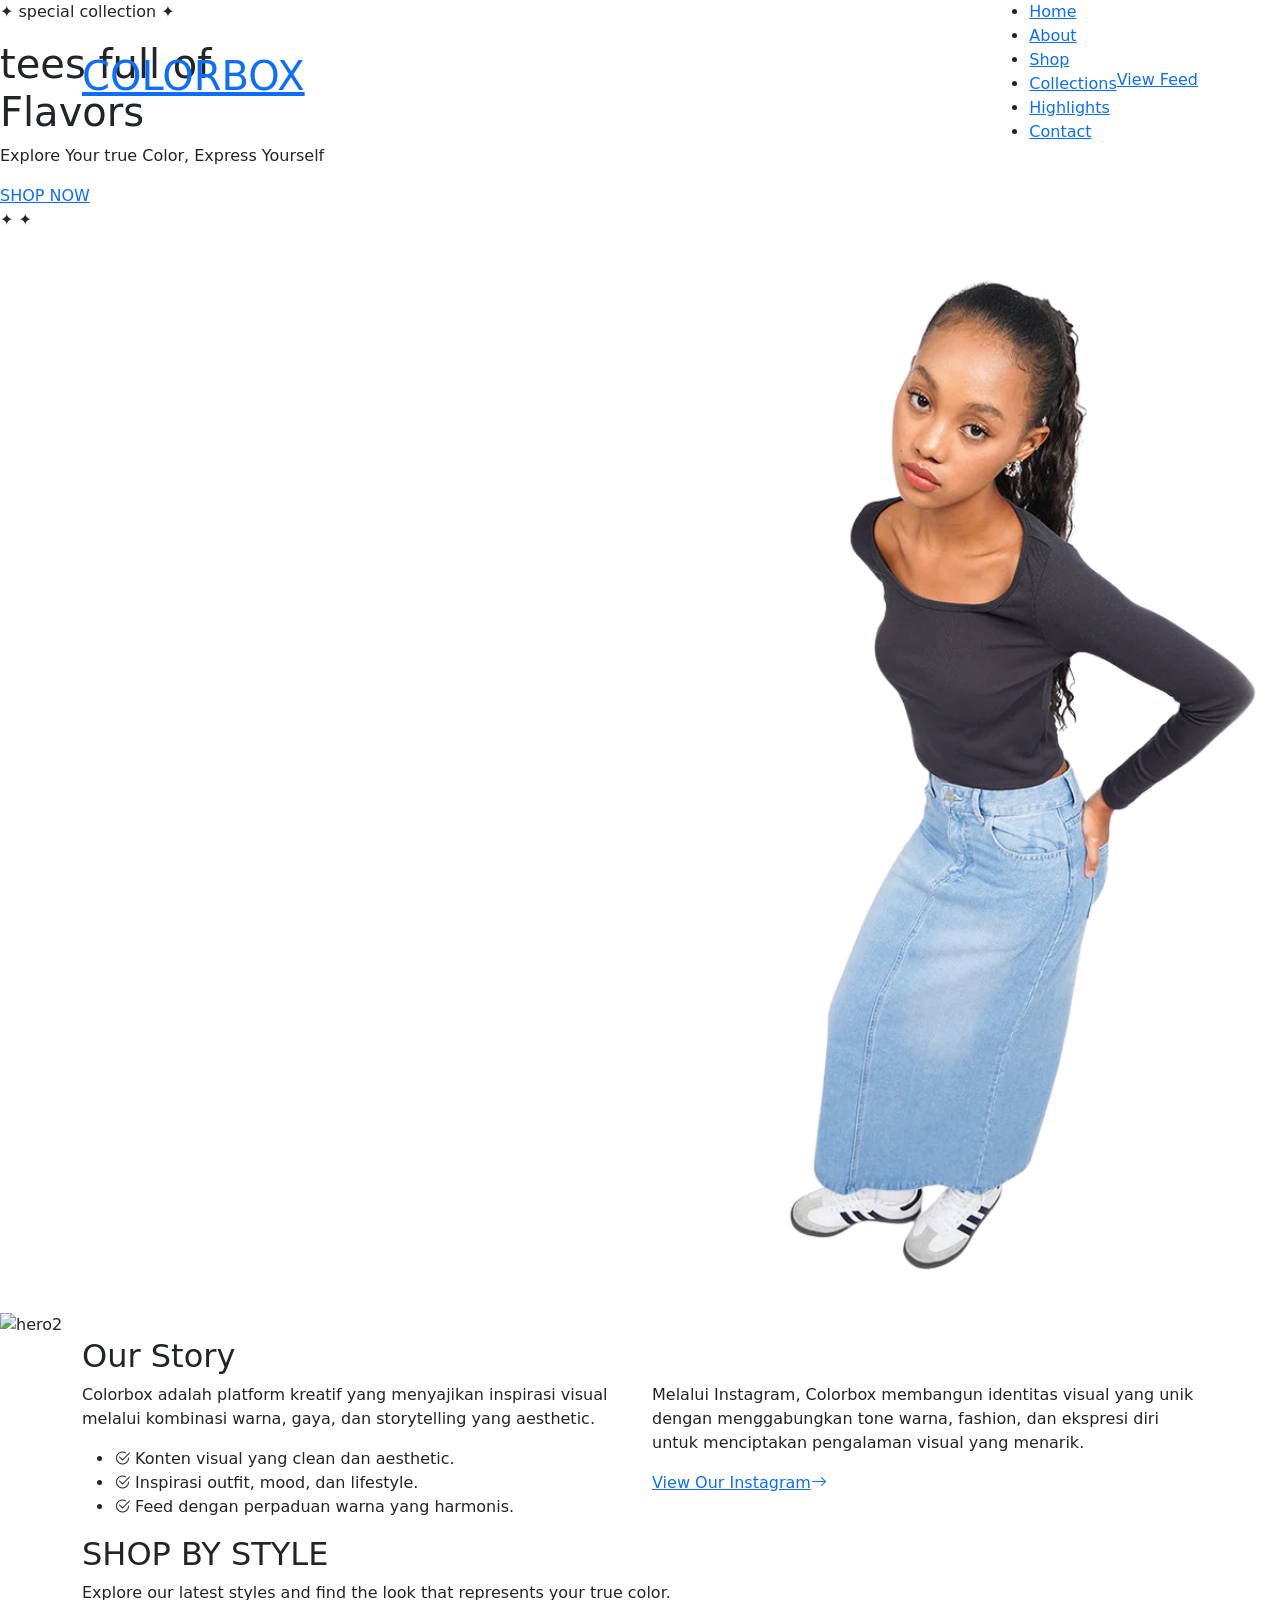
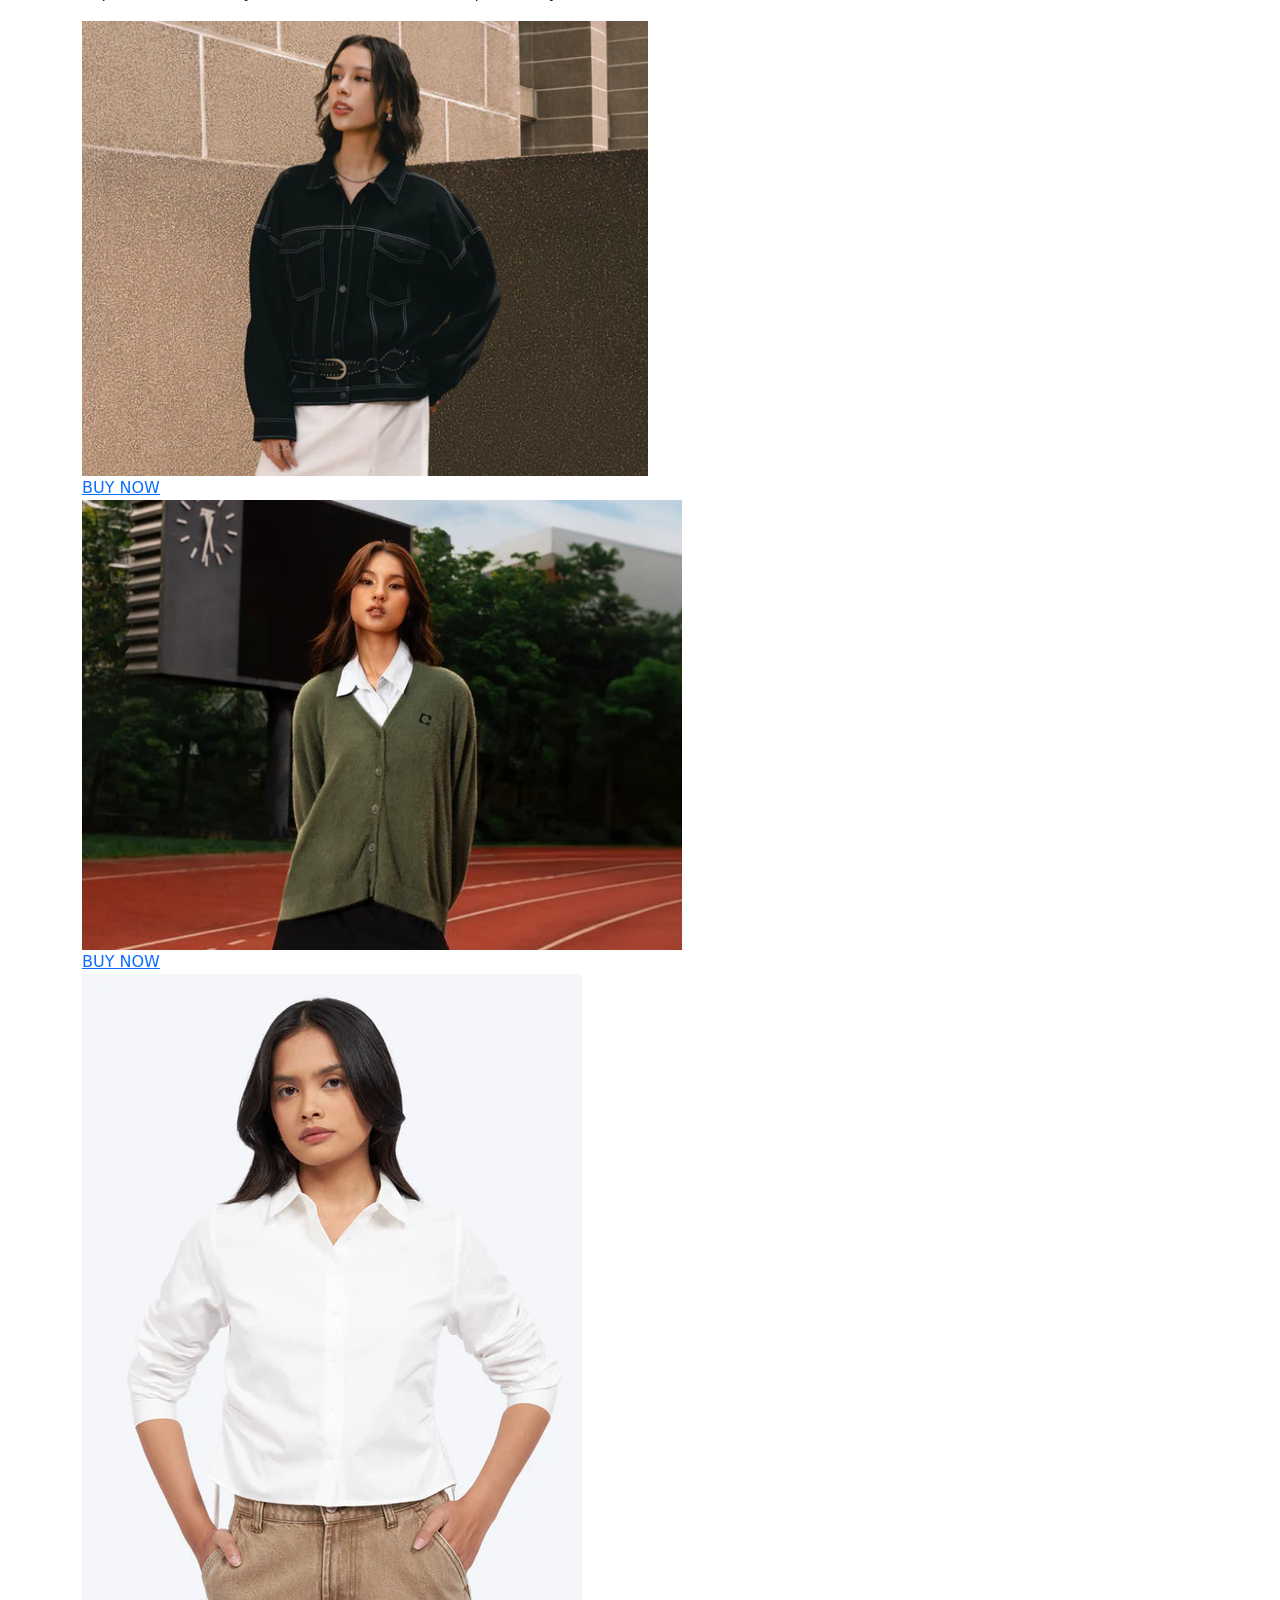
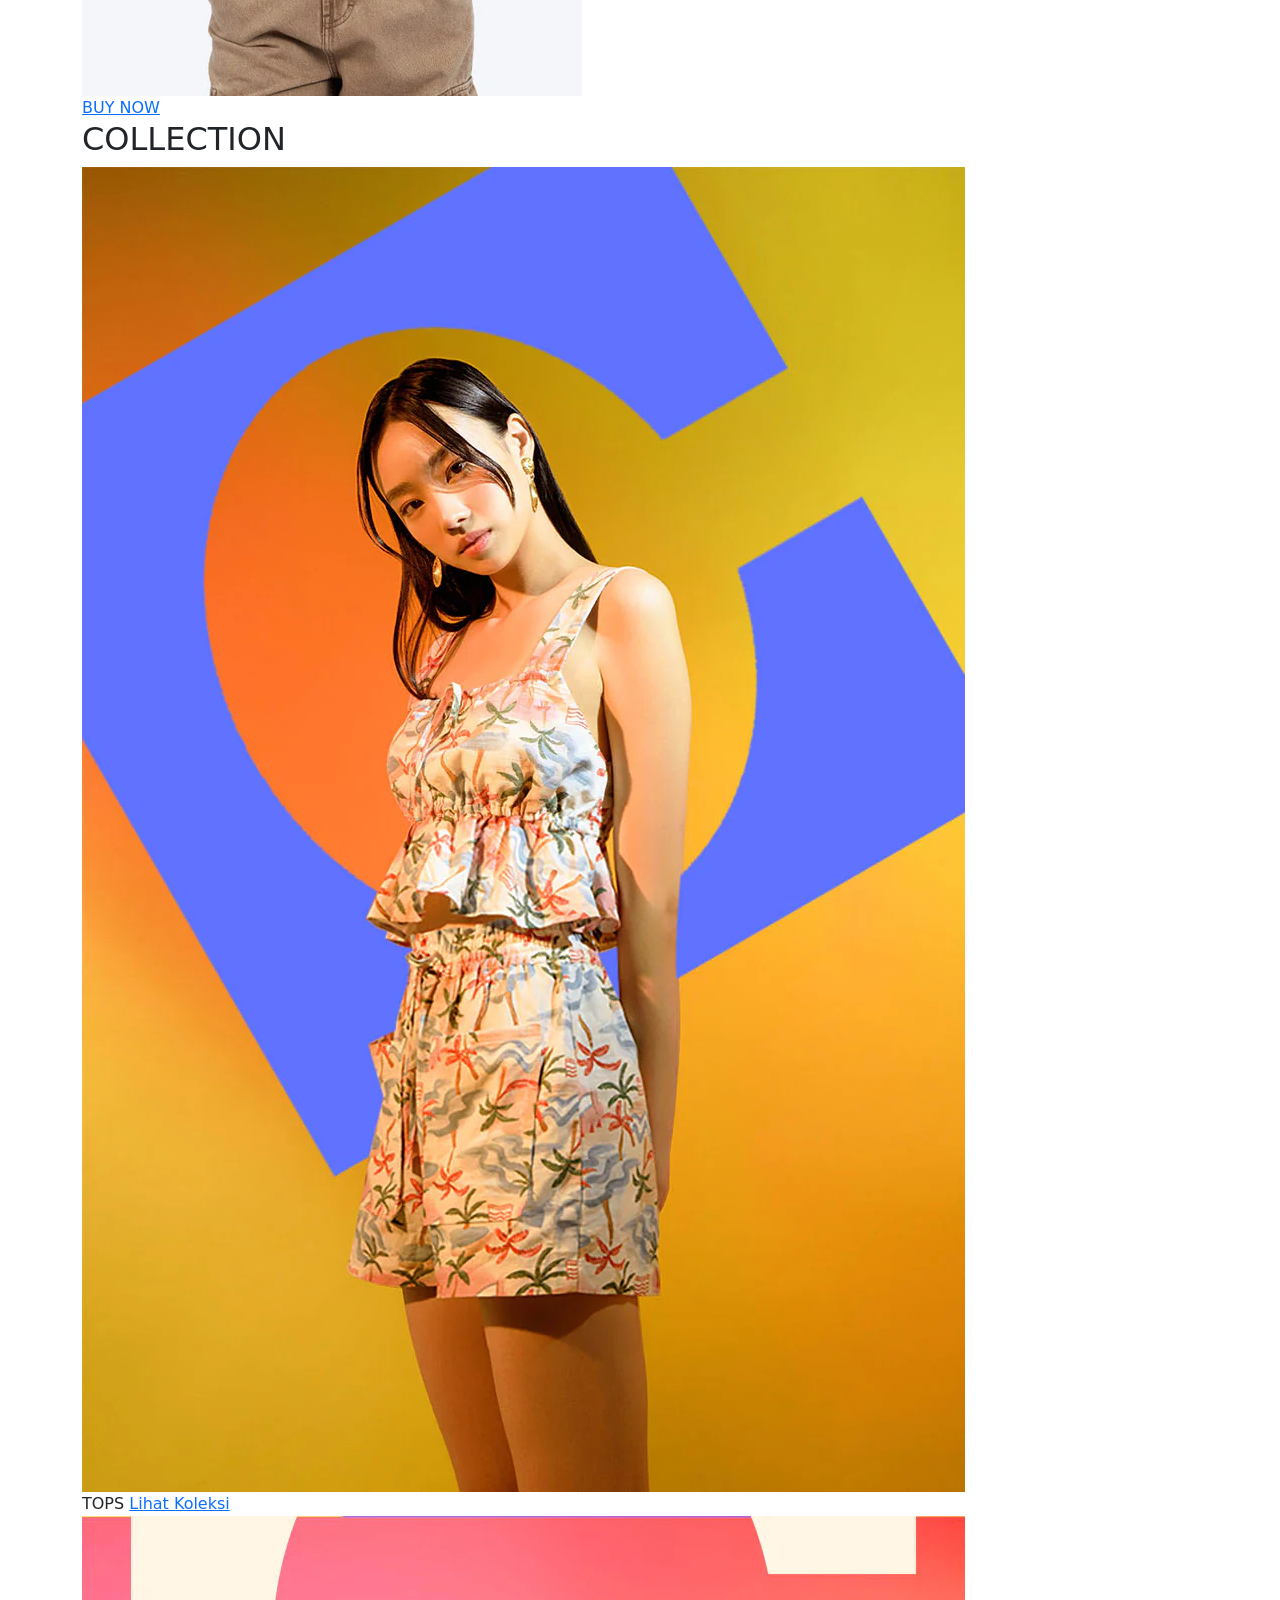
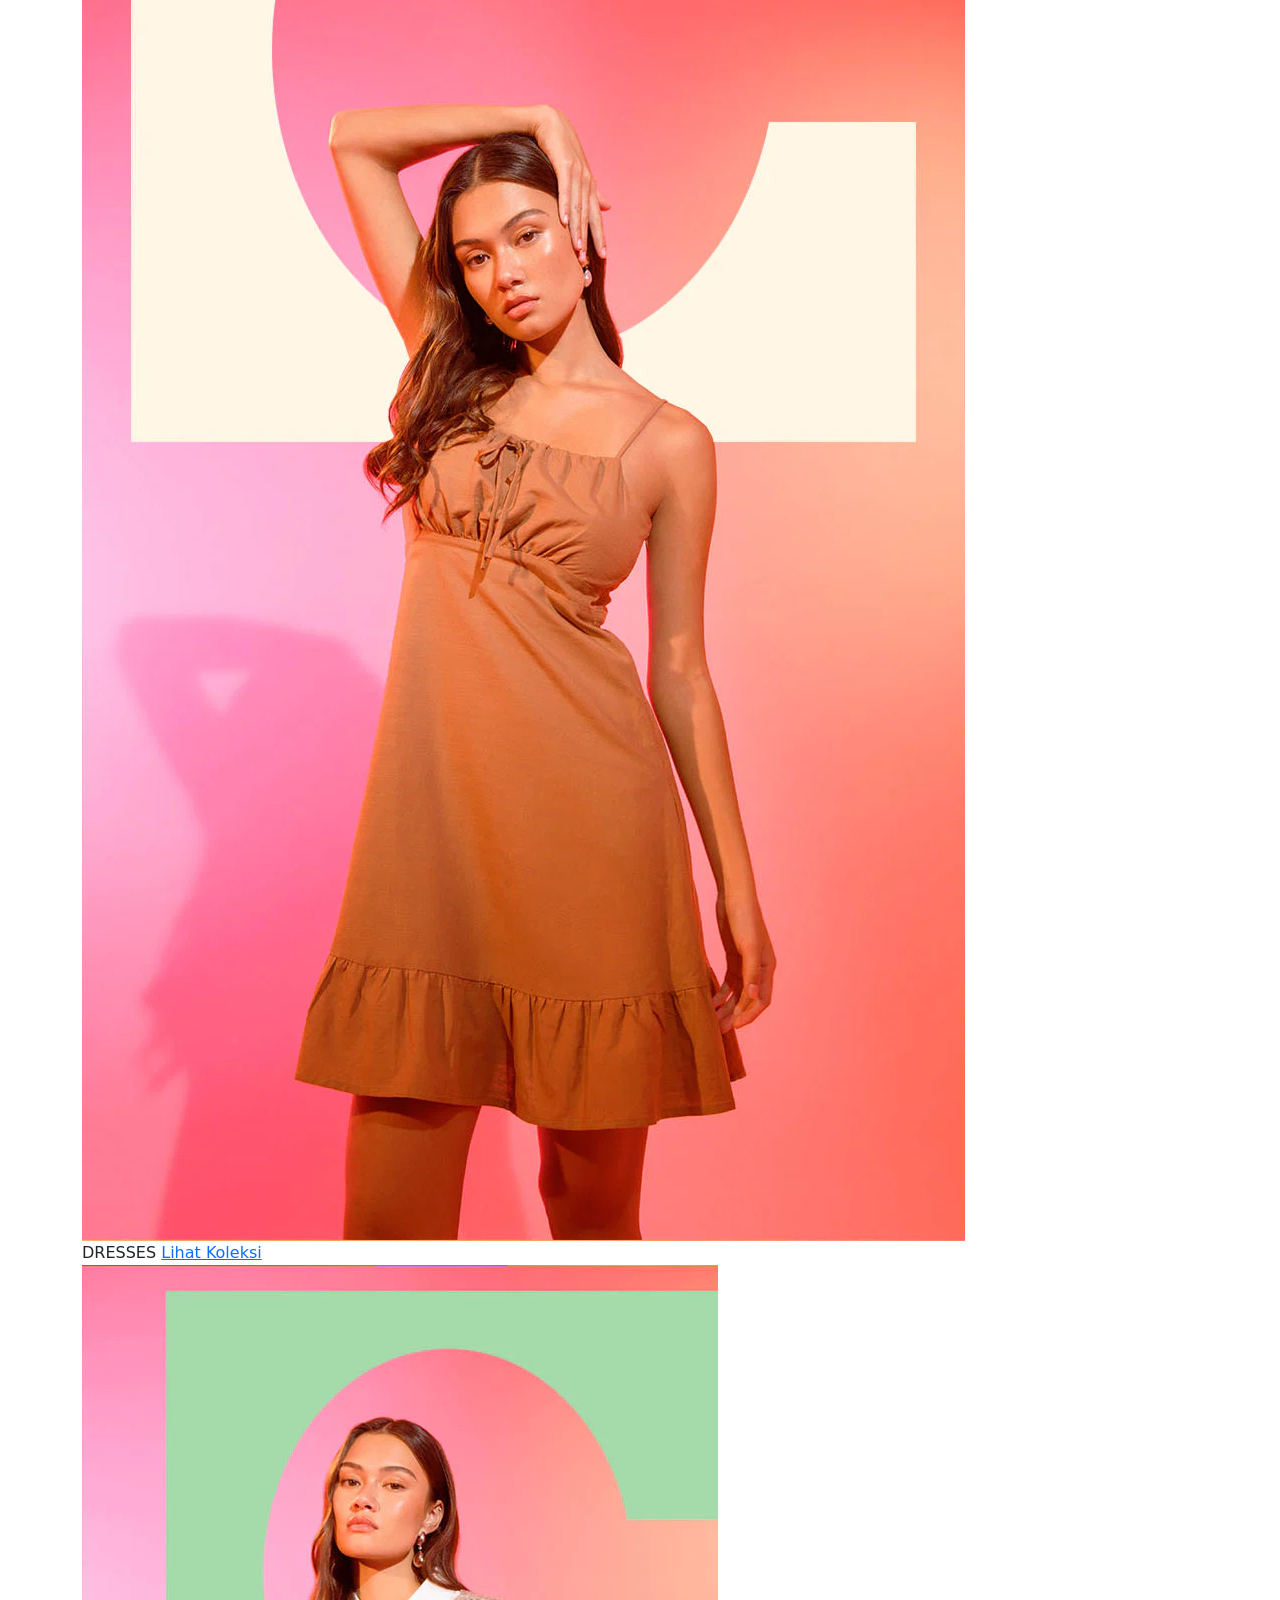
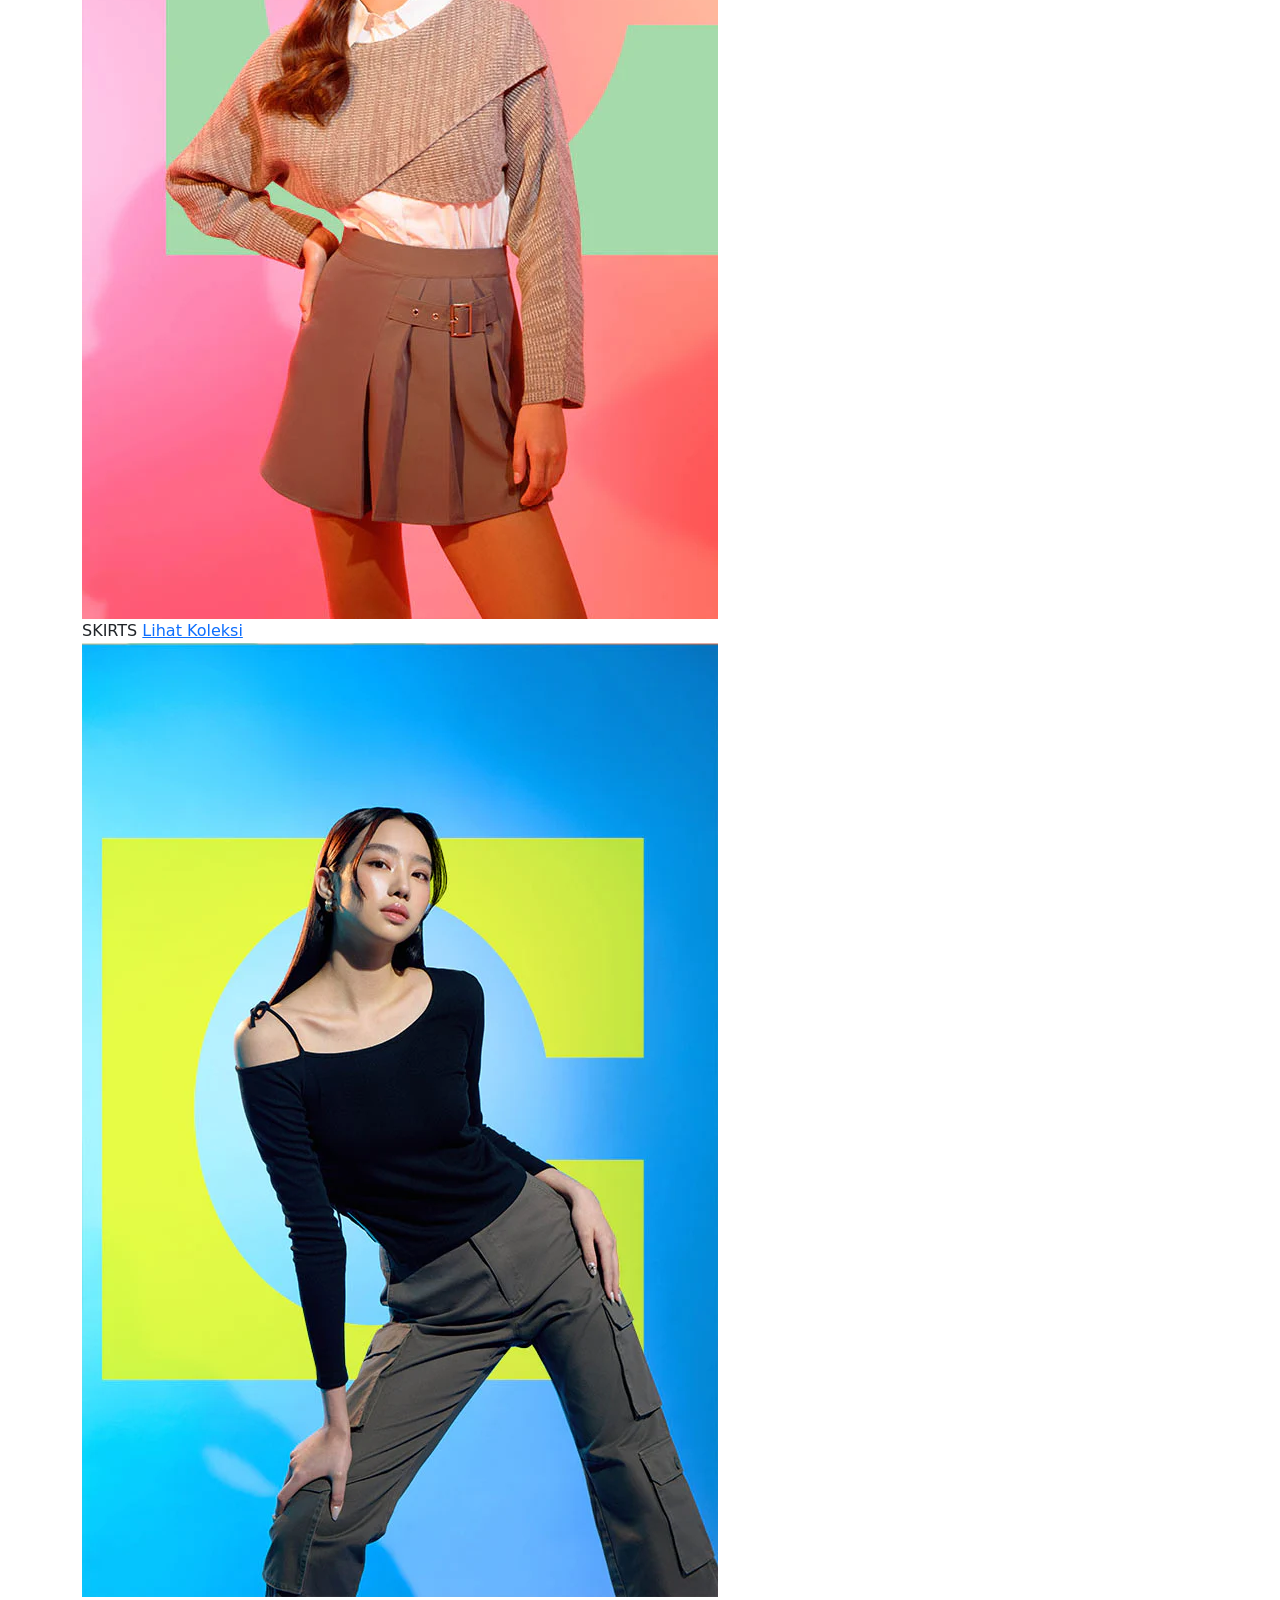
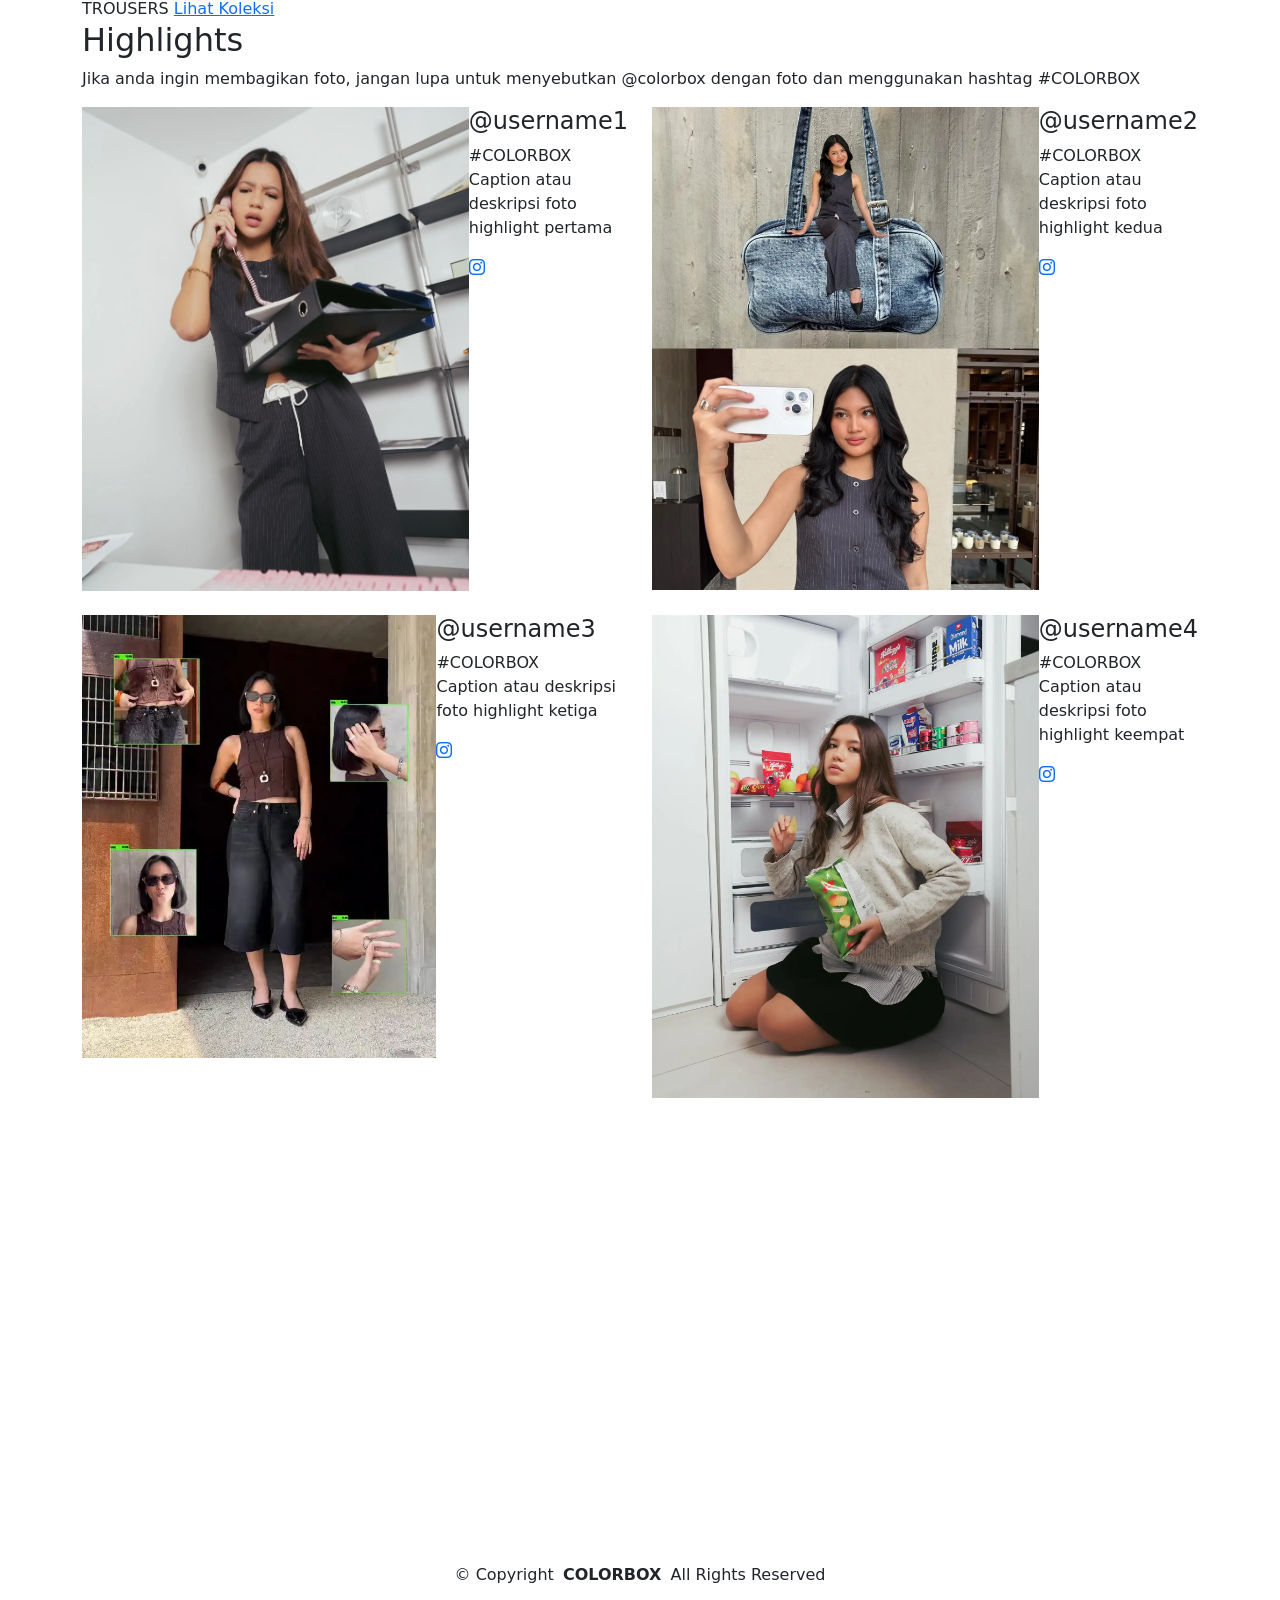
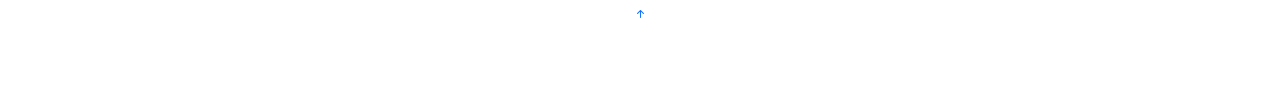
==== makeOverIG.html @ df5bf940 "Tugas pertemuan 5 (Make Over IG)" ====
<!DOCTYPE html>
<html lang="en">

<head>
    <meta charset="utf-8">
    <meta content="width=device-width, initial-scale=1.0" name="viewport">
    <title>COLORBOX</title>
    <meta name="description" content="">
    <meta name="keywords" content="">

    <!-- Favicons -->
    <link href="assets/img/favicon.png" rel="icon">
    <link href="assets/img/apple-touch-icon.png" rel="apple-touch-icon">

    <!-- Fonts -->
    <link href="https://fonts.googleapis.com" rel="preconnect">
    <link href="https://fonts.gstatic.com" rel="preconnect" crossorigin>
    <link
        href="https://fonts.googleapis.com/css2?family=Open+Sans:ital,wght@0,300;0,400;0,500;0,600;0,700;0,800;1,300;1,400;1,500;1,600;1,700;1,800&family=Poppins:ital,wght@0,100;0,200;0,300;0,400;0,500;0,600;0,700;0,800;0,900;1,100;1,200;1,300;1,400;1,500;1,600;1,700;1,800;1,900&family=Jost:ital,wght@0,100;0,200;0,300;0,400;0,500;0,600;0,700;0,800;0,900;1,100;1,200;1,300;1,400;1,500;1,600;1,700;1,800;1,900&display=swap"
        rel="stylesheet">

    <!-- Vendor CSS Files -->
    <link href="assets/vendor/bootstrap/css/bootstrap.min.css" rel="stylesheet">
    <link href="assets/vendor/bootstrap-icons/bootstrap-icons.css" rel="stylesheet">
    <link href="assets/vendor/aos/aos.css" rel="stylesheet">
    <link href="assets/vendor/glightbox/css/glightbox.min.css" rel="stylesheet">
    <link href="assets/vendor/swiper/swiper-bundle.min.css" rel="stylesheet">

    <!-- Main CSS File -->
    <link href="assets/css/Makeover.css" rel="stylesheet">

    <!-- =======================================================
  * Template Name: Arsha
  * Template URL: https://bootstrapmade.com/arsha-free-bootstrap-html-template-corporate/
  * Updated: Feb 22 2025 with Bootstrap v5.3.3
  * Author: BootstrapMade.com
  * License: https://bootstrapmade.com/license/
  ======================================================== -->
</head>

<body class="index-page">

    <header id="header" class="header d-flex align-items-center fixed-top">
        <div class="container-fluid container-xl position-relative d-flex align-items-center">

            <a href="index.html" class="logo d-flex align-items-center me-auto">
                <!-- Uncomment the line below if you also wish to use an image logo -->
                <!-- <img src="assets/img/logo.webp" alt=""> -->
                <h1 class="sitename">COLORBOX</h1>
            </a>

            <nav id="navmenu" class="navmenu">
                <ul>
                    <li><a href="#hero" class="active">Home</a></li>
                    <li><a href="#about">About</a></li>
                    <li><a href="#services">Shop</a></li>
                    <li><a href="#collections">Collections</a></li>
                    <li><a href="#team">Highlights</a></li>
                    <li><a href="#contact">Contact</a></li>
                </ul>
                <i class="mobile-nav-toggle d-xl-none bi bi-list"></i>
            </nav>

            <a class="btn-getstarted" href="#collections">View Feed</a>

        </div>
    </header>

    <main class="main">

        <!-- Hero Section -->
        <section id="hero" class="hero">

            <div class="hero-container">

                <!-- LEFT -->
                <div class="hero-left" data-aos="zoom-out">
                    <p class="special-collection">✦ special collection ✦</p>
                    <h1>tees full of<br><span class="flavors-text">Flavors</span></h1>

                    <p class="hero-subtitle">Explore Your true Color, Express Yourself</p>

                    <div class="d-flex">
                        <a href="#services" class="btn-get-started">SHOP NOW</a>
                    </div>
                </div>

                <!-- RIGHT -->
                <div class="hero-right" data-aos="zoom-out" data-aos-delay="200">
                    <span class="star star-right-top">✦</span>
                    <span class="star star-right-bottom">✦</span>

                    <div class="hero-images">
                        <div class="hero-img-wrap">
                            <img src="assets/img/bg/hero.png" class="hero-sway hero-img-main" alt="hero">
                        </div>
                        <div class="hero-img-wrap">
                            <img src="assets/img/bg/hero2.png" class="hero-sway hero-img-side" alt="hero2">
                        </div>
                    </div>

                </div>

            </div>
        </section>


        <!-- About Section -->
        <section id="about" class="about section">

            <!-- Section Title -->
            <div class="container section-title" data-aos="fade-up">
                <h2>Our Story</h2>
            </div><!-- End Section Title -->

            <div class="container">

                <div class="row gy-4">

                    <div class="col-lg-6 content" data-aos="fade-up" data-aos-delay="100">
                        <p>
                            Colorbox adalah platform kreatif yang menyajikan inspirasi visual melalui kombinasi warna,
                            gaya, dan storytelling yang aesthetic.
                        </p>
                        <ul>
                            <li><i class="bi bi-check2-circle"></i> <span>Konten visual yang clean dan aesthetic.</span>
                            </li>
                            <li><i class="bi bi-check2-circle"></i> <span>Inspirasi outfit, mood, dan lifestyle.</span>
                            </li>
                            <li><i class="bi bi-check2-circle"></i> <span>Feed dengan perpaduan warna yang
                                    harmonis.</span></li>
                        </ul>
                    </div>

                    <div class="col-lg-6" data-aos="fade-up" data-aos-delay="200">
                        <p>Melalui Instagram, Colorbox membangun identitas visual yang unik dengan
                            menggabungkan tone warna, fashion, dan ekspresi diri untuk menciptakan
                            pengalaman visual yang menarik.</p>
                        <a href="https://www.instagram.com/colorbox/?hl=id" class="read-more"><span>View Our
                                Instagram</span><i class="bi bi-arrow-right"></i></a>
                    </div>
                </div>
            </div>

        </section><!-- /About Section -->


        <!-- Shop Section -->
        <section id="services" class="services section light-background">

            <!-- Section Title -->
            <div class="container section-title" data-aos="fade-up">
                <h2>SHOP BY STYLE</h2>
                <p>Explore our latest styles and find the look that represents your true color.</p>
            </div><!-- End Section Title -->

            <div class="container">
                <div class="shop-by-style-grid">

                    <div class="style-card" data-aos="fade-up" data-aos-delay="100">
                        <div class="style-card-img">
                            <img src="assets/img/shop/shop1.png" alt="Style 1">
                            <div class="style-card-overlay">
                                <a href="#" class="style-btn">BUY NOW</a>
                            </div>
                        </div>
                    </div>

                    <div class="style-card" data-aos="fade-up" data-aos-delay="200">
                        <div class="style-card-img">
                            <img src="assets/img/shop/shop2.jpg" alt="Style 2">
                            <div class="style-card-overlay">
                                <a href="#" class="style-btn">BUY NOW</a>
                            </div>
                        </div>
                    </div>

                    <div class="style-card" data-aos="fade-up" data-aos-delay="300">
                        <div class="style-card-img">
                            <img src="assets/img/shop/shop3.jpg" alt="Style 3">
                            <div class="style-card-overlay">
                                <a href="#" class="style-btn">BUY NOW</a>
                            </div>
                        </div>
                    </div>

                </div>
            </div>

        </section><!-- /Shop Section -->

        <!-- Collections Section -->
        <section id="collections" class="work-process section">

            <!-- Section Title -->
            <div class="container section-title" data-aos="fade-up">
                <h2>COLLECTION</h2>
            </div><!-- End Section Title -->

            <div class="container" data-aos="fade-up" data-aos-delay="100">
                <div class="collection-grid">

                    <div class="collection-card" data-aos="fade-up" data-aos-delay="200">
                        <div class="collection-img">
                            <img src="assets/img/collection/collection1.jpg" alt="Tops">
                        </div>
                        <div class="collection-footer">
                            <span class="collection-label">TOPS</span>
                            <a href="#" class="collection-btn">Lihat Koleksi</a>
                        </div>
                    </div>

                    <div class="collection-card" data-aos="fade-up" data-aos-delay="300">
                        <div class="collection-img">
                            <img src="assets/img/collection/collection2.jpg" alt="Dresses">
                        </div>
                        <div class="collection-footer">
                            <span class="collection-label">DRESSES</span>
                            <a href="#" class="collection-btn">Lihat Koleksi</a>
                        </div>
                    </div>

                    <div class="collection-card" data-aos="fade-up" data-aos-delay="400">
                        <div class="collection-img">
                            <img src="assets/img/collection/collection3.jpg" alt="Skirts">
                        </div>
                        <div class="collection-footer">
                            <span class="collection-label">SKIRTS</span>
                            <a href="#" class="collection-btn">Lihat Koleksi</a>
                        </div>
                    </div>

                    <div class="collection-card" data-aos="fade-up" data-aos-delay="500">
                        <div class="collection-img">
                            <img src="assets/img/collection/collection4.jpg" alt="Trousers">
                        </div>
                        <div class="collection-footer">
                            <span class="collection-label">TROUSERS</span>
                            <a href="#" class="collection-btn">Lihat Koleksi</a>
                        </div>
                    </div>

                </div>
            </div>

        </section><!-- /Collections Section -->


        <!-- Highlights Section -->
        <section id="team" class="team section">

            <!-- Section Title -->
            <div class="container section-title" data-aos="fade-up">
                <h2>Highlights</h2>
                <p>Jika anda ingin membagikan foto, jangan lupa untuk menyebutkan @colorbox dengan foto dan menggunakan
                    hashtag #COLORBOX</p>
            </div><!-- End Section Title -->

            <div class="container">

                <div class="row gy-4">

                    <div class="col-lg-6" data-aos="fade-up" data-aos-delay="100">
                        <div class="team-member d-flex align-items-start">
                            <div class="pic"><img src="assets/img/highlight/highlight1.jpg" class="img-fluid" alt="">
                            </div>
                            <div class="member-info">
                                <h4>@username1</h4>
                                <span>#COLORBOX</span>
                                <p>Caption atau deskripsi foto highlight pertama</p>
                                <div class="social">
                                    <a href=""><i class="bi bi-instagram"></i></a>
                                </div>
                            </div>
                        </div>
                    </div><!-- End Highlight Item -->

                    <div class="col-lg-6" data-aos="fade-up" data-aos-delay="200">
                        <div class="team-member d-flex align-items-start">
                            <div class="pic"><img src="assets/img/highlight/highlight2.jpg" class="img-fluid" alt="">
                            </div>
                            <div class="member-info">
                                <h4>@username2</h4>
                                <span>#COLORBOX</span>
                                <p>Caption atau deskripsi foto highlight kedua</p>
                                <div class="social">
                                    <a href=""><i class="bi bi-instagram"></i></a>
                                </div>
                            </div>
                        </div>
                    </div><!-- End Highlight Item -->

                    <div class="col-lg-6" data-aos="fade-up" data-aos-delay="300">
                        <div class="team-member d-flex align-items-start">
                            <div class="pic"><img src="assets/img/highlight/highlight3.jpg" class="img-fluid" alt="">
                            </div>
                            <div class="member-info">
                                <h4>@username3</h4>
                                <span>#COLORBOX</span>
                                <p>Caption atau deskripsi foto highlight ketiga</p>
                                <div class="social">
                                    <a href=""><i class="bi bi-instagram"></i></a>
                                </div>
                            </div>
                        </div>
                    </div><!-- End Highlight Item -->

                    <div class="col-lg-6" data-aos="fade-up" data-aos-delay="400">
                        <div class="team-member d-flex align-items-start">
                            <div class="pic"><img src="assets/img/highlight/highlight4.jpg" class="img-fluid" alt="">
                            </div>
                            <div class="member-info">
                                <h4>@username4</h4>
                                <span>#COLORBOX</span>
                                <p>Caption atau deskripsi foto highlight keempat</p>
                                <div class="social">
                                    <a href=""><i class="bi bi-instagram"></i></a>
                                </div>
                            </div>
                        </div>
                    </div><!-- End Highlight Item -->
                </div>
            </div>
        </section><!-- /Highlights Section -->


        <!-- Contact Section -->
        <section id="contact" class="contact section">

            <!-- Section Title -->
            <div class="container section-title" data-aos="fade-up">
                <h2>Contact</h2>
                <p>Let's connect and explore more visual inspiration from Colorbox!</p>
            </div><!-- End Section Title -->

            <div class="container" data-aos="fade-up" data-aos-delay="100">

                <div class="row gy-4">

                    <div class="col-lg-5">

                        <div class="info-wrap">

                            <a href="https://www.tiktok.com/@colorbox" target="_blank" class="info-item d-flex">
                                <i class="bi bi-tiktok"></i>
                                <div>
                                    <h3>Tiktok</h3>
                                    <p>Follow us on TikTok for creative and aesthetic content.</p>
                                </div>
                            </a>

                            <a href="https://colorbox.co.id/" target="_blank" class="info-item d-flex">
                                <i class="bi bi-globe"></i>
                                <div>
                                    <h3>Website</h3>
                                    <p>Visit our official website for more inspiration.</p>
                                </div>
                            </a>

                            <a href="https://linktr.ee/colorboxindonesia" target="_blank" class="info-item d-flex"
                                data-aos="fade-up" data-aos-delay="300">
                                <i class="bi bi-link-45deg"></i>
                                <div>
                                    <h3>Explore More</h3>
                                    <p>Access all our links, collections, and platforms in one place.</p>
                                </div>

                            </a>

                            <div class="download-app text-center mt-4">
                                <a href="https://play.google.com/store/apps/details?id=com.delamibrands.colorbox"
                                    target="_blank" class="btn btn-outline-dark me-2">
                                    <i class="bi bi-play-circle"></i> Google Play
                                </a>

                                <a href="https://apps.apple.com/us/app/colorbox/id6444125376" target="_blank"
                                    class="btn btn-outline-dark">
                                    <i class="bi bi-apple"></i> App Store
                                </a>

                            </div>
                        </div>
                    </div>

                    <div class="col-lg-7">
                        <form class="php-email-form" data-aos="fade-up" data-aos-delay="200">

                            <div class="row gy-4">

                                <div class="col-md-6">
                                    <label>Your Name</label>
                                    <input type="text" name="name" class="form-control" required>
                                </div>

                                <div class="col-md-6">
                                    <label>Your Email</label>
                                    <input type="email" name="email" class="form-control" required>
                                </div>

                                <div class="col-md-12">
                                    <label>Your Message</label>
                                    <textarea class="form-control" name="message" rows="6" required></textarea>
                                </div>

                                <div class="col-md-12 text-center">
                                    <button type="submit">Send Message</button>
                                </div>

                            </div>
                        </form>
                    </div>
                </div>
            </div>
        </section><!-- /Contact Section -->
    </main>

    <footer id="footer" class="footer">

        <div class="container copyright text-center mt-4">
            <p>© <span>Copyright</span> <strong class="px-1 sitename">COLORBOX</strong> <span>All Rights Reserved</span>
            </p>
        </div>

    </footer>

    <!-- Scroll Top -->
    <a href="#" id="scroll-top" class="scroll-top d-flex align-items-center justify-content-center"><i
            class="bi bi-arrow-up-short"></i></a>

    <!-- Preloader -->
    <div id="preloader"></div>

    <!-- Vendor JS Files -->
    <script src="assets/vendor/bootstrap/js/bootstrap.bundle.min.js"></script>
    <script src="assets/vendor/php-email-form/validate.js"></script>
    <script src="assets/vendor/aos/aos.js"></script>
    <script src="assets/vendor/glightbox/js/glightbox.min.js"></script>
    <script src="assets/vendor/swiper/swiper-bundle.min.js"></script>
    <script src="assets/vendor/waypoints/noframework.waypoints.js"></script>
    <script src="assets/vendor/imagesloaded/imagesloaded.pkgd.min.js"></script>
    <script src="assets/vendor/isotope-layout/isotope.pkgd.min.js"></script>

    <!-- Main JS File -->
    <script src="assets/js/main.js"></script>

</body>

</html>
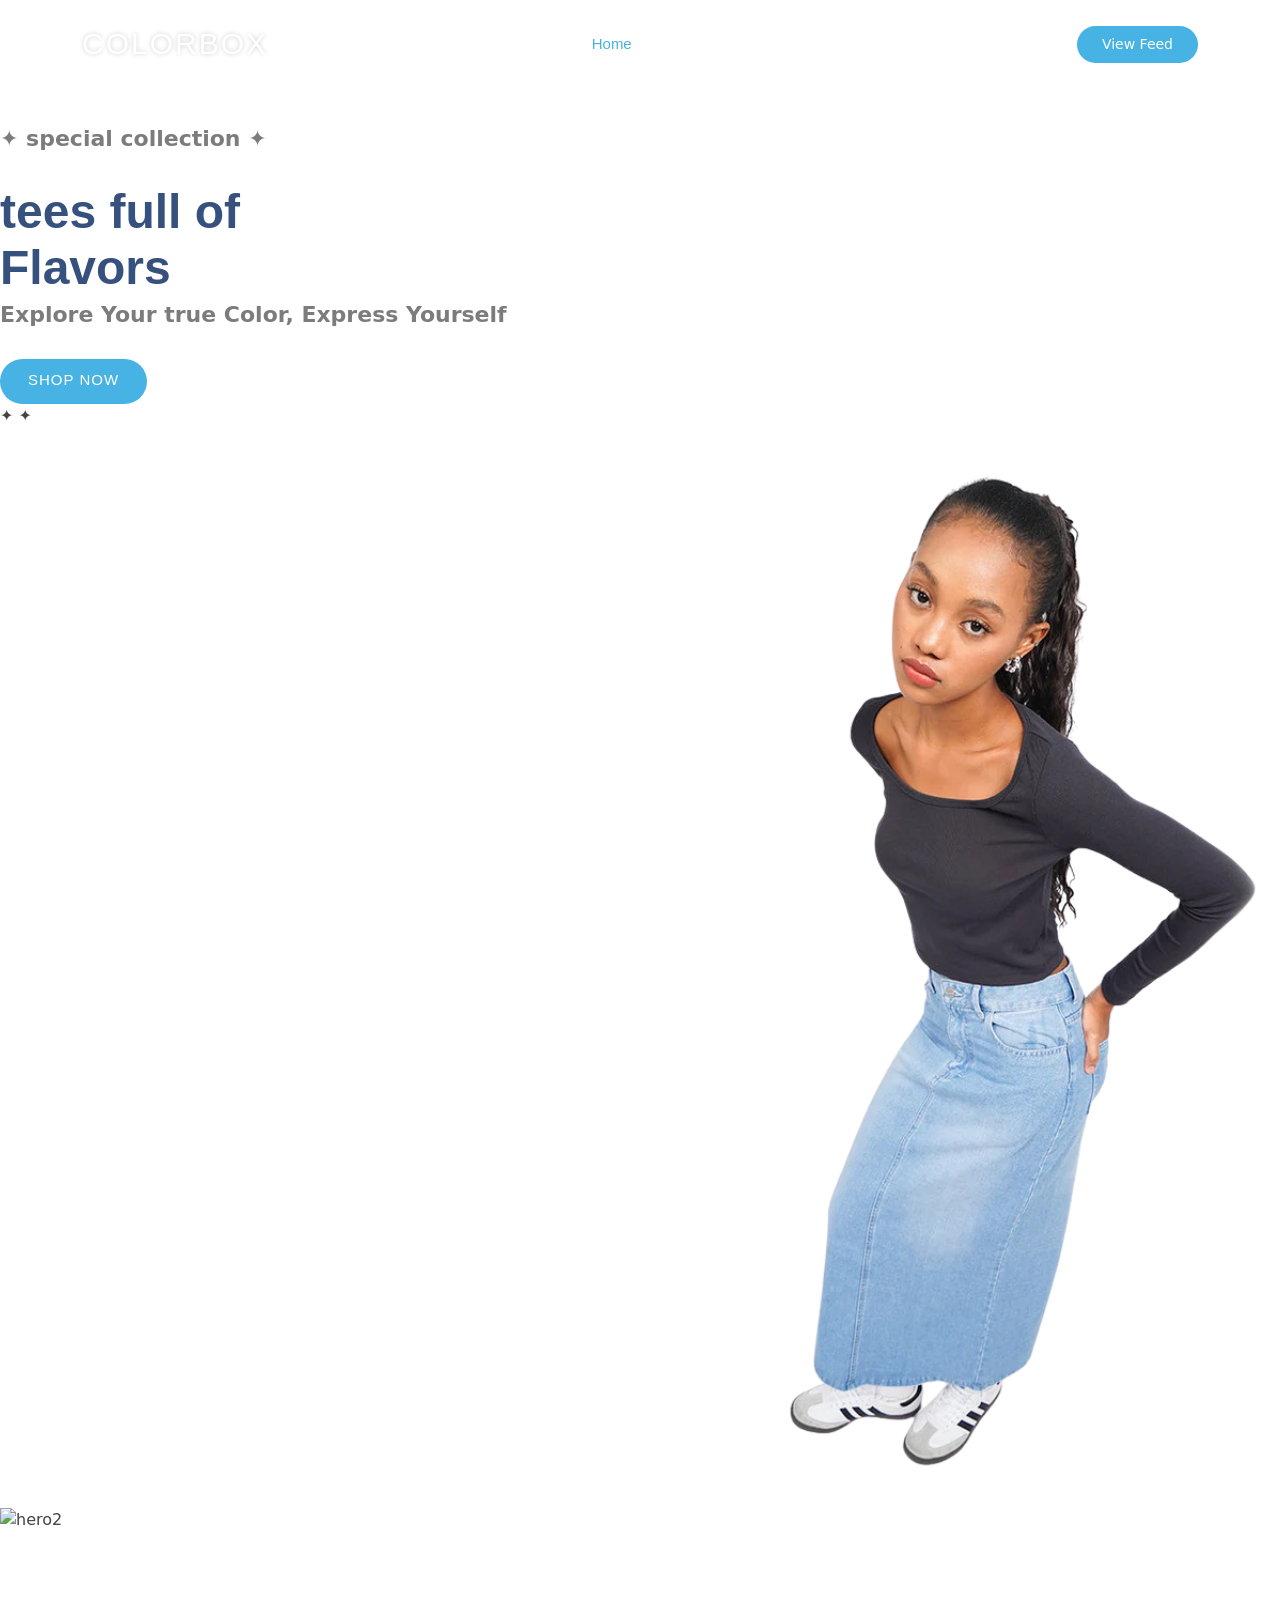
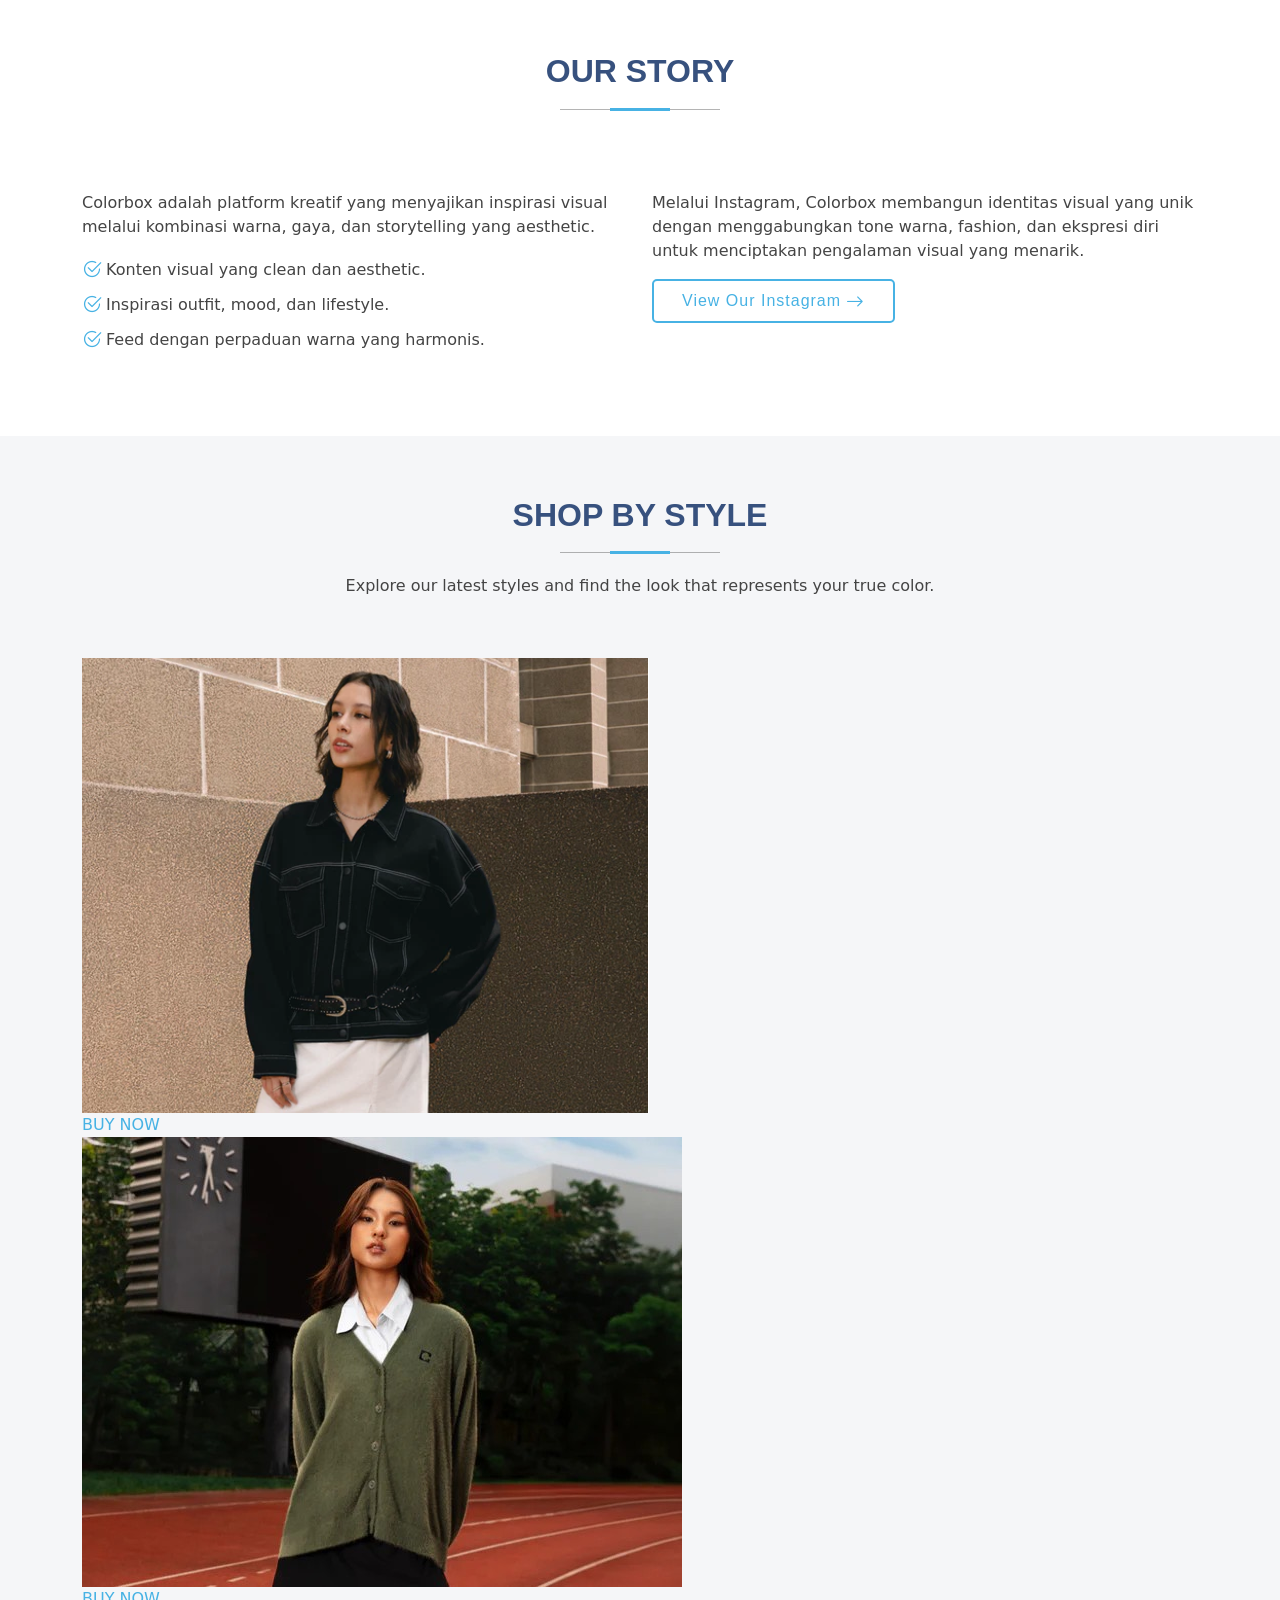
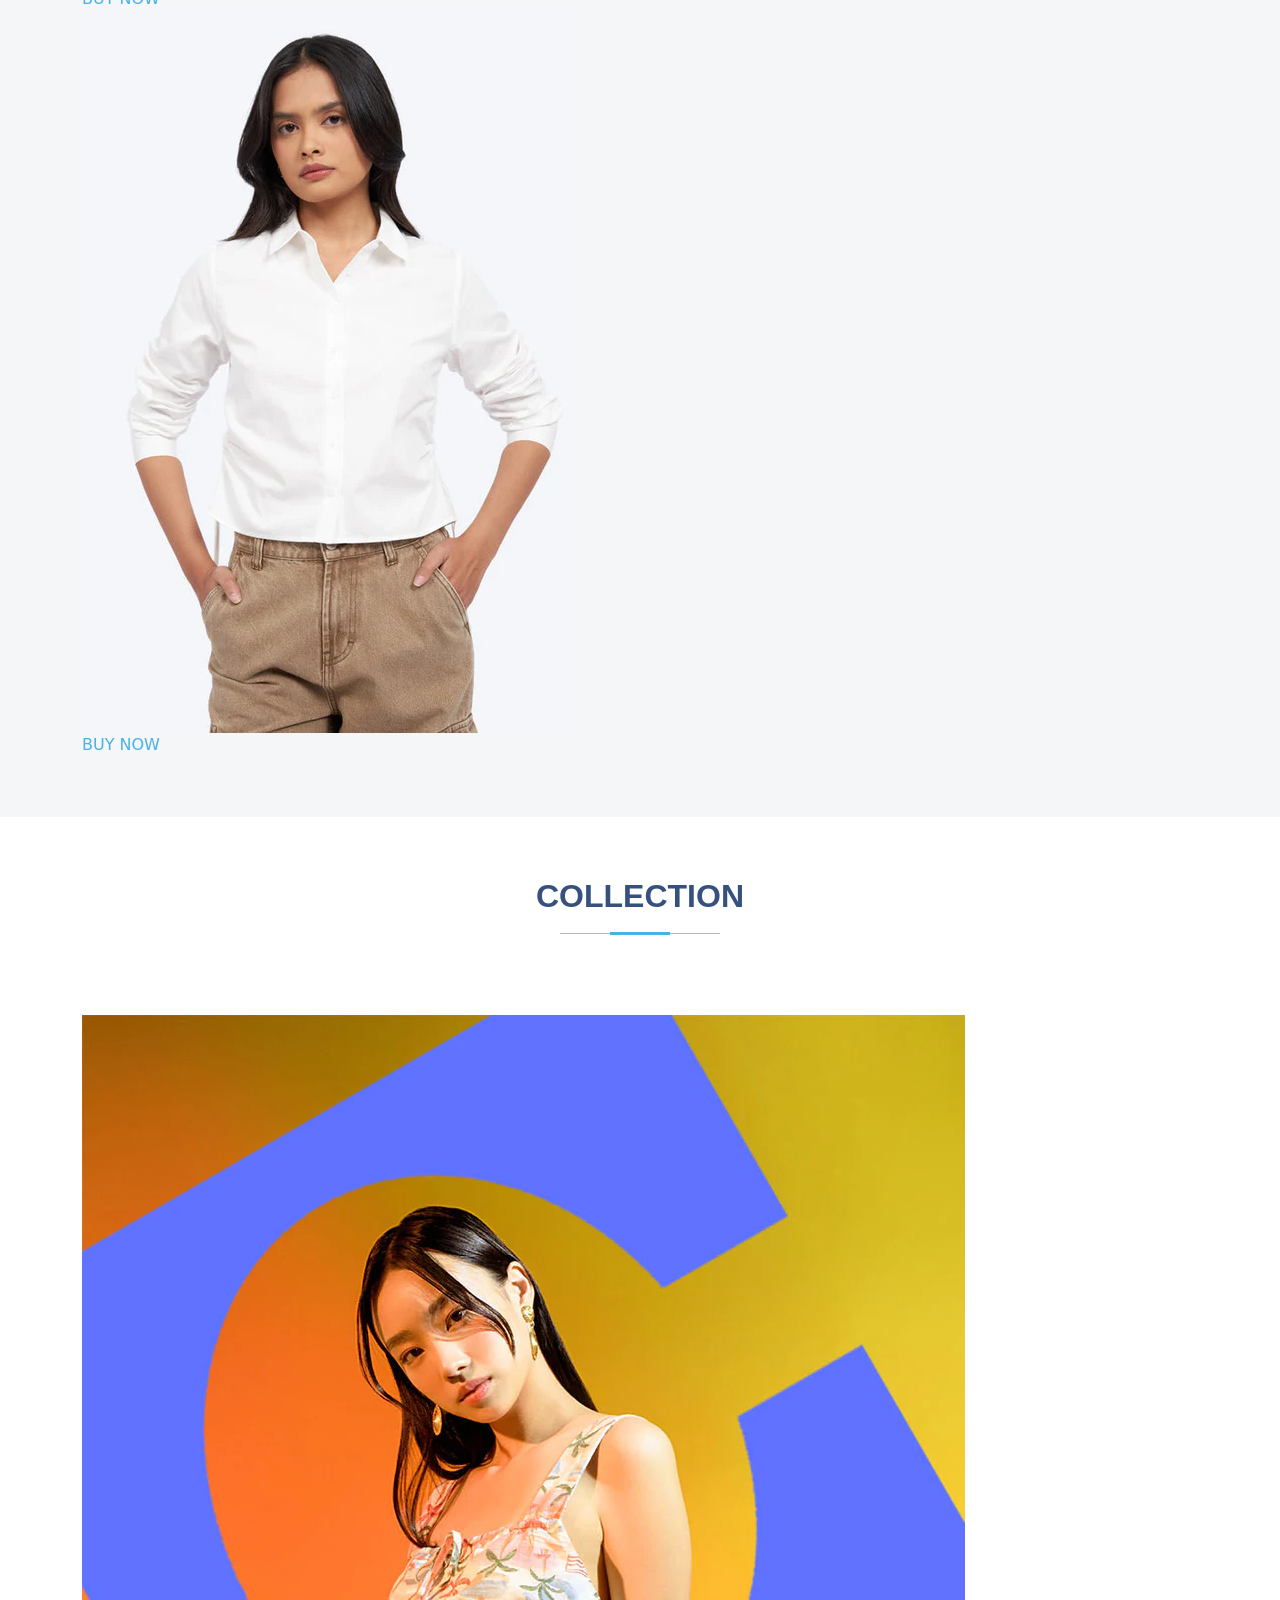
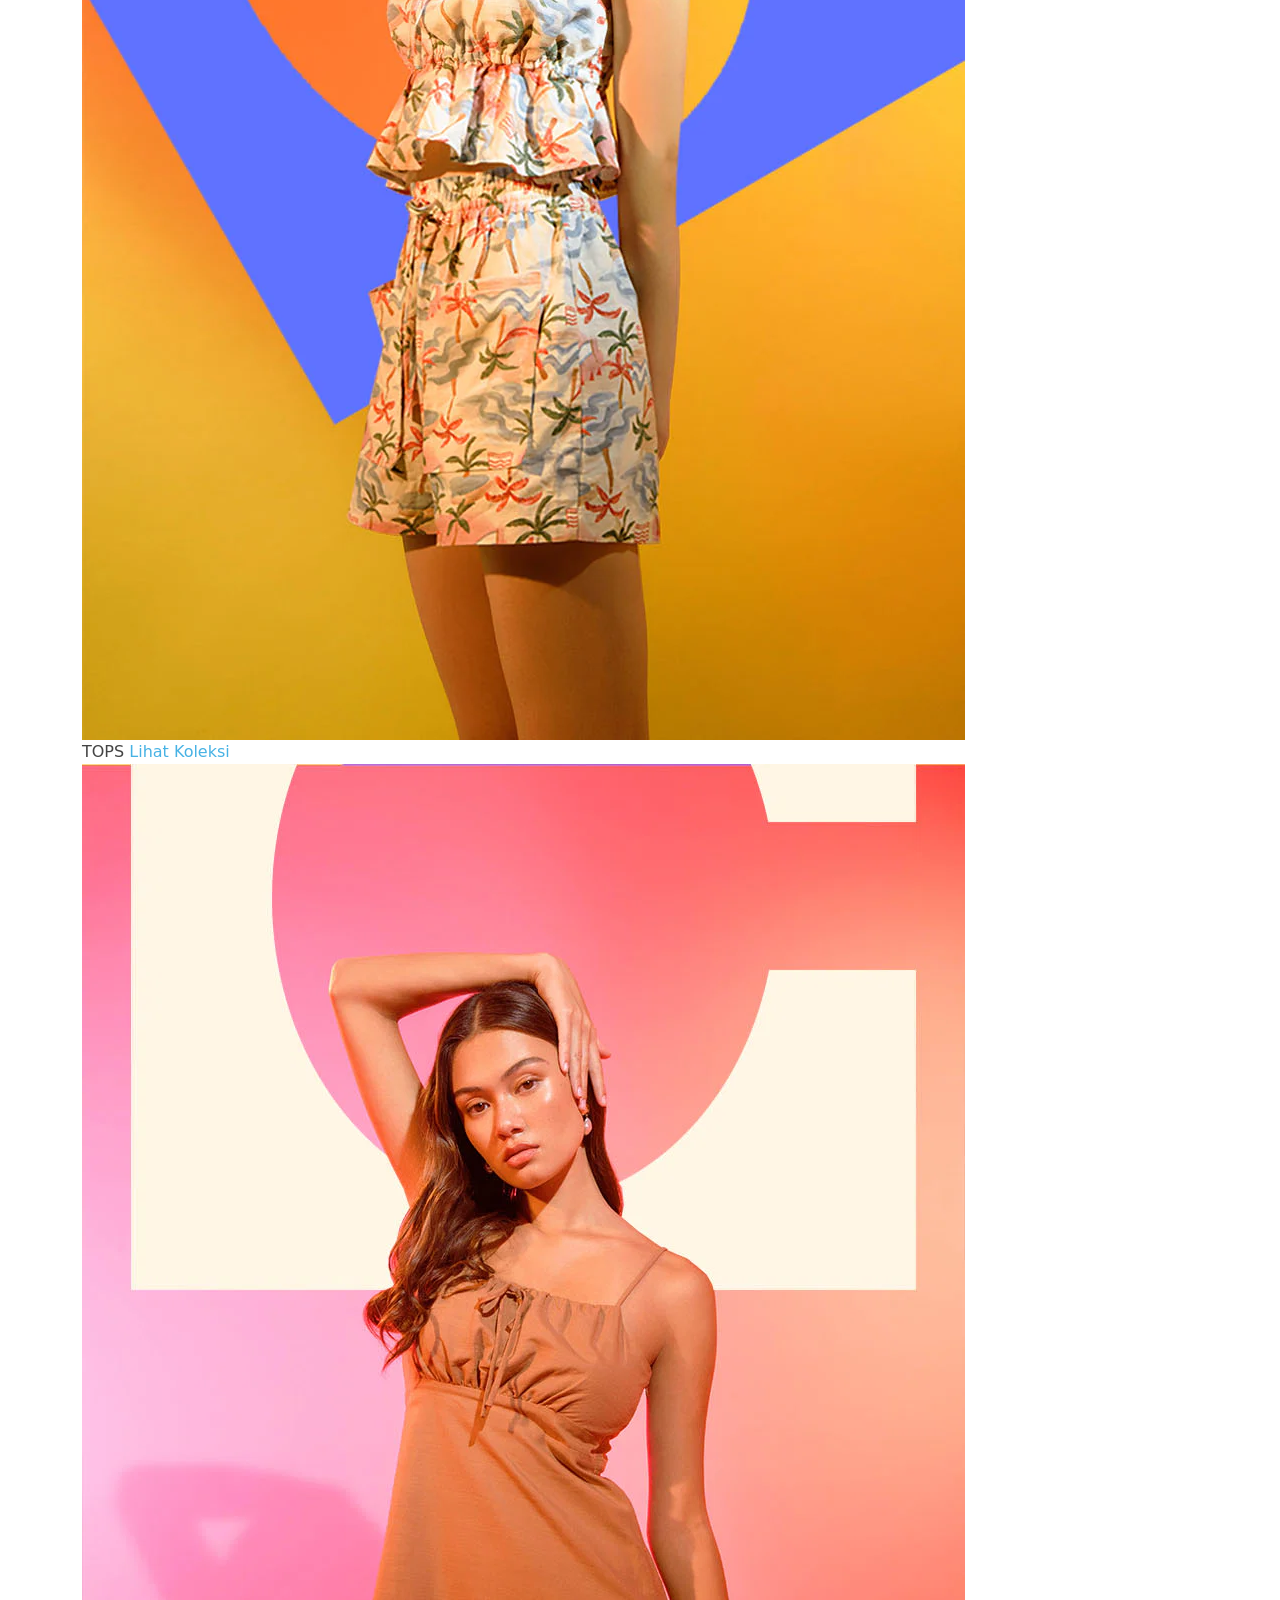
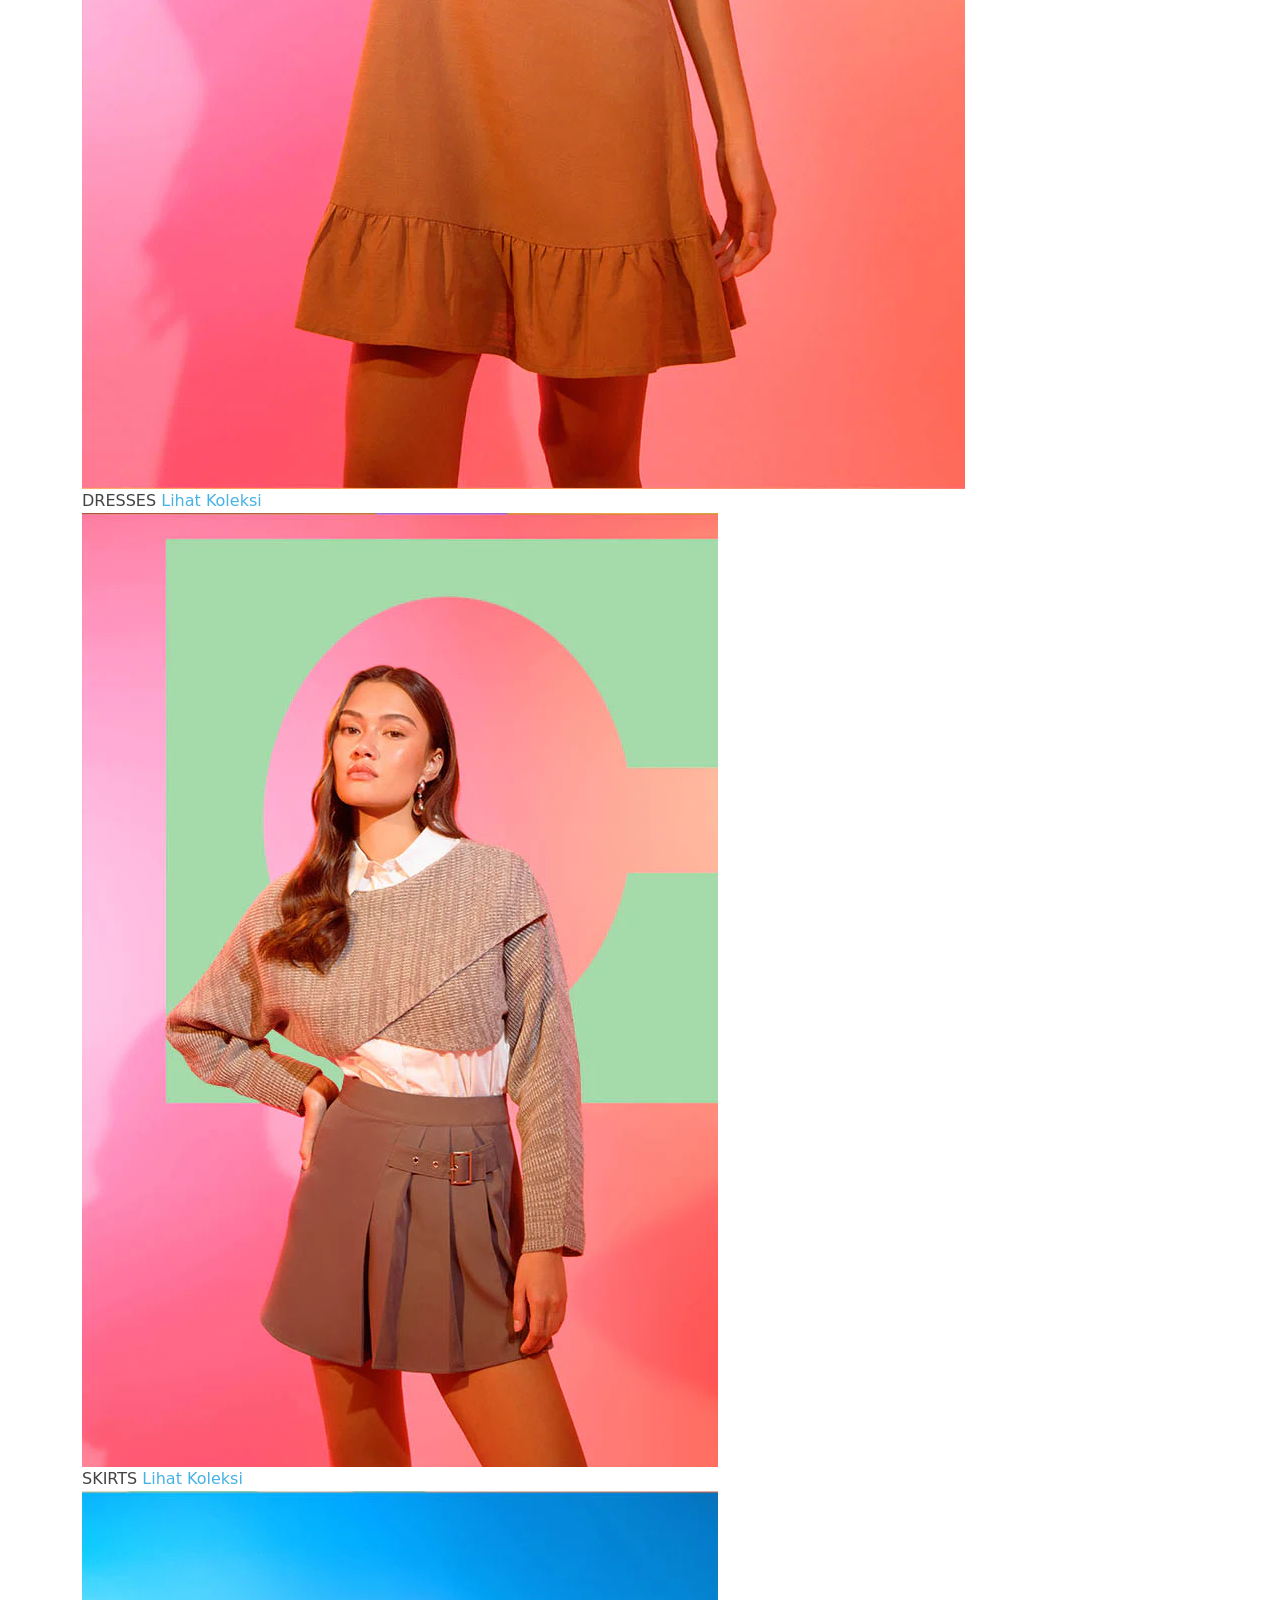
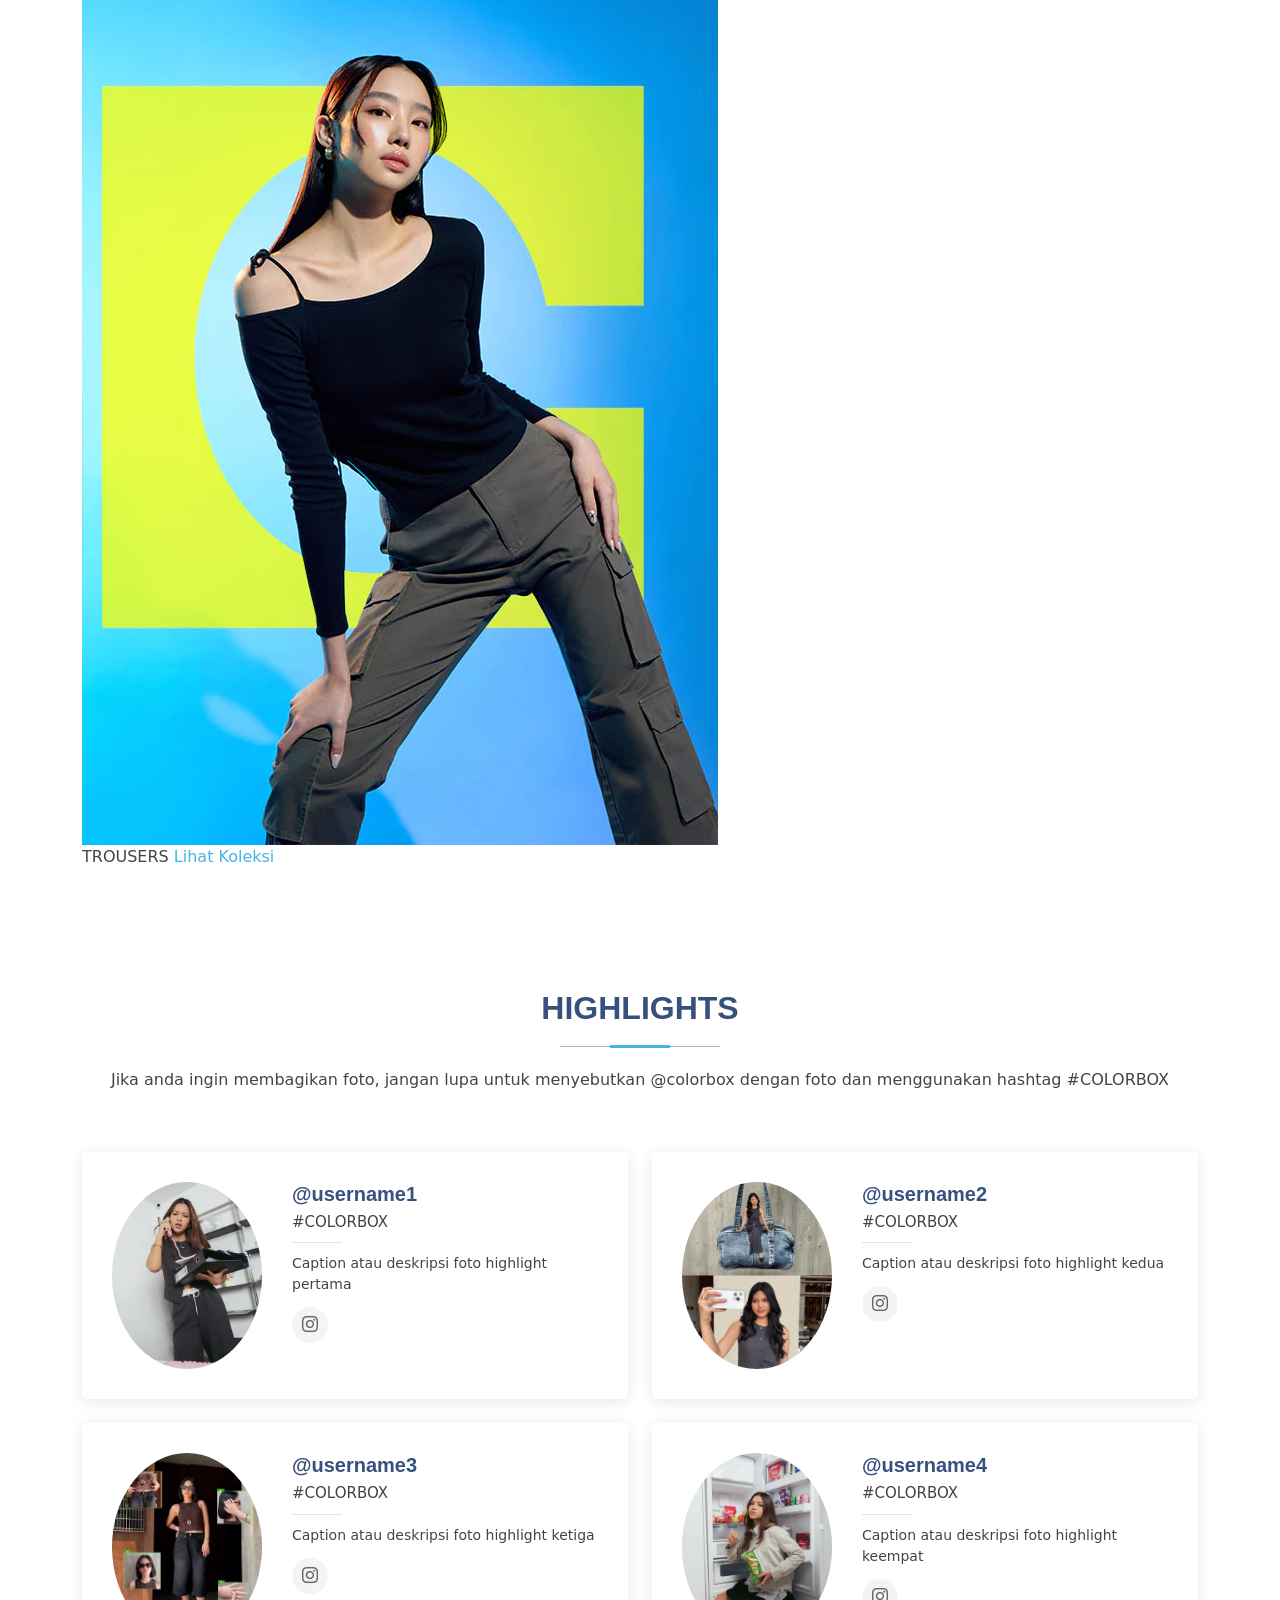
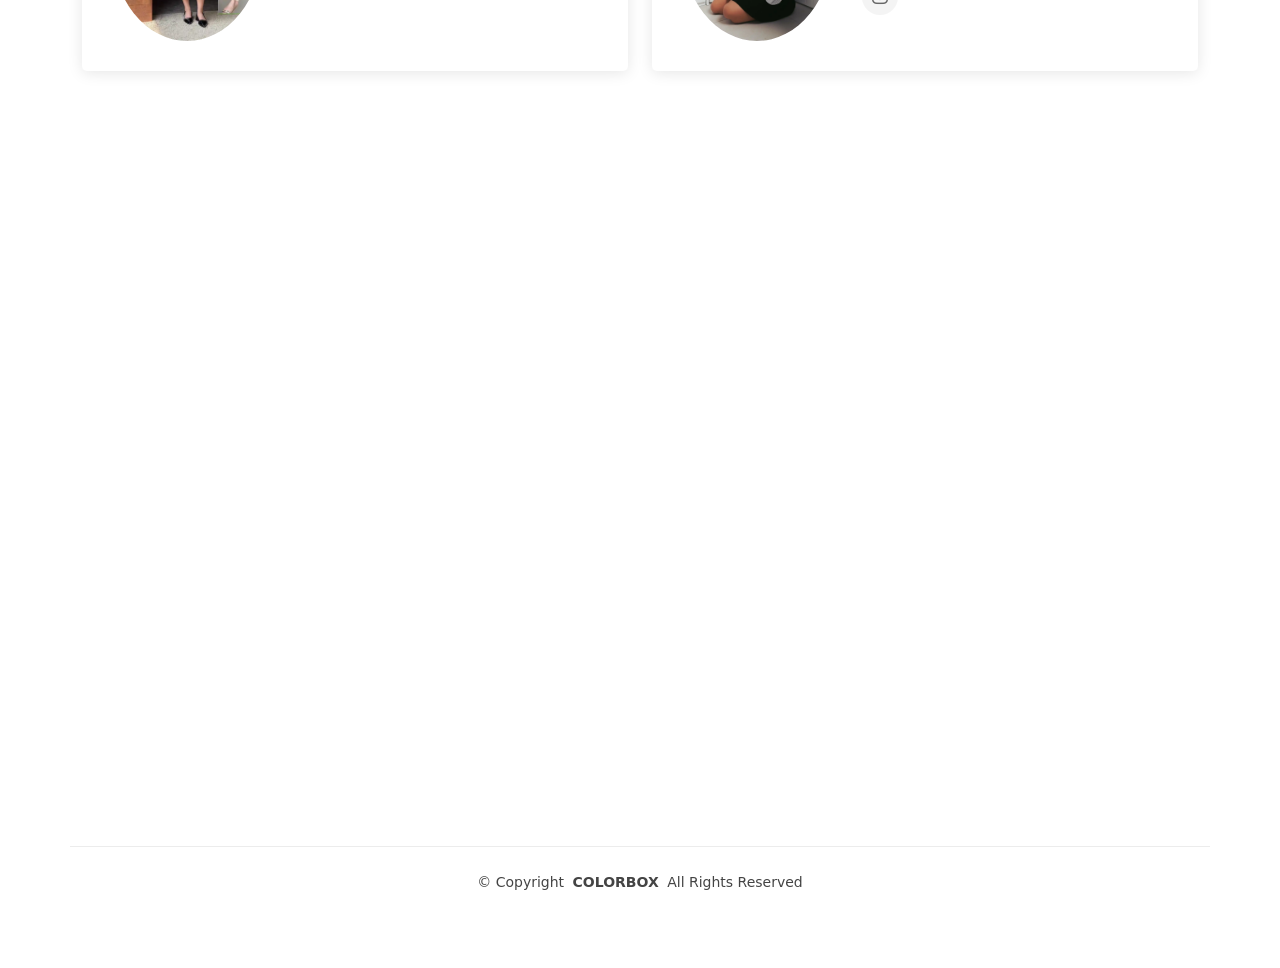
==== commit 0e1c54f1: "Tugas Pertemuan 5 (Make Over IG)" ====
--- a/makeOverIG.html
+++ b/makeOverIG.html
@@ -9,8 +9,8 @@
     <meta name="keywords" content="">
 
     <!-- Favicons -->
-    <link href="assets/img/favicon.png" rel="icon">
-    <link href="assets/img/apple-touch-icon.png" rel="apple-touch-icon">
+    <link href="/assets/img/favicon.png" rel="icon">
+    <link href="/assets/img/apple-touch-icon.png" rel="apple-touch-icon">
 
     <!-- Fonts -->
     <link href="https://fonts.googleapis.com" rel="preconnect">
@@ -20,14 +20,15 @@
         rel="stylesheet">
 
     <!-- Vendor CSS Files -->
-    <link href="assets/vendor/bootstrap/css/bootstrap.min.css" rel="stylesheet">
-    <link href="assets/vendor/bootstrap-icons/bootstrap-icons.css" rel="stylesheet">
-    <link href="assets/vendor/aos/aos.css" rel="stylesheet">
-    <link href="assets/vendor/glightbox/css/glightbox.min.css" rel="stylesheet">
-    <link href="assets/vendor/swiper/swiper-bundle.min.css" rel="stylesheet">
+    <link href="/assets/vendor/bootstrap/css/bootstrap.min.css" rel="stylesheet">
+    <link href="/assets/vendor/bootstrap-icons/bootstrap-icons.css" rel="stylesheet">
+    <link href="/assets/vendor/aos/aos.css" rel="stylesheet">
+    <link href="/assets/vendor/glightbox/css/glightbox.min.css" rel="stylesheet">
+    <link href="/assets/vendor/swiper/swiper-bundle.min.css" rel="stylesheet">
 
     <!-- Main CSS File -->
-    <link href="assets/css/Makeover.css" rel="stylesheet">
+    <link href="/assets/css/main.css" rel="stylesheet">
+    <link href="/assets/css/makeover.css" rel="stylesheet">
 
     <!-- =======================================================
   * Template Name: Arsha
@@ -92,10 +93,10 @@
 
                     <div class="hero-images">
                         <div class="hero-img-wrap">
-                            <img src="assets/img/bg/hero.png" class="hero-sway hero-img-main" alt="hero">
+                            <img src="/assets/img/hero1.png" class="hero-sway hero-img-main" alt="hero">
                         </div>
                         <div class="hero-img-wrap">
-                            <img src="assets/img/bg/hero2.png" class="hero-sway hero-img-side" alt="hero2">
+                            <img src="/assets/img/hero2.png" class="hero-sway hero-img-side" alt="hero2">
                         </div>
                     </div>
 
@@ -159,7 +160,7 @@
 
                     <div class="style-card" data-aos="fade-up" data-aos-delay="100">
                         <div class="style-card-img">
-                            <img src="assets/img/shop/shop1.png" alt="Style 1">
+                            <img src="/assets/img/shop/shop1.png" alt="Style 1">
                             <div class="style-card-overlay">
                                 <a href="#" class="style-btn">BUY NOW</a>
                             </div>
@@ -168,7 +169,7 @@
 
                     <div class="style-card" data-aos="fade-up" data-aos-delay="200">
                         <div class="style-card-img">
-                            <img src="assets/img/shop/shop2.jpg" alt="Style 2">
+                            <img src="/assets/img/shop/shop2.jpg" alt="Style 2">
                             <div class="style-card-overlay">
                                 <a href="#" class="style-btn">BUY NOW</a>
                             </div>
@@ -177,7 +178,7 @@
 
                     <div class="style-card" data-aos="fade-up" data-aos-delay="300">
                         <div class="style-card-img">
-                            <img src="assets/img/shop/shop3.jpg" alt="Style 3">
+                            <img src="/assets/img/shop/shop3.jpg" alt="Style 3">
                             <div class="style-card-overlay">
                                 <a href="#" class="style-btn">BUY NOW</a>
                             </div>
@@ -202,7 +203,7 @@
 
                     <div class="collection-card" data-aos="fade-up" data-aos-delay="200">
                         <div class="collection-img">
-                            <img src="assets/img/collection/collection1.jpg" alt="Tops">
+                            <img src="/assets/img/collection/collection1.jpg" alt="Tops">
                         </div>
                         <div class="collection-footer">
                             <span class="collection-label">TOPS</span>
@@ -212,7 +213,7 @@
 
                     <div class="collection-card" data-aos="fade-up" data-aos-delay="300">
                         <div class="collection-img">
-                            <img src="assets/img/collection/collection2.jpg" alt="Dresses">
+                            <img src="/assets/img/collection/collection2.jpg" alt="Dresses">
                         </div>
                         <div class="collection-footer">
                             <span class="collection-label">DRESSES</span>
@@ -222,7 +223,7 @@
 
                     <div class="collection-card" data-aos="fade-up" data-aos-delay="400">
                         <div class="collection-img">
-                            <img src="assets/img/collection/collection3.jpg" alt="Skirts">
+                            <img src="/assets/img/collection/collection3.jpg" alt="Skirts">
                         </div>
                         <div class="collection-footer">
                             <span class="collection-label">SKIRTS</span>
@@ -232,7 +233,7 @@
 
                     <div class="collection-card" data-aos="fade-up" data-aos-delay="500">
                         <div class="collection-img">
-                            <img src="assets/img/collection/collection4.jpg" alt="Trousers">
+                            <img src="/assets/img/collection/collection4.jpg" alt="Trousers">
                         </div>
                         <div class="collection-footer">
                             <span class="collection-label">TROUSERS</span>
@@ -262,7 +263,7 @@
 
                     <div class="col-lg-6" data-aos="fade-up" data-aos-delay="100">
                         <div class="team-member d-flex align-items-start">
-                            <div class="pic"><img src="assets/img/highlight/highlight1.jpg" class="img-fluid" alt="">
+                            <div class="pic"><img src="/assets/img/highlight/highlight1.jpg" class="img-fluid" alt="">
                             </div>
                             <div class="member-info">
                                 <h4>@username1</h4>
@@ -277,7 +278,7 @@
 
                     <div class="col-lg-6" data-aos="fade-up" data-aos-delay="200">
                         <div class="team-member d-flex align-items-start">
-                            <div class="pic"><img src="assets/img/highlight/highlight2.jpg" class="img-fluid" alt="">
+                            <div class="pic"><img src="/assets/img/highlight/highlight2.jpg" class="img-fluid" alt="">
                             </div>
                             <div class="member-info">
                                 <h4>@username2</h4>
@@ -431,17 +432,17 @@
     <div id="preloader"></div>
 
     <!-- Vendor JS Files -->
-    <script src="assets/vendor/bootstrap/js/bootstrap.bundle.min.js"></script>
-    <script src="assets/vendor/php-email-form/validate.js"></script>
-    <script src="assets/vendor/aos/aos.js"></script>
-    <script src="assets/vendor/glightbox/js/glightbox.min.js"></script>
-    <script src="assets/vendor/swiper/swiper-bundle.min.js"></script>
-    <script src="assets/vendor/waypoints/noframework.waypoints.js"></script>
-    <script src="assets/vendor/imagesloaded/imagesloaded.pkgd.min.js"></script>
-    <script src="assets/vendor/isotope-layout/isotope.pkgd.min.js"></script>
+    <script src="/assets/vendor/bootstrap/js/bootstrap.bundle.min.js"></script>
+    <script src="/assets/vendor/php-email-form/validate.js"></script>
+    <script src="/assets/vendor/aos/aos.js"></script>
+    <script src="/assets/vendor/glightbox/js/glightbox.min.js"></script>
+    <script src="/assets/vendor/swiper/swiper-bundle.min.js"></script>
+    <script src="/assets/vendor/waypoints/noframework.waypoints.js"></script>
+    <script src="/assets/vendor/imagesloaded/imagesloaded.pkgd.min.js"></script>
+    <script src="/assets/vendor/isotope-layout/isotope.pkgd.min.js"></script>
 
     <!-- Main JS File -->
-    <script src="assets/js/main.js"></script>
+    <script src="/assets/js/main.js"></script>
 
 </body>
 
--- a/assets/css/main.css
+++ b/assets/css/main.css
@@ -0,0 +1,3585 @@
+/**
+* Template Name: Arsha
+* Template URL: https://bootstrapmade.com/arsha-free-bootstrap-html-template-corporate/
+* Updated: Feb 22 2025 with Bootstrap v5.3.3
+* Author: BootstrapMade.com
+* License: https://bootstrapmade.com/license/
+*/
+
+/*--------------------------------------------------------------
+# Font & Color Variables
+# Help: https://bootstrapmade.com/color-system/
+--------------------------------------------------------------*/
+/* Fonts */
+:root {
+  --default-font: "Open Sans",  system-ui, -apple-system, "Segoe UI", Roboto, "Helvetica Neue", Arial, "Noto Sans", "Liberation Sans", sans-serif, "Apple Color Emoji", "Segoe UI Emoji", "Segoe UI Symbol", "Noto Color Emoji";
+  --heading-font: "Jost",  sans-serif;
+  --nav-font: "Poppins",  sans-serif;
+}
+
+/* Global Colors - The following color variables are used throughout the website. Updating them here will change the color scheme of the entire website */
+:root { 
+  --background-color: #ffffff; /* Background color for the entire website, including individual sections */
+  --default-color: #444444; /* Default color used for the majority of the text content across the entire website */
+  --heading-color: #37517e; /* Color for headings, subheadings and title throughout the website */
+  --accent-color: #47b2e4; /* Accent color that represents your brand on the website. It's used for buttons, links, and other elements that need to stand out */
+  --surface-color: #ffffff; /* The surface color is used as a background of boxed elements within sections, such as cards, icon boxes, or other elements that require a visual separation from the global background. */
+  --contrast-color: #ffffff; /* Contrast color for text, ensuring readability against backgrounds of accent, heading, or default colors. */
+}
+
+/* Nav Menu Colors - The following color variables are used specifically for the navigation menu. They are separate from the global colors to allow for more customization options */
+:root {
+  --nav-color: #ffffff;  /* The default color of the main navmenu links */
+  --nav-hover-color: #47b2e4; /* Applied to main navmenu links when they are hovered over or active */
+  --nav-mobile-background-color: #ffffff; /* Used as the background color for mobile navigation menu */
+  --nav-dropdown-background-color: #ffffff; /* Used as the background color for dropdown items that appear when hovering over primary navigation items */
+  --nav-dropdown-color: #444444; /* Used for navigation links of the dropdown items in the navigation menu. */
+  --nav-dropdown-hover-color: #47b2e4; /* Similar to --nav-hover-color, this color is applied to dropdown navigation links when they are hovered over. */
+}
+
+/* Color Presets - These classes override global colors when applied to any section or element, providing reuse of the sam color scheme. */
+
+.light-background {
+  --background-color: #f5f6f8;
+  --surface-color: #ffffff;
+}
+
+.dark-background {
+  --background-color: #37517e;
+  --default-color: #ffffff;
+  --heading-color: #ffffff;
+  --surface-color: #4668a2;
+  --contrast-color: #ffffff;
+}
+
+/* Smooth scroll */
+:root {
+  scroll-behavior: smooth;
+}
+
+/*--------------------------------------------------------------
+# General Styling & Shared Classes
+--------------------------------------------------------------*/
+body {
+  color: var(--default-color);
+  background-color: var(--background-color);
+  font-family: var(--default-font);
+}
+
+a {
+  color: var(--accent-color);
+  text-decoration: none;
+  transition: 0.3s;
+}
+
+a:hover {
+  color: color-mix(in srgb, var(--accent-color), transparent 25%);
+  text-decoration: none;
+}
+
+h1,
+h2,
+h3,
+h4,
+h5,
+h6 {
+  color: var(--heading-color);
+  font-family: var(--heading-font);
+}
+
+/* PHP Email Form Messages
+------------------------------*/
+.php-email-form .error-message {
+  display: none;
+  background: #df1529;
+  color: #ffffff;
+  text-align: left;
+  padding: 15px;
+  margin-bottom: 24px;
+  font-weight: 600;
+}
+
+.php-email-form .sent-message {
+  display: none;
+  color: #ffffff;
+  background: #059652;
+  text-align: center;
+  padding: 15px;
+  margin-bottom: 24px;
+  font-weight: 600;
+}
+
+.php-email-form .loading {
+  display: none;
+  background: var(--surface-color);
+  text-align: center;
+  padding: 15px;
+  margin-bottom: 24px;
+}
+
+.php-email-form .loading:before {
+  content: "";
+  display: inline-block;
+  border-radius: 50%;
+  width: 24px;
+  height: 24px;
+  margin: 0 10px -6px 0;
+  border: 3px solid var(--accent-color);
+  border-top-color: var(--surface-color);
+  animation: php-email-form-loading 1s linear infinite;
+}
+
+@keyframes php-email-form-loading {
+  0% {
+    transform: rotate(0deg);
+  }
+
+  100% {
+    transform: rotate(360deg);
+  }
+}
+
+/*--------------------------------------------------------------
+# Global Header
+--------------------------------------------------------------*/
+.header {
+  --background-color: #3d4d6a;
+  --heading-color: #ffffff;
+  color: var(--default-color);
+  background-color: var(--background-color);
+  padding: 15px 0;
+  transition: all 0.5s;
+  z-index: 997;
+}
+
+.header .logo {
+  line-height: 1;
+}
+
+.header .logo img {
+  max-height: 36px;
+  margin-right: 8px;
+}
+
+.header .logo h1 {
+  font-size: 30px;
+  margin: 0;
+  font-weight: 500;
+  color: var(--heading-color);
+  letter-spacing: 2px;
+  text-transform: uppercase;
+}
+
+.header .btn-getstarted,
+.header .btn-getstarted:focus {
+  color: var(--contrast-color);
+  background: var(--accent-color);
+  font-size: 14px;
+  padding: 8px 25px;
+  margin: 0 0 0 30px;
+  border-radius: 50px;
+  transition: 0.3s;
+}
+
+.header .btn-getstarted:hover,
+.header .btn-getstarted:focus:hover {
+  color: var(--contrast-color);
+  background: color-mix(in srgb, var(--accent-color), transparent 15%);
+}
+
+@media (max-width: 1200px) {
+  .header .logo {
+    order: 1;
+  }
+
+  .header .btn-getstarted {
+    order: 2;
+    margin: 0 15px 0 0;
+    padding: 6px 15px;
+  }
+
+  .header .navmenu {
+    order: 3;
+  }
+}
+
+/* Index Page Header
+------------------------------*/
+.index-page .header {
+  --background-color: rgba(255, 255, 255, 0);
+  --heading-color: #ffffff;
+  --nav-color: #ffffff;
+}
+
+/* Index Page Header on Scroll
+------------------------------*/
+.index-page.scrolled .header {
+  --background-color: rgba(40, 58, 90, 0.9);
+}
+
+/*--------------------------------------------------------------
+# Navigation Menu
+--------------------------------------------------------------*/
+/* Desktop Navigation */
+@media (min-width: 1200px) {
+  .navmenu {
+    padding: 0;
+  }
+
+  .navmenu ul {
+    margin: 0;
+    padding: 0;
+    display: flex;
+    list-style: none;
+    align-items: center;
+  }
+
+  .navmenu li {
+    position: relative;
+  }
+
+  .navmenu a,
+  .navmenu a:focus {
+    color: var(--nav-color);
+    padding: 18px 15px;
+    font-size: 15px;
+    font-family: var(--nav-font);
+    font-weight: 400;
+    display: flex;
+    align-items: center;
+    justify-content: space-between;
+    white-space: nowrap;
+    transition: 0.3s;
+  }
+
+  .navmenu a i,
+  .navmenu a:focus i {
+    font-size: 12px;
+    line-height: 0;
+    margin-left: 5px;
+    transition: 0.3s;
+  }
+
+  .navmenu li:last-child a {
+    padding-right: 0;
+  }
+
+  .navmenu li:hover>a,
+  .navmenu .active,
+  .navmenu .active:focus {
+    color: var(--nav-hover-color);
+  }
+
+  .navmenu .dropdown ul {
+    margin: 0;
+    padding: 10px 0;
+    background: var(--nav-dropdown-background-color);
+    display: block;
+    position: absolute;
+    visibility: hidden;
+    left: 14px;
+    top: 130%;
+    opacity: 0;
+    transition: 0.3s;
+    border-radius: 4px;
+    z-index: 99;
+    box-shadow: 0px 0px 30px rgba(0, 0, 0, 0.1);
+  }
+
+  .navmenu .dropdown ul li {
+    min-width: 200px;
+  }
+
+  .navmenu .dropdown ul a {
+    padding: 10px 20px;
+    font-size: 15px;
+    text-transform: none;
+    color: var(--nav-dropdown-color);
+  }
+
+  .navmenu .dropdown ul a i {
+    font-size: 12px;
+  }
+
+  .navmenu .dropdown ul a:hover,
+  .navmenu .dropdown ul .active:hover,
+  .navmenu .dropdown ul li:hover>a {
+    color: var(--nav-dropdown-hover-color);
+  }
+
+  .navmenu .dropdown:hover>ul {
+    opacity: 1;
+    top: 100%;
+    visibility: visible;
+  }
+
+  .navmenu .dropdown .dropdown ul {
+    top: 0;
+    left: -90%;
+    visibility: hidden;
+  }
+
+  .navmenu .dropdown .dropdown:hover>ul {
+    opacity: 1;
+    top: 0;
+    left: -100%;
+    visibility: visible;
+  }
+
+  .navmenu .megamenu {
+    position: static;
+  }
+
+  .navmenu .megamenu ul {
+    margin: 0;
+    padding: 10px;
+    background: var(--nav-dropdown-background-color);
+    box-shadow: 0px 0px 20px rgba(0, 0, 0, 0.1);
+    position: absolute;
+    top: 130%;
+    left: 0;
+    right: 0;
+    visibility: hidden;
+    opacity: 0;
+    display: flex;
+    transition: 0.3s;
+    border-radius: 4px;
+    z-index: 99;
+  }
+
+  .navmenu .megamenu ul li {
+    flex: 1;
+  }
+
+  .navmenu .megamenu ul li a,
+  .navmenu .megamenu ul li:hover>a {
+    padding: 10px 20px;
+    font-size: 15px;
+    color: var(--nav-dropdown-color);
+  }
+
+  .navmenu .megamenu ul li a:hover,
+  .navmenu .megamenu ul li .active,
+  .navmenu .megamenu ul li .active:hover {
+    color: var(--nav-dropdown-hover-color);
+  }
+
+  .navmenu .megamenu:hover>ul {
+    opacity: 1;
+    top: 100%;
+    visibility: visible;
+  }
+
+  .navmenu .dd-box-shadow {
+    box-shadow: 0px 0px 30px rgba(0, 0, 0, 0.1);
+  }
+}
+
+/* Mobile Navigation */
+@media (max-width: 1199px) {
+  .mobile-nav-toggle {
+    color: var(--nav-color);
+    font-size: 28px;
+    line-height: 0;
+    margin-right: 10px;
+    cursor: pointer;
+    transition: color 0.3s;
+  }
+
+  .navmenu {
+    padding: 0;
+    z-index: 9997;
+  }
+
+  .navmenu ul {
+    display: none;
+    list-style: none;
+    position: absolute;
+    inset: 60px 20px 20px 20px;
+    padding: 10px 0;
+    margin: 0;
+    border-radius: 6px;
+    background-color: var(--nav-mobile-background-color);
+    overflow-y: auto;
+    transition: 0.3s;
+    z-index: 9998;
+    box-shadow: 0px 0px 30px rgba(0, 0, 0, 0.1);
+  }
+
+  .navmenu a,
+  .navmenu a:focus {
+    color: var(--nav-dropdown-color);
+    padding: 10px 20px;
+    font-family: var(--nav-font);
+    font-size: 17px;
+    font-weight: 500;
+    display: flex;
+    align-items: center;
+    justify-content: space-between;
+    white-space: nowrap;
+    transition: 0.3s;
+  }
+
+  .navmenu a i,
+  .navmenu a:focus i {
+    font-size: 12px;
+    line-height: 0;
+    margin-left: 5px;
+    width: 30px;
+    height: 30px;
+    display: flex;
+    align-items: center;
+    justify-content: center;
+    border-radius: 50%;
+    transition: 0.3s;
+    background-color: color-mix(in srgb, var(--accent-color), transparent 90%);
+  }
+
+  .navmenu a i:hover,
+  .navmenu a:focus i:hover {
+    background-color: var(--accent-color);
+    color: var(--contrast-color);
+  }
+
+  .navmenu a:hover,
+  .navmenu .active,
+  .navmenu .active:focus {
+    color: var(--nav-dropdown-hover-color);
+  }
+
+  .navmenu .active i,
+  .navmenu .active:focus i {
+    background-color: var(--accent-color);
+    color: var(--contrast-color);
+    transform: rotate(180deg);
+  }
+
+  .navmenu .dropdown ul {
+    position: static;
+    display: none;
+    z-index: 99;
+    padding: 10px 0;
+    margin: 10px 20px;
+    background-color: var(--nav-dropdown-background-color);
+    border: 1px solid color-mix(in srgb, var(--default-color), transparent 90%);
+    box-shadow: none;
+    transition: all 0.5s ease-in-out;
+  }
+
+  .navmenu .dropdown ul ul {
+    background-color: rgba(33, 37, 41, 0.1);
+  }
+
+  .navmenu .dropdown>.dropdown-active {
+    display: block;
+    background-color: rgba(33, 37, 41, 0.03);
+  }
+
+  .mobile-nav-active {
+    overflow: hidden;
+  }
+
+  .mobile-nav-active .mobile-nav-toggle {
+    color: #fff;
+    position: absolute;
+    font-size: 32px;
+    top: 15px;
+    right: 15px;
+    margin-right: 0;
+    z-index: 9999;
+  }
+
+  .mobile-nav-active .navmenu {
+    position: fixed;
+    overflow: hidden;
+    inset: 0;
+    background: rgba(33, 37, 41, 0.8);
+    transition: 0.3s;
+  }
+
+  .mobile-nav-active .navmenu>ul {
+    display: block;
+  }
+}
+
+/*--------------------------------------------------------------
+# Global Footer
+--------------------------------------------------------------*/
+.footer {
+  color: var(--default-color);
+  background-color: var(--background-color);
+  font-size: 14px;
+  padding-bottom: 50px;
+  position: relative;
+}
+
+.footer .footer-newsletter {
+  background-color: color-mix(in srgb, var(--heading-color), transparent 95%);
+  padding: 50px 0;
+}
+
+.footer .footer-newsletter h4 {
+  font-size: 24px;
+}
+
+.footer .footer-newsletter .newsletter-form {
+  margin-top: 30px;
+  margin-bottom: 15px;
+  padding: 6px 8px;
+  position: relative;
+  background-color: color-mix(in srgb, var(--background-color), transparent 50%);
+  border: 1px solid color-mix(in srgb, var(--default-color), transparent 90%);
+  box-shadow: 0px 2px 25px rgba(0, 0, 0, 0.1);
+  display: flex;
+  transition: 0.3s;
+  border-radius: 50px;
+}
+
+.footer .footer-newsletter .newsletter-form:focus-within {
+  border-color: var(--accent-color);
+}
+
+.footer .footer-newsletter .newsletter-form input[type=email] {
+  border: 0;
+  padding: 4px;
+  width: 100%;
+  background-color: color-mix(in srgb, var(--background-color), transparent 50%);
+  color: var(--default-color);
+}
+
+.footer .footer-newsletter .newsletter-form input[type=email]:focus-visible {
+  outline: none;
+}
+
+.footer .footer-newsletter .newsletter-form input[type=submit] {
+  border: 0;
+  font-size: 16px;
+  padding: 0 20px;
+  margin: -7px -8px -7px 0;
+  background: var(--accent-color);
+  color: var(--contrast-color);
+  transition: 0.3s;
+  border-radius: 50px;
+}
+
+.footer .footer-newsletter .newsletter-form input[type=submit]:hover {
+  background: color-mix(in srgb, var(--accent-color), transparent 20%);
+}
+
+.footer .footer-top {
+  padding-top: 50px;
+}
+
+.footer .social-links a {
+  display: flex;
+  align-items: center;
+  justify-content: center;
+  width: 40px;
+  height: 40px;
+  border-radius: 50%;
+  border: 1px solid color-mix(in srgb, var(--default-color), transparent 50%);
+  font-size: 16px;
+  color: color-mix(in srgb, var(--default-color), transparent 20%);
+  margin-right: 10px;
+  transition: 0.3s;
+}
+
+.footer .social-links a:hover {
+  color: var(--accent-color);
+  border-color: var(--accent-color);
+}
+
+.footer h4 {
+  font-size: 16px;
+  font-weight: bold;
+  position: relative;
+  padding-bottom: 12px;
+}
+
+.footer .footer-links {
+  margin-bottom: 30px;
+}
+
+.footer .footer-links ul {
+  list-style: none;
+  padding: 0;
+  margin: 0;
+}
+
+.footer .footer-links ul i {
+  margin-right: 3px;
+  font-size: 12px;
+  line-height: 0;
+  color: var(--accent-color);
+}
+
+.footer .footer-links ul li {
+  padding: 10px 0;
+  display: flex;
+  align-items: center;
+}
+
+.footer .footer-links ul li:first-child {
+  padding-top: 0;
+}
+
+.footer .footer-links ul a {
+  display: inline-block;
+  color: color-mix(in srgb, var(--default-color), transparent 20%);
+  line-height: 1;
+}
+
+.footer .footer-links ul a:hover {
+  color: var(--accent-color);
+}
+
+.footer .footer-about a {
+  color: var(--heading-color);
+  font-size: 28px;
+  font-weight: 600;
+  text-transform: uppercase;
+  font-family: var(--heading-font);
+}
+
+.footer .footer-contact p {
+  margin-bottom: 5px;
+}
+
+.footer .copyright {
+  padding-top: 25px;
+  padding-bottom: 25px;
+  border-top: 1px solid color-mix(in srgb, var(--default-color), transparent 90%);
+}
+
+.footer .copyright p {
+  margin-bottom: 0;
+}
+
+.footer .credits {
+  margin-top: 6px;
+  font-size: 13px;
+}
+
+/*--------------------------------------------------------------
+# Preloader
+--------------------------------------------------------------*/
+#preloader {
+  position: fixed;
+  inset: 0;
+  z-index: 999999;
+  overflow: hidden;
+  background: var(--background-color);
+  transition: all 0.6s ease-out;
+}
+
+#preloader:before {
+  content: "";
+  position: fixed;
+  top: calc(50% - 30px);
+  left: calc(50% - 30px);
+  border: 6px solid #ffffff;
+  border-color: var(--accent-color) transparent var(--accent-color) transparent;
+  border-radius: 50%;
+  width: 60px;
+  height: 60px;
+  animation: animate-preloader 1.5s linear infinite;
+}
+
+@keyframes animate-preloader {
+  0% {
+    transform: rotate(0deg);
+  }
+
+  100% {
+    transform: rotate(360deg);
+  }
+}
+
+/*--------------------------------------------------------------
+# Scroll Top Button
+--------------------------------------------------------------*/
+.scroll-top {
+  position: fixed;
+  visibility: hidden;
+  opacity: 0;
+  right: 15px;
+  bottom: -15px;
+  z-index: 99999;
+  background-color: var(--accent-color);
+  width: 44px;
+  height: 44px;
+  border-radius: 50px;
+  transition: all 0.4s;
+}
+
+.scroll-top i {
+  font-size: 24px;
+  color: var(--contrast-color);
+  line-height: 0;
+}
+
+.scroll-top:hover {
+  background-color: color-mix(in srgb, var(--accent-color), transparent 20%);
+  color: var(--contrast-color);
+}
+
+.scroll-top.active {
+  visibility: visible;
+  opacity: 1;
+  bottom: 15px;
+}
+
+/*--------------------------------------------------------------
+# Disable aos animation delay on mobile devices
+--------------------------------------------------------------*/
+@media screen and (max-width: 768px) {
+  [data-aos-delay] {
+    transition-delay: 0 !important;
+  }
+}
+
+/*--------------------------------------------------------------
+# Global Page Titles & Breadcrumbs
+--------------------------------------------------------------*/
+.page-title {
+  --background-color: color-mix(in srgb, var(--default-color), transparent 96%);
+  color: var(--default-color);
+  background-color: var(--background-color);
+  padding: 20px 0;
+  position: relative;
+}
+
+.page-title h1 {
+  font-size: 28px;
+  font-weight: 700;
+  margin: 0;
+}
+
+.page-title .breadcrumbs ol {
+  display: flex;
+  flex-wrap: wrap;
+  list-style: none;
+  padding: 0 0 10px 0;
+  margin: 0;
+  font-size: 14px;
+}
+
+.page-title .breadcrumbs ol li+li {
+  padding-left: 10px;
+}
+
+.page-title .breadcrumbs ol li+li::before {
+  content: "/";
+  display: inline-block;
+  padding-right: 10px;
+  color: color-mix(in srgb, var(--default-color), transparent 70%);
+}
+
+/*--------------------------------------------------------------
+# Global Sections
+--------------------------------------------------------------*/
+section,
+.section {
+  color: var(--default-color);
+  background-color: var(--background-color);
+  padding: 60px 0;
+  scroll-margin-top: 88px;
+  overflow: clip;
+}
+
+@media (max-width: 1199px) {
+
+  section,
+  .section {
+    scroll-margin-top: 66px;
+  }
+}
+
+/*--------------------------------------------------------------
+# Global Section Titles
+--------------------------------------------------------------*/
+.section-title {
+  text-align: center;
+  padding-bottom: 60px;
+  position: relative;
+}
+
+.section-title h2 {
+  font-size: 32px;
+  font-weight: 700;
+  margin-bottom: 20px;
+  padding-bottom: 20px;
+  text-transform: uppercase;
+  position: relative;
+}
+
+.section-title h2:before {
+  content: "";
+  position: absolute;
+  display: block;
+  width: 160px;
+  height: 1px;
+  background: color-mix(in srgb, var(--default-color), transparent 60%);
+  left: 0;
+  right: 0;
+  bottom: 1px;
+  margin: auto;
+}
+
+.section-title h2::after {
+  content: "";
+  position: absolute;
+  display: block;
+  width: 60px;
+  height: 3px;
+  background: var(--accent-color);
+  left: 0;
+  right: 0;
+  bottom: 0;
+  margin: auto;
+}
+
+.section-title p {
+  margin-bottom: 0;
+}
+
+/*--------------------------------------------------------------
+# Hero Section
+--------------------------------------------------------------*/
+.hero {
+  width: 100%;
+  min-height: 80vh;
+  position: relative;
+  padding: 120px 0 60px 0;
+  display: flex;
+  align-items: center;
+}
+
+.hero h1 {
+  margin: 0;
+  font-size: 48px;
+  font-weight: 700;
+  line-height: 56px;
+}
+
+.hero p {
+  color: color-mix(in srgb, var(--default-color), transparent 30%);
+  margin: 5px 0 30px 0;
+  font-size: 22px;
+  line-height: 1.3;
+  font-weight: 600;
+}
+
+.hero .btn-get-started {
+  color: var(--contrast-color);
+  background: var(--accent-color);
+  font-family: var(--heading-font);
+  font-weight: 500;
+  font-size: 15px;
+  letter-spacing: 1px;
+  display: inline-block;
+  padding: 10px 28px 12px 28px;
+  border-radius: 50px;
+  transition: 0.5s;
+}
+
+.hero .btn-get-started:hover {
+  color: var(--contrast-color);
+  background: color-mix(in srgb, var(--accent-color), transparent 15%);
+}
+
+.hero .btn-watch-video {
+  font-size: 16px;
+  transition: 0.5s;
+  margin-left: 25px;
+  color: var(--default-color);
+  font-weight: 600;
+}
+
+.hero .btn-watch-video i {
+  color: var(--contrast-color);
+  font-size: 32px;
+  transition: 0.3s;
+  line-height: 0;
+  margin-right: 8px;
+}
+
+.hero .btn-watch-video:hover {
+  color: var(--accent-color);
+}
+
+.hero .btn-watch-video:hover i {
+  color: color-mix(in srgb, var(--accent-color), transparent 15%);
+}
+
+.hero .animated {
+  animation: up-down 2s ease-in-out infinite alternate-reverse both;
+}
+
+@media (max-width: 640px) {
+  .hero h1 {
+    font-size: 28px;
+    line-height: 36px;
+  }
+
+  .hero p {
+    font-size: 18px;
+    line-height: 24px;
+    margin-bottom: 30px;
+  }
+
+  .hero .btn-get-started,
+  .hero .btn-watch-video {
+    font-size: 13px;
+  }
+}
+
+@keyframes up-down {
+  0% {
+    transform: translateY(10px);
+  }
+
+  100% {
+    transform: translateY(-10px);
+  }
+}
+
+/*--------------------------------------------------------------
+# Clients Section
+--------------------------------------------------------------*/
+.clients {
+  padding: 12px 0;
+}
+
+.clients .swiper {
+  padding: 10px 0;
+}
+
+.clients .swiper-wrapper {
+  height: auto;
+}
+
+.clients .swiper-slide img {
+  transition: 0.3s;
+  padding: 0 10px;
+}
+
+.clients .swiper-slide img:hover {
+  transform: scale(1.1);
+}
+
+/*--------------------------------------------------------------
+# About Section
+--------------------------------------------------------------*/
+.about ul {
+  list-style: none;
+  padding: 0;
+}
+
+.about ul li {
+  padding-bottom: 5px;
+  display: flex;
+  align-items: center;
+}
+
+.about ul i {
+  font-size: 20px;
+  padding-right: 4px;
+  color: var(--accent-color);
+}
+
+.about .read-more {
+  color: var(--accent-color);
+  font-family: var(--heading-font);
+  font-weight: 500;
+  font-size: 16px;
+  letter-spacing: 1px;
+  padding: 8px 28px;
+  border-radius: 5px;
+  transition: 0.3s;
+  display: inline-flex;
+  align-items: center;
+  justify-content: center;
+  border: 2px solid var(--accent-color);
+}
+
+.about .read-more i {
+  font-size: 18px;
+  margin-left: 5px;
+  line-height: 0;
+  transition: 0.3s;
+}
+
+.about .read-more:hover {
+  background: var(--accent-color);
+  color: var(--contrast-color);
+}
+
+.about .read-more:hover i {
+  transform: translate(5px, 0);
+}
+
+/*--------------------------------------------------------------
+# Why Us Section
+--------------------------------------------------------------*/
+.why-us {
+  padding: 30px 0;
+}
+
+.why-us .content h3 {
+  font-weight: 400;
+  font-size: 34px;
+}
+
+.why-us .content p {
+  color: color-mix(in srgb, var(--default-color), transparent 30%);
+}
+
+.why-us .faq-container .faq-item {
+  background-color: var(--surface-color);
+  position: relative;
+  padding: 20px;
+  margin-bottom: 20px;
+  box-shadow: 0px 5px 25px 0px rgba(0, 0, 0, 0.1);
+  overflow: hidden;
+}
+
+.why-us .faq-container .faq-item:last-child {
+  margin-bottom: 0;
+}
+
+.why-us .faq-container .faq-item h3 {
+  font-weight: 500;
+  font-size: 17px;
+  line-height: 24px;
+  margin: 0 30px 0 0;
+  transition: 0.3s;
+  cursor: pointer;
+}
+
+.why-us .faq-container .faq-item h3 span {
+  color: var(--accent-color);
+  padding-right: 5px;
+  font-weight: 600;
+}
+
+.why-us .faq-container .faq-item h3:hover {
+  color: var(--accent-color);
+}
+
+.why-us .faq-container .faq-item .faq-content {
+  display: grid;
+  grid-template-rows: 0fr;
+  transition: 0.3s ease-in-out;
+  visibility: hidden;
+  opacity: 0;
+}
+
+.why-us .faq-container .faq-item .faq-content p {
+  margin-bottom: 0;
+  overflow: hidden;
+}
+
+.why-us .faq-container .faq-item .faq-icon {
+  position: absolute;
+  top: 22px;
+  left: 20px;
+  font-size: 22px;
+  line-height: 0;
+  transition: 0.3s;
+  color: var(--accent-color);
+}
+
+.why-us .faq-container .faq-item .faq-toggle {
+  position: absolute;
+  top: 20px;
+  right: 20px;
+  font-size: 16px;
+  line-height: 0;
+  transition: 0.3s;
+  cursor: pointer;
+}
+
+.why-us .faq-container .faq-item .faq-toggle:hover {
+  color: var(--accent-color);
+}
+
+.why-us .faq-container .faq-active h3 {
+  color: var(--accent-color);
+}
+
+.why-us .faq-container .faq-active .faq-content {
+  grid-template-rows: 1fr;
+  visibility: visible;
+  opacity: 1;
+  padding-top: 10px;
+}
+
+.why-us .faq-container .faq-active .faq-toggle {
+  transform: rotate(90deg);
+  color: var(--accent-color);
+}
+
+.why-us .why-us-img {
+  display: flex;
+  align-items: center;
+  justify-content: center;
+}
+
+.why-us .why-us-img img {
+  max-height: 70%;
+}
+
+/*--------------------------------------------------------------
+# Skills Section
+--------------------------------------------------------------*/
+.skills .content h3 {
+  font-size: 2rem;
+  font-weight: 700;
+}
+
+.skills .content p {
+  color: color-mix(in srgb, var(--default-color), transparent 30%);
+}
+
+.skills .content p:last-child {
+  margin-bottom: 0;
+}
+
+.skills .content ul {
+  list-style: none;
+  padding: 0;
+}
+
+.skills .content ul li {
+  padding-bottom: 10px;
+}
+
+.skills .progress {
+  height: 60px;
+  display: block;
+  background: none;
+  border-radius: 0;
+}
+
+.skills .progress .skill {
+  color: var(--default-color);
+  padding: 0;
+  margin: 0 0 6px 0;
+  text-transform: uppercase;
+  display: block;
+  font-weight: 600;
+  font-family: var(--heading-font);
+}
+
+.skills .progress .skill .val {
+  float: right;
+  font-style: normal;
+}
+
+.skills .progress-bar-wrap {
+  background: color-mix(in srgb, var(--heading-color), transparent 90%);
+  height: 10px;
+}
+
+.skills .progress-bar {
+  width: 1px;
+  height: 10px;
+  transition: 0.9s;
+  background-color: var(--heading-color);
+}
+
+/*--------------------------------------------------------------
+# Services Section
+--------------------------------------------------------------*/
+.services .service-item {
+  background-color: var(--surface-color);
+  box-shadow: 0px 5px 90px 0px rgba(0, 0, 0, 0.1);
+  padding: 50px 30px;
+  transition: all ease-in-out 0.4s;
+  height: 100%;
+}
+
+.services .service-item .icon {
+  margin-bottom: 10px;
+}
+
+.services .service-item .icon i {
+  color: var(--accent-color);
+  font-size: 36px;
+  transition: 0.3s;
+}
+
+.services .service-item h4 {
+  font-weight: 700;
+  margin-bottom: 15px;
+  font-size: 20px;
+}
+
+.services .service-item h4 a {
+  color: var(--heading-color);
+  transition: ease-in-out 0.3s;
+}
+
+.services .service-item p {
+  line-height: 24px;
+  font-size: 14px;
+  margin-bottom: 0;
+}
+
+.services .service-item:hover {
+  transform: translateY(-10px);
+}
+
+.services .service-item:hover h4 a {
+  color: var(--accent-color);
+}
+
+/*--------------------------------------------------------------
+# Work Process Section
+--------------------------------------------------------------*/
+.work-process .steps-item {
+  background: var(--surface-color);
+  border-radius: 20px;
+  height: 100%;
+  transition: all 0.3s ease-in-out;
+  box-shadow: 0 5px 20px color-mix(in srgb, var(--default-color), transparent 92%);
+}
+
+.work-process .steps-item .steps-image {
+  border-radius: 20px 20px 0 0;
+  overflow: hidden;
+}
+
+.work-process .steps-item:hover {
+  transform: translateY(-10px);
+  box-shadow: 0 15px 30px color-mix(in srgb, var(--accent-color), transparent 85%);
+}
+
+.work-process .steps-item:hover .steps-number {
+  background: var(--accent-color);
+  color: var(--contrast-color);
+}
+
+.work-process .steps-item:hover .steps-image img {
+  transform: scale(1.1);
+}
+
+.work-process .steps-image {
+  position: relative;
+  height: 280px;
+}
+
+.work-process .steps-image img {
+  width: 100%;
+  height: 100%;
+  object-fit: cover;
+  transition: transform 0.6s ease;
+}
+
+.work-process .steps-content {
+  position: relative;
+  padding: 40px 30px 30px;
+}
+
+.work-process .steps-content .steps-number {
+  position: absolute;
+  left: 30px;
+  top: -30px;
+  width: 60px;
+  height: 60px;
+  background: var(--accent-color);
+  color: var(--contrast-color);
+  border-radius: 50%;
+  font-family: var(--heading-font);
+  font-size: 24px;
+  font-weight: 700;
+  display: flex;
+  align-items: center;
+  justify-content: center;
+  transition: all 0.3s ease-in-out;
+}
+
+.work-process .steps-content h3 {
+  font-size: 24px;
+  font-weight: 700;
+  margin-bottom: 15px;
+}
+
+.work-process .steps-content p {
+  font-size: 15px;
+  color: color-mix(in srgb, var(--default-color), transparent 20%);
+  margin-bottom: 25px;
+}
+
+.work-process .steps-features .feature-item {
+  display: flex;
+  align-items: center;
+  margin-bottom: 12px;
+}
+
+.work-process .steps-features .feature-item:last-child {
+  margin-bottom: 0;
+}
+
+.work-process .steps-features .feature-item i {
+  color: var(--accent-color);
+  font-size: 18px;
+  margin-right: 10px;
+}
+
+.work-process .steps-features .feature-item span {
+  font-size: 14px;
+  color: color-mix(in srgb, var(--default-color), transparent 15%);
+}
+
+@media (max-width: 1199px) {
+  .work-process .steps-image {
+    height: 240px;
+  }
+
+  .work-process .steps-content {
+    padding: 35px 25px 25px;
+  }
+
+  .work-process .steps-content h3 {
+    font-size: 22px;
+  }
+}
+
+@media (max-width: 991px) {
+  .work-process .steps-item {
+    margin-bottom: 30px;
+  }
+
+  .work-process .steps-image {
+    height: 220px;
+  }
+
+  .work-process .steps-content {
+    padding: 30px 20px 20px;
+  }
+
+  .work-process .steps-content .steps-number {
+    width: 50px;
+    height: 50px;
+    font-size: 20px;
+    left: 25px;
+    top: -25px;
+  }
+
+  .work-process .steps-content h3 {
+    font-size: 20px;
+    margin-bottom: 12px;
+  }
+
+  .work-process .steps-content p {
+    font-size: 14px;
+    margin-bottom: 20px;
+  }
+}
+
+/*--------------------------------------------------------------
+# Call To Action Section
+--------------------------------------------------------------*/
+.call-to-action {
+  padding: 120px 0;
+  position: relative;
+  clip-path: inset(0);
+}
+
+.call-to-action img {
+  position: fixed;
+  top: 0;
+  left: 0;
+  display: block;
+  width: 100%;
+  height: 100%;
+  object-fit: cover;
+  z-index: 1;
+}
+
+.call-to-action:before {
+  content: "";
+  background: color-mix(in srgb, var(--background-color), transparent 35%);
+  position: absolute;
+  inset: 0;
+  z-index: 2;
+}
+
+.call-to-action .container {
+  position: relative;
+  z-index: 3;
+}
+
+.call-to-action h3 {
+  color: var(--default-color);
+  font-size: 28px;
+  font-weight: 700;
+}
+
+.call-to-action p {
+  color: var(--default-color);
+}
+
+.call-to-action .cta-btn {
+  font-family: var(--heading-font);
+  font-weight: 500;
+  font-size: 16px;
+  letter-spacing: 1px;
+  display: inline-block;
+  padding: 12px 40px;
+  border-radius: 50px;
+  transition: 0.5s;
+  margin: 10px;
+  border: 2px solid var(--contrast-color);
+  color: var(--contrast-color);
+}
+
+.call-to-action .cta-btn:hover {
+  background: var(--accent-color);
+  border: 2px solid var(--accent-color);
+}
+
+/*--------------------------------------------------------------
+# Portfolio Section
+--------------------------------------------------------------*/
+.portfolio .portfolio-filters {
+  padding: 0;
+  margin: 0 auto 20px auto;
+  list-style: none;
+  text-align: center;
+}
+
+.portfolio .portfolio-filters li {
+  cursor: pointer;
+  display: inline-block;
+  padding: 8px 20px 10px 20px;
+  margin: 0;
+  font-size: 15px;
+  font-weight: 500;
+  line-height: 1;
+  margin-bottom: 5px;
+  border-radius: 50px;
+  transition: all 0.3s ease-in-out;
+  font-family: var(--heading-font);
+}
+
+.portfolio .portfolio-filters li:hover,
+.portfolio .portfolio-filters li.filter-active {
+  color: var(--contrast-color);
+  background-color: var(--accent-color);
+}
+
+.portfolio .portfolio-filters li:first-child {
+  margin-left: 0;
+}
+
+.portfolio .portfolio-filters li:last-child {
+  margin-right: 0;
+}
+
+@media (max-width: 575px) {
+  .portfolio .portfolio-filters li {
+    font-size: 14px;
+    margin: 0 0 10px 0;
+  }
+}
+
+.portfolio .portfolio-item {
+  position: relative;
+  overflow: hidden;
+}
+
+.portfolio .portfolio-item .portfolio-info {
+  opacity: 0;
+  position: absolute;
+  left: 12px;
+  right: 12px;
+  bottom: -100%;
+  z-index: 3;
+  transition: all ease-in-out 0.5s;
+  background: color-mix(in srgb, var(--background-color), transparent 10%);
+  padding: 15px;
+}
+
+.portfolio .portfolio-item .portfolio-info h4 {
+  font-size: 18px;
+  font-weight: 600;
+  padding-right: 50px;
+}
+
+.portfolio .portfolio-item .portfolio-info p {
+  color: color-mix(in srgb, var(--default-color), transparent 30%);
+  font-size: 14px;
+  margin-bottom: 0;
+  padding-right: 50px;
+}
+
+.portfolio .portfolio-item .portfolio-info .preview-link,
+.portfolio .portfolio-item .portfolio-info .details-link {
+  position: absolute;
+  right: 50px;
+  font-size: 24px;
+  top: calc(50% - 14px);
+  color: color-mix(in srgb, var(--default-color), transparent 30%);
+  transition: 0.3s;
+  line-height: 0;
+}
+
+.portfolio .portfolio-item .portfolio-info .preview-link:hover,
+.portfolio .portfolio-item .portfolio-info .details-link:hover {
+  color: var(--accent-color);
+}
+
+.portfolio .portfolio-item .portfolio-info .details-link {
+  right: 14px;
+  font-size: 28px;
+}
+
+.portfolio .portfolio-item:hover .portfolio-info {
+  opacity: 1;
+  bottom: 0;
+}
+
+/*--------------------------------------------------------------
+# Team Section
+--------------------------------------------------------------*/
+.team .team-member {
+  background-color: var(--surface-color);
+  box-shadow: 0px 2px 15px rgba(0, 0, 0, 0.1);
+  position: relative;
+  border-radius: 5px;
+  transition: 0.5s;
+  padding: 30px;
+  height: 100%;
+}
+
+@media (max-width: 468px) {
+  .team .team-member {
+    flex-direction: column;
+    justify-content: center !important;
+    align-items: center !important;
+  }
+}
+
+.team .team-member .pic {
+  overflow: hidden;
+  width: 150px;
+  border-radius: 50%;
+  flex-shrink: 0;
+}
+
+.team .team-member .pic img {
+  transition: ease-in-out 0.3s;
+}
+
+.team .team-member:hover {
+  transform: translateY(-10px);
+}
+
+.team .team-member .member-info {
+  padding-left: 30px;
+}
+
+@media (max-width: 468px) {
+  .team .team-member .member-info {
+    padding: 30px 0 0 0;
+    text-align: center;
+  }
+}
+
+.team .team-member h4 {
+  font-weight: 700;
+  margin-bottom: 5px;
+  font-size: 20px;
+}
+
+.team .team-member span {
+  display: block;
+  font-size: 15px;
+  padding-bottom: 10px;
+  position: relative;
+  font-weight: 500;
+}
+
+.team .team-member span::after {
+  content: "";
+  position: absolute;
+  display: block;
+  width: 50px;
+  height: 1px;
+  background: color-mix(in srgb, var(--default-color), transparent 85%);
+  bottom: 0;
+  left: 0;
+}
+
+@media (max-width: 468px) {
+  .team .team-member span::after {
+    left: calc(50% - 25px);
+  }
+}
+
+.team .team-member p {
+  margin: 10px 0 0 0;
+  font-size: 14px;
+}
+
+.team .team-member .social {
+  margin-top: 12px;
+  display: flex;
+  align-items: center;
+  justify-content: start;
+  width: 100%;
+}
+
+@media (max-width: 468px) {
+  .team .team-member .social {
+    justify-content: center;
+  }
+}
+
+.team .team-member .social a {
+  background: color-mix(in srgb, var(--default-color), transparent 94%);
+  transition: ease-in-out 0.3s;
+  display: flex;
+  align-items: center;
+  justify-content: center;
+  border-radius: 50px;
+  width: 36px;
+  height: 36px;
+}
+
+.team .team-member .social a i {
+  color: color-mix(in srgb, var(--default-color), transparent 20%);
+  font-size: 16px;
+  margin: 0 2px;
+}
+
+.team .team-member .social a:hover {
+  background: var(--accent-color);
+}
+
+.team .team-member .social a:hover i {
+  color: var(--contrast-color);
+}
+
+.team .team-member .social a+a {
+  margin-left: 8px;
+}
+
+/*--------------------------------------------------------------
+# Pricing Section
+--------------------------------------------------------------*/
+.pricing .pricing-item {
+  background-color: var(--surface-color);
+  box-shadow: 0 3px 20px -2px rgba(0, 0, 0, 0.1);
+  border-top: 4px solid var(--background-color);
+  padding: 60px 40px;
+  height: 100%;
+  border-radius: 5px;
+}
+
+.pricing h3 {
+  font-weight: 600;
+  margin-bottom: 15px;
+  font-size: 20px;
+}
+
+.pricing h4 {
+  color: var(--accent-color);
+  font-size: 48px;
+  font-weight: 400;
+  font-family: var(--heading-font);
+  margin-bottom: 0;
+}
+
+.pricing h4 sup {
+  font-size: 28px;
+}
+
+.pricing h4 span {
+  color: color-mix(in srgb, var(--default-color), transparent 50%);
+  font-size: 18px;
+}
+
+.pricing ul {
+  padding: 20px 0;
+  list-style: none;
+  color: color-mix(in srgb, var(--default-color), transparent 30%);
+  text-align: left;
+  line-height: 20px;
+}
+
+.pricing ul li {
+  padding: 10px 0;
+  display: flex;
+  align-items: center;
+}
+
+.pricing ul i {
+  color: #059652;
+  font-size: 24px;
+  padding-right: 3px;
+}
+
+.pricing ul .na {
+  color: color-mix(in srgb, var(--default-color), transparent 60%);
+}
+
+.pricing ul .na i {
+  color: color-mix(in srgb, var(--default-color), transparent 60%);
+}
+
+.pricing ul .na span {
+  text-decoration: line-through;
+}
+
+.pricing .buy-btn {
+  color: var(--accent-color);
+  display: inline-block;
+  padding: 8px 35px 10px 35px;
+  border-radius: 50px;
+  transition: none;
+  font-size: 16px;
+  font-weight: 500;
+  font-family: var(--heading-font);
+  transition: 0.3s;
+  border: 1px solid var(--accent-color);
+}
+
+.pricing .buy-btn:hover {
+  background: var(--accent-color);
+  color: var(--contrast-color);
+}
+
+.pricing .featured {
+  border-top-color: var(--accent-color);
+}
+
+.pricing .featured .buy-btn {
+  background: var(--accent-color);
+  color: var(--contrast-color);
+}
+
+@media (max-width: 992px) {
+  .pricing .box {
+    max-width: 60%;
+    margin: 0 auto 30px auto;
+  }
+}
+
+@media (max-width: 767px) {
+  .pricing .box {
+    max-width: 80%;
+    margin: 0 auto 30px auto;
+  }
+}
+
+@media (max-width: 420px) {
+  .pricing .box {
+    max-width: 100%;
+    margin: 0 auto 30px auto;
+  }
+}
+
+/*--------------------------------------------------------------
+# Testimonials Section
+--------------------------------------------------------------*/
+.testimonials .section-header {
+  margin-bottom: 40px;
+}
+
+.testimonials .testimonials-carousel,
+.testimonials .testimonials-slider {
+  overflow: hidden;
+}
+
+.testimonials .testimonial-item {
+  text-align: center;
+}
+
+.testimonials .testimonial-item .testimonial-img {
+  width: 120px;
+  border-radius: 50%;
+  border: 4px solid var(--background-color);
+  margin: 0 auto;
+}
+
+.testimonials .testimonial-item h3 {
+  font-size: 20px;
+  font-weight: bold;
+  margin: 10px 0 5px 0;
+}
+
+.testimonials .testimonial-item h4 {
+  font-size: 14px;
+  color: color-mix(in srgb, var(--default-color), transparent 40%);
+  margin: 0 0 15px 0;
+}
+
+.testimonials .testimonial-item .stars {
+  margin-bottom: 15px;
+}
+
+.testimonials .testimonial-item .stars i {
+  color: #ffc107;
+  margin: 0 1px;
+}
+
+.testimonials .testimonial-item .quote-icon-left,
+.testimonials .testimonial-item .quote-icon-right {
+  color: color-mix(in srgb, var(--accent-color), transparent 50%);
+  font-size: 26px;
+  line-height: 0;
+}
+
+.testimonials .testimonial-item .quote-icon-left {
+  display: inline-block;
+  left: -5px;
+  position: relative;
+}
+
+.testimonials .testimonial-item .quote-icon-right {
+  display: inline-block;
+  right: -5px;
+  position: relative;
+  top: 10px;
+  transform: scale(-1, -1);
+}
+
+.testimonials .testimonial-item p {
+  font-style: italic;
+  margin: 0 auto 15px auto;
+}
+
+.testimonials .swiper-wrapper {
+  height: auto;
+}
+
+.testimonials .swiper-pagination {
+  margin-top: 20px;
+  position: relative;
+}
+
+.testimonials .swiper-pagination .swiper-pagination-bullet {
+  width: 12px;
+  height: 12px;
+  opacity: 1;
+  background-color: color-mix(in srgb, var(--default-color), transparent 85%);
+}
+
+.testimonials .swiper-pagination .swiper-pagination-bullet-active {
+  background-color: var(--accent-color);
+}
+
+@media (min-width: 992px) {
+  .testimonials .testimonial-item p {
+    width: 80%;
+  }
+}
+
+/*--------------------------------------------------------------
+# Faq 2 Section
+--------------------------------------------------------------*/
+.faq-2 .faq-container {
+  margin-top: 15px;
+}
+
+.faq-2 .faq-container .faq-item {
+  background-color: var(--surface-color);
+  position: relative;
+  padding: 20px;
+  margin-bottom: 20px;
+  overflow: hidden;
+}
+
+.faq-2 .faq-container .faq-item:last-child {
+  margin-bottom: 0;
+}
+
+.faq-2 .faq-container .faq-item h3 {
+  font-weight: 600;
+  font-size: 18px;
+  line-height: 24px;
+  margin: 0 30px 0 32px;
+  transition: 0.3s;
+  cursor: pointer;
+}
+
+.faq-2 .faq-container .faq-item h3 span {
+  color: var(--accent-color);
+  padding-right: 5px;
+}
+
+.faq-2 .faq-container .faq-item h3:hover {
+  color: var(--accent-color);
+}
+
+.faq-2 .faq-container .faq-item .faq-content {
+  display: grid;
+  grid-template-rows: 0fr;
+  transition: 0.3s ease-in-out;
+  visibility: hidden;
+  opacity: 0;
+}
+
+.faq-2 .faq-container .faq-item .faq-content p {
+  margin-bottom: 0;
+  overflow: hidden;
+}
+
+.faq-2 .faq-container .faq-item .faq-icon {
+  position: absolute;
+  top: 22px;
+  left: 20px;
+  font-size: 20px;
+  line-height: 0;
+  transition: 0.3s;
+  color: var(--accent-color);
+}
+
+.faq-2 .faq-container .faq-item .faq-toggle {
+  position: absolute;
+  top: 20px;
+  right: 20px;
+  font-size: 16px;
+  line-height: 0;
+  transition: 0.3s;
+  cursor: pointer;
+}
+
+.faq-2 .faq-container .faq-item .faq-toggle:hover {
+  color: var(--accent-color);
+}
+
+.faq-2 .faq-container .faq-active h3 {
+  color: var(--accent-color);
+}
+
+.faq-2 .faq-container .faq-active .faq-content {
+  grid-template-rows: 1fr;
+  visibility: visible;
+  opacity: 1;
+  padding-top: 10px;
+}
+
+.faq-2 .faq-container .faq-active .faq-toggle {
+  transform: rotate(90deg);
+  color: var(--accent-color);
+}
+
+/*--------------------------------------------------------------
+# Subscribe Section
+--------------------------------------------------------------*/
+.subscribe .container {
+  padding: 80px 80px 0 80px;
+  background: color-mix(in srgb, var(--default-color), transparent 96%);
+  border-radius: 15px;
+}
+
+@media (max-width: 992px) {
+  .subscribe .container {
+    padding: 60px 60px 0 60px;
+  }
+}
+
+@media (max-width: 575px) {
+  .subscribe .container {
+    padding: 25px 15px 0 15px;
+    border-radius: 0;
+  }
+}
+
+.subscribe .cta-content h2 {
+  font-size: 2.5rem;
+  font-weight: 700;
+  margin-bottom: 1rem;
+}
+
+.subscribe .cta-content p {
+  font-size: 1.1rem;
+  margin-bottom: 2rem;
+}
+
+.subscribe .cta-form .form-control {
+  height: 50px;
+  border-radius: 25px 0 0 25px;
+  border: 1px solid var(--accent-color);
+  padding-left: 20px;
+}
+
+.subscribe .cta-form .form-control:focus {
+  box-shadow: none;
+  border-color: var(--accent-color);
+}
+
+.subscribe .cta-form .btn {
+  height: 50px;
+  border-radius: 0 25px 25px 0;
+  background-color: var(--accent-color);
+  border-color: var(--accent-color);
+  color: var(--contrast-color);
+  padding: 0 30px;
+  font-weight: 600;
+  transition: all 0.3s ease;
+}
+
+.subscribe .cta-form .btn:hover {
+  background-color: color-mix(in srgb, var(--accent-color), black 10%);
+  border-color: color-mix(in srgb, var(--accent-color), black 10%);
+}
+
+@media (max-width: 575px) {
+  .subscribe .cta-form .btn {
+    padding: 0 15px;
+  }
+}
+
+@media (max-width: 991px) {
+  .subscribe .cta-content {
+    text-align: center;
+    margin-bottom: 2rem;
+  }
+
+  .subscribe .cta-image {
+    text-align: center;
+  }
+}
+
+/*--------------------------------------------------------------
+# Recent Blog Postst Section
+--------------------------------------------------------------*/
+.recent-blog-postst .post-item {
+  background: var(--surface-color);
+  box-shadow: 0px 2px 20px rgba(0, 0, 0, 0.1);
+  transition: 0.3s;
+}
+
+.recent-blog-postst .post-item .post-img img {
+  transition: 0.5s;
+}
+
+.recent-blog-postst .post-item .post-date {
+  position: absolute;
+  right: 0;
+  bottom: 0;
+  background-color: var(--accent-color);
+  color: var(--contrast-color);
+  text-transform: uppercase;
+  font-size: 13px;
+  padding: 6px 12px;
+  font-weight: 500;
+}
+
+.recent-blog-postst .post-item .post-content {
+  padding: 30px;
+}
+
+.recent-blog-postst .post-item .post-title {
+  color: var(--heading-color);
+  font-size: 20px;
+  font-weight: 700;
+  transition: 0.3s;
+  margin-bottom: 15px;
+}
+
+.recent-blog-postst .post-item .meta i {
+  font-size: 16px;
+  color: var(--accent-color);
+}
+
+.recent-blog-postst .post-item .meta span {
+  font-size: 15px;
+  color: color-mix(in srgb, var(--default-color), transparent 50%);
+}
+
+.recent-blog-postst .post-item hr {
+  color: color-mix(in srgb, var(--default-color), transparent 80%);
+  margin: 20px 0;
+}
+
+.recent-blog-postst .post-item .readmore {
+  display: flex;
+  align-items: center;
+  font-weight: 600;
+  line-height: 1;
+  transition: 0.3s;
+  color: color-mix(in srgb, var(--default-color), transparent 40%);
+}
+
+.recent-blog-postst .post-item .readmore i {
+  line-height: 0;
+  margin-left: 6px;
+  font-size: 16px;
+}
+
+.recent-blog-postst .post-item:hover .post-title,
+.recent-blog-postst .post-item:hover .readmore {
+  color: var(--accent-color);
+}
+
+.recent-blog-postst .post-item:hover .post-img img {
+  transform: scale(1.1);
+}
+
+/*--------------------------------------------------------------
+# Contact Section
+--------------------------------------------------------------*/
+.contact .info-wrap {
+  background-color: var(--surface-color);
+  box-shadow: 0px 0px 20px rgba(0, 0, 0, 0.1);
+  border-top: 3px solid var(--accent-color);
+  border-bottom: 3px solid var(--accent-color);
+  padding: 30px;
+  height: 100%;
+}
+
+@media (max-width: 575px) {
+  .contact .info-wrap {
+    padding: 20px;
+  }
+}
+
+.contact .info-item {
+  margin-bottom: 40px;
+}
+
+.contact .info-item i {
+  font-size: 20px;
+  color: var(--accent-color);
+  background: color-mix(in srgb, var(--accent-color), transparent 92%);
+  width: 44px;
+  height: 44px;
+  display: flex;
+  justify-content: center;
+  align-items: center;
+  border-radius: 50px;
+  transition: all 0.3s ease-in-out;
+  margin-right: 15px;
+}
+
+.contact .info-item h3 {
+  padding: 0;
+  font-size: 18px;
+  font-weight: 700;
+  margin-bottom: 5px;
+}
+
+.contact .info-item p {
+  padding: 0;
+  margin-bottom: 0;
+  font-size: 14px;
+}
+
+.contact .info-item:hover i {
+  background: var(--accent-color);
+  color: var(--contrast-color);
+}
+
+.contact .php-email-form {
+  background-color: var(--surface-color);
+  height: 100%;
+  padding: 30px;
+  border-top: 3px solid var(--accent-color);
+  border-bottom: 3px solid var(--accent-color);
+  box-shadow: 0px 0px 20px rgba(0, 0, 0, 0.1);
+}
+
+@media (max-width: 575px) {
+  .contact .php-email-form {
+    padding: 20px;
+  }
+}
+
+.contact .php-email-form input[type=text],
+.contact .php-email-form input[type=email],
+.contact .php-email-form textarea {
+  font-size: 14px;
+  padding: 10px 15px;
+  box-shadow: none;
+  border-radius: 0;
+  color: var(--default-color);
+  background-color: color-mix(in srgb, var(--background-color), transparent 50%);
+  border-color: color-mix(in srgb, var(--default-color), transparent 80%);
+}
+
+.contact .php-email-form input[type=text]:focus,
+.contact .php-email-form input[type=email]:focus,
+.contact .php-email-form textarea:focus {
+  border-color: var(--accent-color);
+}
+
+.contact .php-email-form input[type=text]::placeholder,
+.contact .php-email-form input[type=email]::placeholder,
+.contact .php-email-form textarea::placeholder {
+  color: color-mix(in srgb, var(--default-color), transparent 70%);
+}
+
+.contact .php-email-form button[type=submit] {
+  color: var(--contrast-color);
+  background: var(--accent-color);
+  border: 0;
+  padding: 10px 30px;
+  transition: 0.4s;
+  border-radius: 50px;
+}
+
+.contact .php-email-form button[type=submit]:hover {
+  background: color-mix(in srgb, var(--accent-color), transparent 25%);
+}
+
+/*--------------------------------------------------------------
+# Portfolio Details Section
+--------------------------------------------------------------*/
+.portfolio-details .portfolio-details-slider img {
+  width: 100%;
+}
+
+.portfolio-details .portfolio-details-slider .swiper-pagination {
+  margin-top: 20px;
+  position: relative;
+}
+
+.portfolio-details .portfolio-details-slider .swiper-pagination .swiper-pagination-bullet {
+  width: 12px;
+  height: 12px;
+  background-color: color-mix(in srgb, var(--default-color), transparent 85%);
+  opacity: 1;
+}
+
+.portfolio-details .portfolio-details-slider .swiper-pagination .swiper-pagination-bullet-active {
+  background-color: var(--accent-color);
+}
+
+.portfolio-details .portfolio-info {
+  background-color: var(--surface-color);
+  padding: 30px;
+  box-shadow: 0px 0 30px rgba(0, 0, 0, 0.1);
+}
+
+.portfolio-details .portfolio-info h3 {
+  font-size: 22px;
+  font-weight: 700;
+  margin-bottom: 20px;
+  padding-bottom: 20px;
+  border-bottom: 1px solid color-mix(in srgb, var(--default-color), transparent 85%);
+}
+
+.portfolio-details .portfolio-info ul {
+  list-style: none;
+  padding: 0;
+  font-size: 15px;
+}
+
+.portfolio-details .portfolio-info ul li+li {
+  margin-top: 10px;
+}
+
+.portfolio-details .portfolio-description {
+  padding-top: 30px;
+}
+
+.portfolio-details .portfolio-description h2 {
+  font-size: 26px;
+  font-weight: 700;
+  margin-bottom: 20px;
+}
+
+.portfolio-details .portfolio-description p {
+  padding: 0;
+  color: color-mix(in srgb, var(--default-color), transparent 30%);
+}
+
+/*--------------------------------------------------------------
+# Service Details Section
+--------------------------------------------------------------*/
+.service-details .services-list {
+  background-color: var(--surface-color);
+  padding: 10px 30px;
+  border: 1px solid color-mix(in srgb, var(--default-color), transparent 90%);
+  margin-bottom: 20px;
+}
+
+.service-details .services-list a {
+  display: block;
+  line-height: 1;
+  padding: 8px 0 8px 15px;
+  border-left: 3px solid color-mix(in srgb, var(--default-color), transparent 70%);
+  margin: 20px 0;
+  color: color-mix(in srgb, var(--default-color), transparent 20%);
+  transition: 0.3s;
+}
+
+.service-details .services-list a.active {
+  color: var(--heading-color);
+  font-weight: 700;
+  border-color: var(--accent-color);
+}
+
+.service-details .services-list a:hover {
+  border-color: var(--accent-color);
+}
+
+.service-details .services-img {
+  margin-bottom: 20px;
+}
+
+.service-details h3 {
+  font-size: 26px;
+  font-weight: 700;
+}
+
+.service-details h4 {
+  font-size: 20px;
+  font-weight: 700;
+}
+
+.service-details p {
+  font-size: 15px;
+}
+
+.service-details ul {
+  list-style: none;
+  padding: 0;
+  font-size: 15px;
+}
+
+.service-details ul li {
+  padding: 5px 0;
+  display: flex;
+  align-items: center;
+}
+
+.service-details ul i {
+  font-size: 20px;
+  margin-right: 8px;
+  color: var(--accent-color);
+}
+
+/*--------------------------------------------------------------
+# Blog Posts Section
+--------------------------------------------------------------*/
+.blog-posts article {
+  background-color: var(--surface-color);
+  box-shadow: 0 4px 16px rgba(0, 0, 0, 0.1);
+  padding: 30px;
+  height: 100%;
+}
+
+.blog-posts .post-img {
+  max-height: 440px;
+  margin: -30px -30px 0 -30px;
+  overflow: hidden;
+}
+
+.blog-posts .title {
+  font-size: 24px;
+  font-weight: 700;
+  padding: 0;
+  margin: 30px 0;
+}
+
+.blog-posts .title a {
+  color: var(--heading-color);
+  transition: 0.3s;
+}
+
+.blog-posts .title a:hover {
+  color: var(--accent-color);
+}
+
+.blog-posts .meta-top {
+  margin-top: 20px;
+  color: color-mix(in srgb, var(--default-color), transparent 40%);
+}
+
+.blog-posts .meta-top ul {
+  display: flex;
+  flex-wrap: wrap;
+  list-style: none;
+  align-items: center;
+  padding: 0;
+  margin: 0;
+}
+
+.blog-posts .meta-top ul li+li {
+  padding-left: 20px;
+}
+
+.blog-posts .meta-top i {
+  font-size: 16px;
+  margin-right: 8px;
+  line-height: 0;
+  color: color-mix(in srgb, var(--default-color), transparent 20%);
+}
+
+.blog-posts .meta-top a {
+  color: color-mix(in srgb, var(--default-color), transparent 40%);
+  font-size: 14px;
+  display: inline-block;
+  line-height: 1;
+}
+
+.blog-posts .content {
+  margin-top: 20px;
+}
+
+.blog-posts .content .read-more {
+  text-align: right;
+}
+
+.blog-posts .content .read-more a {
+  background: var(--accent-color);
+  color: var(--contrast-color);
+  display: inline-block;
+  padding: 8px 30px;
+  transition: 0.3s;
+  font-size: 14px;
+  border-radius: 4px;
+}
+
+.blog-posts .content .read-more a:hover {
+  background: color-mix(in srgb, var(--accent-color), transparent 20%);
+}
+
+/*--------------------------------------------------------------
+# Pagination 2 Section
+--------------------------------------------------------------*/
+.pagination-2 {
+  padding-top: 0;
+  color: color-mix(in srgb, var(--default-color), transparent 40%);
+}
+
+.pagination-2 ul {
+  display: flex;
+  padding: 0;
+  margin: 0;
+  list-style: none;
+}
+
+.pagination-2 li {
+  margin: 0 5px;
+  transition: 0.3s;
+}
+
+.pagination-2 li a {
+  color: color-mix(in srgb, var(--default-color), transparent 40%);
+  padding: 7px 16px;
+  display: flex;
+  align-items: center;
+  justify-content: center;
+}
+
+.pagination-2 li a.active,
+.pagination-2 li a:hover {
+  background: var(--accent-color);
+  color: var(--contrast-color);
+}
+
+.pagination-2 li a.active a,
+.pagination-2 li a:hover a {
+  color: var(--contrast-color);
+}
+
+/*--------------------------------------------------------------
+# Blog Details Section
+--------------------------------------------------------------*/
+.blog-details {
+  max-width: 1000px;
+  margin: 0 auto;
+}
+
+.blog-details .hero-img {
+  position: relative;
+  width: 100%;
+  height: 500px;
+  margin: 0 auto 3rem;
+  border-radius: 16px;
+  overflow: hidden;
+}
+
+.blog-details .hero-img img {
+  width: 100%;
+  height: 100%;
+  object-fit: cover;
+}
+
+.blog-details .hero-img .meta-overlay {
+  position: absolute;
+  bottom: 0;
+  left: 0;
+  right: 0;
+  padding: 2rem;
+  background: linear-gradient(to top, rgba(0, 0, 0, 0.7), transparent);
+}
+
+.blog-details .hero-img .meta-overlay .meta-categories .category {
+  color: var(--contrast-color);
+  background-color: var(--accent-color);
+  padding: 0.4rem 1rem;
+  border-radius: 30px;
+  font-size: 0.9rem;
+  text-decoration: none;
+  transition: all 0.3s ease;
+}
+
+.blog-details .hero-img .meta-overlay .meta-categories .category:hover {
+  background-color: color-mix(in srgb, var(--accent-color), transparent 15%);
+}
+
+.blog-details .hero-img .meta-overlay .meta-categories .divider {
+  color: var(--contrast-color);
+  margin: 0 0.75rem;
+}
+
+.blog-details .hero-img .meta-overlay .meta-categories .reading-time {
+  color: var(--contrast-color);
+  font-size: 0.9rem;
+}
+
+.blog-details .hero-img .meta-overlay .meta-categories .reading-time i {
+  margin-right: 0.3rem;
+}
+
+@media (max-width: 768px) {
+  .blog-details .hero-img {
+    height: 350px;
+    margin-top: -30px;
+    margin-bottom: 2rem;
+  }
+}
+
+.blog-details .article-content {
+  padding: 0 1rem;
+}
+
+.blog-details .article-content .content-header {
+  margin-bottom: 3rem;
+}
+
+.blog-details .article-content .content-header .title {
+  font-size: 2.8rem;
+  line-height: 1.2;
+  margin-bottom: 2rem;
+  font-weight: 700;
+  color: var(--heading-color);
+}
+
+@media (max-width: 768px) {
+  .blog-details .article-content .content-header .title {
+    font-size: 2rem;
+  }
+}
+
+.blog-details .article-content .content-header .author-info {
+  display: flex;
+  justify-content: space-between;
+  align-items: center;
+  flex-wrap: wrap;
+  gap: 1rem;
+  padding-bottom: 2rem;
+  border-bottom: 1px solid color-mix(in srgb, var(--default-color), transparent 90%);
+}
+
+.blog-details .article-content .content-header .author-info .author-details {
+  display: flex;
+  align-items: center;
+  gap: 1rem;
+}
+
+.blog-details .article-content .content-header .author-info .author-details .author-img {
+  width: 50px;
+  height: 50px;
+  border-radius: 50%;
+  object-fit: cover;
+}
+
+.blog-details .article-content .content-header .author-info .author-details .info h4 {
+  margin: 0;
+  font-size: 1.1rem;
+  color: var(--heading-color);
+}
+
+.blog-details .article-content .content-header .author-info .author-details .info .role {
+  font-size: 0.9rem;
+  color: color-mix(in srgb, var(--default-color), transparent 30%);
+}
+
+.blog-details .article-content .content-header .author-info .post-meta {
+  color: color-mix(in srgb, var(--default-color), transparent 30%);
+  font-size: 0.95rem;
+}
+
+.blog-details .article-content .content-header .author-info .post-meta i {
+  margin-right: 0.3rem;
+}
+
+.blog-details .article-content .content-header .author-info .post-meta .divider {
+  margin: 0 0.75rem;
+}
+
+.blog-details .article-content .content {
+  font-size: 1.15rem;
+  line-height: 1.8;
+  color: color-mix(in srgb, var(--default-color), transparent 10%);
+}
+
+.blog-details .article-content .content .lead {
+  font-size: 1.3rem;
+  color: var(--heading-color);
+  margin-bottom: 2rem;
+  font-weight: 500;
+}
+
+.blog-details .article-content .content h2 {
+  font-size: 2rem;
+  color: var(--heading-color);
+  margin: 3rem 0 1.5rem;
+}
+
+.blog-details .article-content .content p {
+  margin-bottom: 1.5rem;
+}
+
+.blog-details .article-content .content ul {
+  margin-bottom: 2rem;
+  padding-left: 1.2rem;
+}
+
+.blog-details .article-content .content ul li {
+  margin-bottom: 0.75rem;
+  position: relative;
+}
+
+.blog-details .article-content .content .content-image {
+  margin: 2.5rem 0;
+  border-radius: 12px;
+  overflow: hidden;
+  box-shadow: 0 5px 15px rgba(0, 0, 0, 0.08);
+}
+
+.blog-details .article-content .content .content-image.right-aligned {
+  float: right;
+  max-width: 450px;
+  margin: 1rem 0 2rem 2rem;
+}
+
+@media (max-width: 768px) {
+  .blog-details .article-content .content .content-image.right-aligned {
+    float: none;
+    max-width: 100%;
+    margin: 2rem 0;
+  }
+}
+
+.blog-details .article-content .content .content-image img {
+  width: 100%;
+  height: auto;
+}
+
+.blog-details .article-content .content .content-image figcaption {
+  padding: 1rem;
+  text-align: center;
+  font-size: 0.9rem;
+  color: color-mix(in srgb, var(--default-color), transparent 30%);
+  background-color: color-mix(in srgb, var(--surface-color), transparent 50%);
+}
+
+.blog-details .article-content .content .highlight-box {
+  background: color-mix(in srgb, var(--accent-color), transparent 95%);
+  border-radius: 12px;
+  padding: 2rem;
+  margin: 2.5rem 0;
+}
+
+.blog-details .article-content .content .highlight-box h3 {
+  color: var(--heading-color);
+  margin-bottom: 1.5rem;
+  font-size: 1.5rem;
+}
+
+.blog-details .article-content .content .highlight-box .trend-list {
+  list-style: none;
+  padding: 0;
+  margin: 0;
+}
+
+.blog-details .article-content .content .highlight-box .trend-list li {
+  display: flex;
+  align-items: center;
+  margin-bottom: 1rem;
+  padding: 0.5rem 0;
+}
+
+.blog-details .article-content .content .highlight-box .trend-list li i {
+  color: var(--accent-color);
+  font-size: 1.5rem;
+  margin-right: 1rem;
+}
+
+.blog-details .article-content .content .highlight-box .trend-list li span {
+  color: var(--heading-color);
+  font-weight: 500;
+}
+
+.blog-details .article-content .content .content-grid {
+  margin: 3rem 0;
+}
+
+.blog-details .article-content .content .content-grid .info-card {
+  background: var(--surface-color);
+  border-radius: 12px;
+  padding: 2rem;
+  height: 100%;
+  box-shadow: 0 3px 10px rgba(0, 0, 0, 0.05);
+  transition: transform 0.3s ease;
+}
+
+.blog-details .article-content .content .content-grid .info-card:hover {
+  transform: translateY(-5px);
+}
+
+.blog-details .article-content .content .content-grid .info-card i {
+  font-size: 2rem;
+  color: var(--accent-color);
+  margin-bottom: 1rem;
+}
+
+.blog-details .article-content .content .content-grid .info-card h4 {
+  color: var(--heading-color);
+  margin-bottom: 1rem;
+  font-size: 1.3rem;
+}
+
+.blog-details .article-content .content .content-grid .info-card p {
+  margin: 0;
+  font-size: 1rem;
+  line-height: 1.6;
+}
+
+.blog-details .article-content .content blockquote {
+  position: relative;
+  margin: 3rem 0;
+  padding: 2rem 3rem;
+  background: var(--surface-color);
+  border-radius: 12px;
+  box-shadow: 0 3px 15px rgba(0, 0, 0, 0.05);
+}
+
+.blog-details .article-content .content blockquote::before {
+  content: '"';
+  position: absolute;
+  top: -20px;
+  left: 20px;
+  font-size: 8rem;
+  color: color-mix(in srgb, var(--accent-color), transparent 85%);
+  font-family: serif;
+  line-height: 1;
+}
+
+.blog-details .article-content .content blockquote p {
+  font-size: 1.3rem;
+  font-style: italic;
+  color: var(--heading-color);
+  margin: 0 0 1rem;
+  position: relative;
+}
+
+.blog-details .article-content .content blockquote cite {
+  font-style: normal;
+  color: color-mix(in srgb, var(--default-color), transparent 30%);
+  font-size: 0.95rem;
+  display: block;
+}
+
+.blog-details .article-content .meta-bottom {
+  margin-top: 4rem;
+  padding-top: 2rem;
+  border-top: 1px solid color-mix(in srgb, var(--default-color), transparent 90%);
+  display: grid;
+  gap: 2rem;
+}
+
+.blog-details .article-content .meta-bottom h4 {
+  color: var(--heading-color);
+  font-size: 1.1rem;
+  margin-bottom: 1rem;
+}
+
+.blog-details .article-content .meta-bottom .tags {
+  display: flex;
+  flex-wrap: wrap;
+  gap: 0.5rem;
+}
+
+.blog-details .article-content .meta-bottom .tags .tag {
+  background: color-mix(in srgb, var(--accent-color), transparent 90%);
+  color: var(--accent-color);
+  padding: 0.5rem 1rem;
+  border-radius: 30px;
+  font-size: 0.9rem;
+  text-decoration: none;
+  transition: all 0.3s ease;
+}
+
+.blog-details .article-content .meta-bottom .tags .tag:hover {
+  background: var(--accent-color);
+  color: var(--contrast-color);
+}
+
+.blog-details .article-content .meta-bottom .social-links {
+  display: flex;
+  gap: 1rem;
+}
+
+.blog-details .article-content .meta-bottom .social-links a {
+  display: flex;
+  align-items: center;
+  justify-content: center;
+  width: 40px;
+  height: 40px;
+  border-radius: 50%;
+  background: color-mix(in srgb, var(--accent-color), transparent 90%);
+  color: var(--accent-color);
+  transition: all 0.3s ease;
+}
+
+.blog-details .article-content .meta-bottom .social-links a:hover {
+  background: var(--accent-color);
+  color: var(--contrast-color);
+  transform: translateY(-2px);
+}
+
+.blog-details .article-content .meta-bottom .social-links a i {
+  font-size: 1.2rem;
+}
+
+/*--------------------------------------------------------------
+# Blog Comments Section
+--------------------------------------------------------------*/
+.blog-comments {
+  padding: 20px 0;
+}
+
+.blog-comments .comments-header {
+  display: flex;
+  align-items: center;
+  justify-content: space-between;
+  margin-bottom: 40px;
+  padding-bottom: 20px;
+  border-bottom: 1px solid color-mix(in srgb, var(--default-color), transparent 92%);
+}
+
+.blog-comments .comments-header .title {
+  color: var(--heading-color);
+  font-size: 32px;
+  font-weight: 700;
+  font-family: var(--heading-font);
+  margin: 0;
+}
+
+.blog-comments .comments-header .comments-stats {
+  background: color-mix(in srgb, var(--default-color), transparent 95%);
+  padding: 8px 20px;
+  border-radius: 30px;
+  display: flex;
+  align-items: center;
+  gap: 8px;
+}
+
+.blog-comments .comments-header .comments-stats .count {
+  font-size: 18px;
+  font-weight: 700;
+}
+
+.blog-comments .comments-header .comments-stats .label {
+  font-size: 14px;
+  text-transform: uppercase;
+  letter-spacing: 0.5px;
+}
+
+.blog-comments .comments-container {
+  display: flex;
+  flex-direction: column;
+  gap: 40px;
+}
+
+.blog-comments .comment-thread {
+  position: relative;
+}
+
+.blog-comments .comment-thread:not(:last-child)::after {
+  content: "";
+  position: absolute;
+  left: 25px;
+  top: 80px;
+  bottom: 0;
+  width: 2px;
+  background: linear-gradient(to bottom, color-mix(in srgb, var(--accent-color), transparent 40%), color-mix(in srgb, var(--accent-color), transparent 90%));
+  z-index: 0;
+}
+
+@media (min-width: 768px) {
+  .blog-comments .comment-thread:not(:last-child)::after {
+    left: 35px;
+  }
+}
+
+.blog-comments .comment-box {
+  position: relative;
+  transition: all 0.3s ease;
+}
+
+.blog-comments .comment-box.reply {
+  margin-left: 50px;
+  margin-top: 25px;
+}
+
+@media (min-width: 768px) {
+  .blog-comments .comment-box.reply {
+    margin-left: 70px;
+  }
+}
+
+.blog-comments .comment-wrapper {
+  display: flex;
+  gap: 20px;
+  position: relative;
+}
+
+.blog-comments .avatar-wrapper {
+  position: relative;
+  flex-shrink: 0;
+}
+
+.blog-comments .avatar-wrapper img {
+  width: 50px;
+  height: 50px;
+  border-radius: 15px;
+  object-fit: cover;
+  border: 3px solid var(--surface-color);
+  box-shadow: 0 3px 15px rgba(0, 0, 0, 0.05);
+  transition: transform 0.3s ease;
+}
+
+@media (min-width: 768px) {
+  .blog-comments .avatar-wrapper img {
+    width: 70px;
+    height: 70px;
+  }
+}
+
+.blog-comments .avatar-wrapper img:hover {
+  transform: scale(1.05);
+}
+
+.blog-comments .avatar-wrapper .status-indicator {
+  position: absolute;
+  bottom: -2px;
+  right: -2px;
+  width: 12px;
+  height: 12px;
+  border-radius: 50%;
+  background-color: #4CAF50;
+  border: 2px solid var(--surface-color);
+  z-index: 1;
+}
+
+.blog-comments .comment-content {
+  flex: 1;
+  background-color: var(--surface-color);
+  border-radius: 20px;
+  padding: 25px;
+  box-shadow: 0 3px 15px rgba(0, 0, 0, 0.03);
+  transition: all 0.3s ease;
+}
+
+.blog-comments .comment-content:hover {
+  transform: translateY(-2px);
+  box-shadow: 0 5px 25px rgba(0, 0, 0, 0.05);
+}
+
+.blog-comments .comment-header {
+  display: flex;
+  justify-content: space-between;
+  align-items: flex-start;
+  margin-bottom: 15px;
+}
+
+.blog-comments .comment-header .user-info h4 {
+  color: var(--heading-color);
+  font-size: 18px;
+  font-weight: 600;
+  margin: 0 0 5px;
+}
+
+.blog-comments .comment-header .user-info .time-badge {
+  display: flex;
+  align-items: center;
+  gap: 5px;
+  font-size: 14px;
+  color: color-mix(in srgb, var(--default-color), transparent 40%);
+}
+
+.blog-comments .comment-header .user-info .time-badge i {
+  font-size: 13px;
+}
+
+.blog-comments .comment-header .engagement .likes {
+  display: flex;
+  align-items: center;
+  gap: 5px;
+  padding: 6px 12px;
+  background-color: color-mix(in srgb, var(--accent-color), transparent 92%);
+  border-radius: 20px;
+  color: var(--accent-color);
+  font-size: 14px;
+  font-weight: 500;
+}
+
+.blog-comments .comment-header .engagement .likes i {
+  font-size: 13px;
+}
+
+.blog-comments .comment-body p {
+  color: var(--default-color);
+  font-size: 15px;
+  line-height: 1.6;
+  margin-bottom: 20px;
+}
+
+.blog-comments .comment-actions {
+  display: flex;
+  gap: 15px;
+}
+
+.blog-comments .comment-actions .action-btn {
+  background: none;
+  border: none;
+  padding: 8px 15px;
+  border-radius: 20px;
+  color: color-mix(in srgb, var(--default-color), transparent 40%);
+  font-size: 14px;
+  font-weight: 500;
+  display: flex;
+  align-items: center;
+  gap: 6px;
+  cursor: pointer;
+  transition: all 0.3s ease;
+}
+
+.blog-comments .comment-actions .action-btn i {
+  font-size: 15px;
+  transition: all 0.3s ease;
+}
+
+.blog-comments .comment-actions .action-btn:hover {
+  color: var(--accent-color);
+  background-color: color-mix(in srgb, var(--accent-color), transparent 92%);
+}
+
+.blog-comments .comment-actions .action-btn:hover.like-btn i {
+  transform: scale(1.2);
+  color: #ff4b6e;
+}
+
+.blog-comments .comment-actions .action-btn:hover.reply-btn i {
+  transform: translateX(-3px);
+}
+
+.blog-comments .comment-actions .action-btn:hover.share-btn i {
+  transform: translateY(-2px);
+}
+
+.blog-comments .comment-actions .action-btn.like-btn.active {
+  color: #ff4b6e;
+}
+
+.blog-comments .replies-container {
+  margin-top: 25px;
+  display: flex;
+  flex-direction: column;
+  gap: 25px;
+}
+
+@media (max-width: 768px) {
+  .blog-comments .comments-header {
+    margin-bottom: 30px;
+  }
+
+  .blog-comments .comments-header .title {
+    font-size: 24px;
+  }
+
+  .blog-comments .comments-header .comments-stats {
+    padding: 6px 15px;
+  }
+
+  .blog-comments .comments-header .comments-stats .count {
+    font-size: 20px;
+  }
+
+  .blog-comments .comments-header .comments-stats .label {
+    font-size: 12px;
+  }
+
+  .blog-comments .comment-content {
+    padding: 20px;
+  }
+
+  .blog-comments .comment-header .user-info h4 {
+    font-size: 16px;
+  }
+
+  .blog-comments .comment-header .user-info .time-badge {
+    font-size: 13px;
+  }
+
+  .blog-comments .comment-body p {
+    font-size: 14px;
+  }
+
+  .blog-comments .comment-actions .action-btn {
+    padding: 6px 12px;
+    font-size: 13px;
+  }
+}
+
+/*--------------------------------------------------------------
+# Blog Comment Form Section
+--------------------------------------------------------------*/
+.blog-comment-form {
+  max-width: 900px;
+  margin: 30px auto 0 auto;
+  padding-top: 10px;
+}
+
+.blog-comment-form form {
+  padding: 2rem;
+  background-color: var(--surface-color);
+  border-radius: 12px;
+  box-shadow: 0 4px 16px rgba(0, 0, 0, 0.1);
+}
+
+.blog-comment-form .form-header {
+  text-align: center;
+  margin-bottom: 2rem;
+}
+
+.blog-comment-form .form-header h3 {
+  color: var(--heading-color);
+  font-size: 1.75rem;
+  margin-bottom: 0.5rem;
+}
+
+.blog-comment-form .form-header p {
+  color: color-mix(in srgb, var(--default-color), transparent 30%);
+  font-size: 0.9375rem;
+}
+
+.blog-comment-form .input-group {
+  margin-bottom: 1rem;
+  position: relative;
+}
+
+.blog-comment-form .input-group label {
+  display: block;
+  margin-bottom: 0.5rem;
+  color: var(--heading-color);
+  font-weight: 500;
+  font-size: 0.875rem;
+}
+
+.blog-comment-form .input-group input,
+.blog-comment-form .input-group textarea {
+  width: 100%;
+  padding: 0.875rem 1rem;
+  border: 2px solid color-mix(in srgb, var(--default-color), transparent 85%);
+  border-radius: 8px;
+  background-color: var(--surface-color);
+  color: var(--default-color);
+  font-size: 0.9375rem;
+  transition: all 0.2s ease;
+}
+
+.blog-comment-form .input-group input::placeholder,
+.blog-comment-form .input-group textarea::placeholder {
+  color: color-mix(in srgb, var(--default-color), transparent 60%);
+}
+
+.blog-comment-form .input-group input:hover,
+.blog-comment-form .input-group textarea:hover {
+  border-color: color-mix(in srgb, var(--default-color), transparent 70%);
+}
+
+.blog-comment-form .input-group input:focus,
+.blog-comment-form .input-group textarea:focus {
+  outline: none;
+  border-color: var(--accent-color);
+  box-shadow: 0 0 0 4px color-mix(in srgb, var(--accent-color), transparent 90%);
+}
+
+.blog-comment-form .input-group input:invalid:not(:placeholder-shown),
+.blog-comment-form .input-group textarea:invalid:not(:placeholder-shown) {
+  border-color: #dc3545;
+}
+
+.blog-comment-form .input-group input:invalid:not(:placeholder-shown)+.error-text,
+.blog-comment-form .input-group textarea:invalid:not(:placeholder-shown)+.error-text {
+  opacity: 1;
+  transform: translateY(0);
+}
+
+.blog-comment-form .input-group textarea {
+  min-height: 120px;
+  resize: vertical;
+}
+
+.blog-comment-form .input-group .error-text {
+  position: absolute;
+  bottom: -20px;
+  left: 0;
+  color: #dc3545;
+  font-size: 0.75rem;
+  opacity: 0;
+  transform: translateY(-10px);
+  transition: all 0.2s ease;
+}
+
+.blog-comment-form button[type=submit] {
+  background: var(--accent-color);
+  color: var(--contrast-color);
+  padding: 0.875rem 2.5rem;
+  border: none;
+  border-radius: 8px;
+  font-size: 1rem;
+  font-weight: 500;
+  cursor: pointer;
+  transition: all 0.3s ease;
+}
+
+.blog-comment-form button[type=submit]:hover {
+  background: color-mix(in srgb, var(--accent-color), transparent 15%);
+  transform: translateY(-2px);
+}
+
+.blog-comment-form button[type=submit]:active {
+  transform: translateY(0);
+}
+
+@media (max-width: 768px) {
+  .blog-comment-form {
+    padding: 1.5rem;
+  }
+
+  .blog-comment-form .form-header h3 {
+    font-size: 1.5rem;
+  }
+
+  .blog-comment-form button[type=submit] {
+    width: 100%;
+    padding: 0.875rem 1rem;
+  }
+}
+
+/*--------------------------------------------------------------
+# Starter Section Section
+--------------------------------------------------------------*/
+.starter-section {
+  /* Add your styles here */
+}
+
+/*--------------------------------------------------------------
+# Error 404 Section
+--------------------------------------------------------------*/
+.error-404 {
+  padding: 80px 0;
+  margin: 0 auto;
+}
+
+.error-404 .error-icon {
+  font-size: 5rem;
+  color: color-mix(in srgb, var(--accent-color), transparent 15%);
+}
+
+.error-404 .error-code {
+  font-size: clamp(6rem, 15vw, 12rem);
+  font-weight: 800;
+  color: color-mix(in srgb, var(--heading-color), transparent 10%);
+  font-family: var(--heading-font);
+  line-height: 1;
+}
+
+.error-404 .error-title {
+  font-size: 2rem;
+  color: var(--heading-color);
+  font-weight: 600;
+}
+
+.error-404 .error-text {
+  font-size: 1.1rem;
+  color: color-mix(in srgb, var(--default-color), transparent 20%);
+  max-width: 600px;
+  margin: 0 auto;
+}
+
+.error-404 .search-box {
+  max-width: 500px;
+  margin: 0 auto;
+}
+
+.error-404 .search-box .input-group {
+  border-radius: 50px;
+  overflow: hidden;
+  box-shadow: 0 5px 15px rgba(0, 0, 0, 0.05);
+}
+
+.error-404 .search-box .form-control {
+  border: 1px solid color-mix(in srgb, var(--default-color), transparent 90%);
+  padding: 0.75rem 1.5rem;
+  font-size: 1rem;
+  color: var(--default-color);
+  background-color: var(--surface-color);
+  border-radius: 50px;
+}
+
+.error-404 .search-box .form-control:focus {
+  box-shadow: none;
+  border-color: var(--accent-color);
+}
+
+.error-404 .search-box .form-control::placeholder {
+  color: color-mix(in srgb, var(--default-color), transparent 60%);
+}
+
+.error-404 .search-box .search-btn {
+  background-color: var(--accent-color);
+  color: var(--contrast-color);
+  border: none;
+  padding: 0.75rem 1.5rem;
+  transition: all 0.3s ease;
+}
+
+.error-404 .search-box .search-btn:hover {
+  background-color: color-mix(in srgb, var(--accent-color), transparent 15%);
+}
+
+.error-404 .error-action .btn-primary {
+  padding: 0.75rem 2rem;
+  font-size: 1.1rem;
+  background-color: var(--accent-color);
+  border: none;
+  color: var(--contrast-color);
+  border-radius: 50px;
+  transition: all 0.3s ease;
+}
+
+.error-404 .error-action .btn-primary:hover {
+  background-color: color-mix(in srgb, var(--accent-color), transparent 15%);
+  transform: translateY(-2px);
+}
+
+@media (max-width: 768px) {
+  .error-404 {
+    padding: 60px 0;
+  }
+
+  .error-404 .error-code {
+    font-size: clamp(4rem, 12vw, 8rem);
+  }
+
+  .error-404 .error-title {
+    font-size: 1.5rem;
+  }
+
+  .error-404 .error-text {
+    font-size: 1rem;
+    padding: 0 20px;
+  }
+
+  .error-404 .search-box {
+    margin: 0 20px;
+  }
+}
+
+/*--------------------------------------------------------------
+# Widgets
+--------------------------------------------------------------*/
+.widgets-container {
+  margin: 60px 0 30px 0;
+}
+
+.widget-title {
+  color: var(--heading-color);
+  font-size: 20px;
+  font-weight: 600;
+  padding: 0 0 0 10px;
+  margin: 0 0 20px 0;
+  border-left: 4px solid var(--accent-color);
+}
+
+.widget-item {
+  margin-bottom: 30px;
+  background-color: color-mix(in srgb, var(--default-color), transparent 98%);
+  border: 1px solid color-mix(in srgb, var(--default-color), transparent 90%);
+  padding: 30px;
+  border-radius: 5px;
+}
+
+.widget-item:last-child {
+  margin-bottom: 0;
+}
+
+.search-widget form {
+  background: var(--background-color);
+  border: 1px solid color-mix(in srgb, var(--default-color), transparent 75%);
+  padding: 3px 10px;
+  position: relative;
+  border-radius: 50px;
+  transition: 0.3s;
+}
+
+.search-widget form input[type=text] {
+  border: 0;
+  padding: 4px 10px;
+  border-radius: 4px;
+  width: calc(100% - 40px);
+  background-color: var(--background-color);
+  color: var(--default-color);
+}
+
+.search-widget form input[type=text]:focus {
+  outline: none;
+}
+
+.search-widget form button {
+  background: none;
+  color: var(--default-color);
+  position: absolute;
+  top: 0;
+  right: 0;
+  bottom: 0;
+  border: 0;
+  font-size: 16px;
+  padding: 0 16px;
+  transition: 0.3s;
+  line-height: 0;
+}
+
+.search-widget form button i {
+  line-height: 0;
+}
+
+.search-widget form button:hover {
+  color: var(--accent-color);
+}
+
+.search-widget form:is(:focus-within) {
+  border-color: var(--accent-color);
+}
+
+.recent-posts-widget .post-item {
+  display: flex;
+  margin-bottom: 15px;
+}
+
+.recent-posts-widget .post-item:last-child {
+  margin-bottom: 0;
+}
+
+.recent-posts-widget .post-item img {
+  width: 80px;
+  margin-right: 15px;
+}
+
+.recent-posts-widget .post-item h4 {
+  font-size: 15px;
+  font-weight: bold;
+  margin-bottom: 5px;
+}
+
+.recent-posts-widget .post-item h4 a {
+  color: var(--default-color);
+  transition: 0.3s;
+}
+
+.recent-posts-widget .post-item h4 a:hover {
+  color: var(--accent-color);
+}
+
+.recent-posts-widget .post-item time {
+  display: block;
+  font-style: italic;
+  font-size: 14px;
+  color: color-mix(in srgb, var(--default-color), transparent 50%);
+}
+
+.categories-widget ul {
+  list-style: none;
+  padding: 0;
+  margin: 0;
+}
+
+.categories-widget ul li {
+  padding-bottom: 10px;
+}
+
+.categories-widget ul li:last-child {
+  padding-bottom: 0;
+}
+
+.categories-widget ul a {
+  color: color-mix(in srgb, var(--default-color), transparent 20%);
+  transition: 0.3s;
+}
+
+.categories-widget ul a:hover {
+  color: var(--accent-color);
+}
+
+.categories-widget ul a span {
+  padding-left: 5px;
+  color: color-mix(in srgb, var(--default-color), transparent 50%);
+  font-size: 14px;
+}
+
+.tags-widget ul {
+  list-style: none;
+  padding: 0;
+  margin: 0;
+}
+
+.tags-widget ul li {
+  display: inline-block;
+}
+
+.tags-widget ul a {
+  background-color: color-mix(in srgb, var(--default-color), transparent 94%);
+  color: color-mix(in srgb, var(--default-color), transparent 30%);
+  border-radius: 50px;
+  font-size: 14px;
+  padding: 5px 15px;
+  margin: 0 6px 8px 0;
+  display: inline-block;
+  transition: 0.3s;
+}
+
+.tags-widget ul a:hover {
+  background: var(--accent-color);
+  color: var(--contrast-color);
+}
+
+.tags-widget ul a span {
+  padding-left: 5px;
+  color: color-mix(in srgb, var(--default-color), transparent 60%);
+  font-size: 14px;
+}
+
+/* NAVBAR CUSTOM */
+.navbar a,
+.logo {
+  color: #fff !important;
+  font-weight: 600;
+  text-shadow: 0 0 5px rgba(0,0,0,0.2);
+}
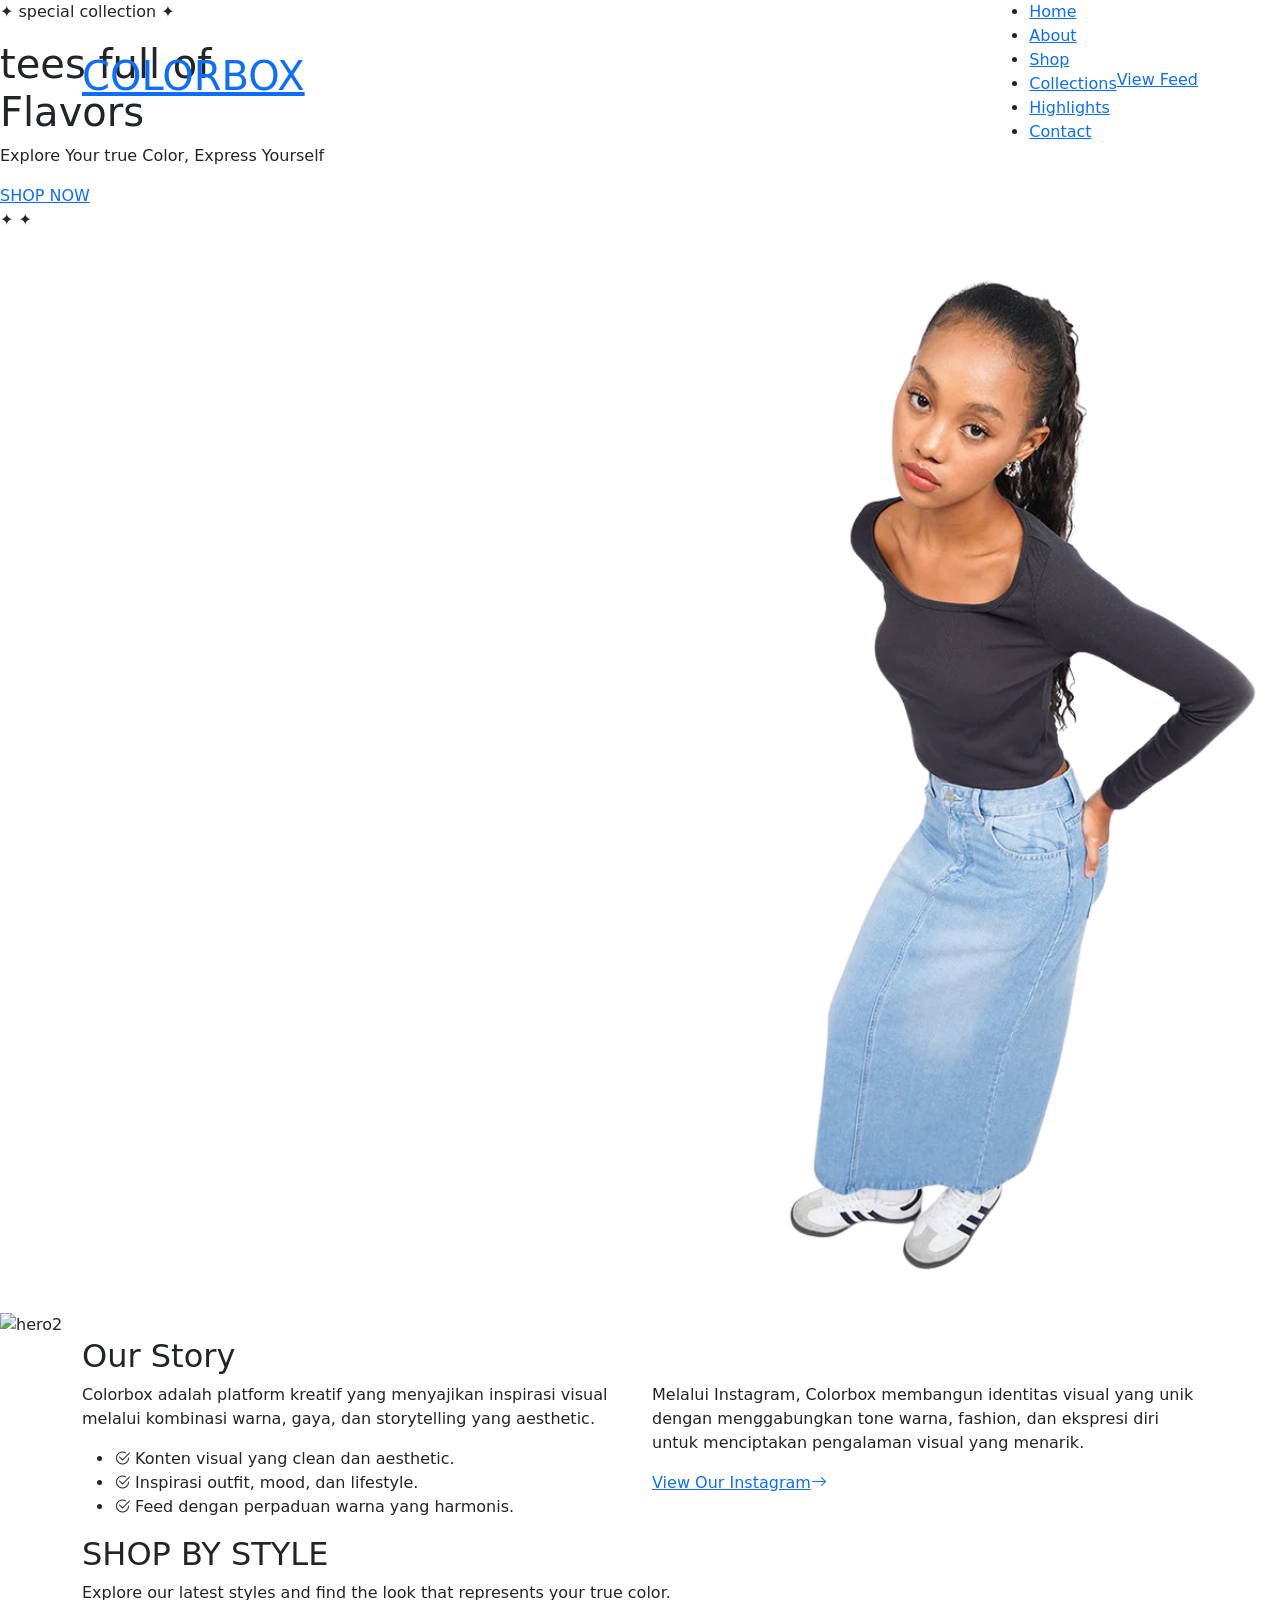
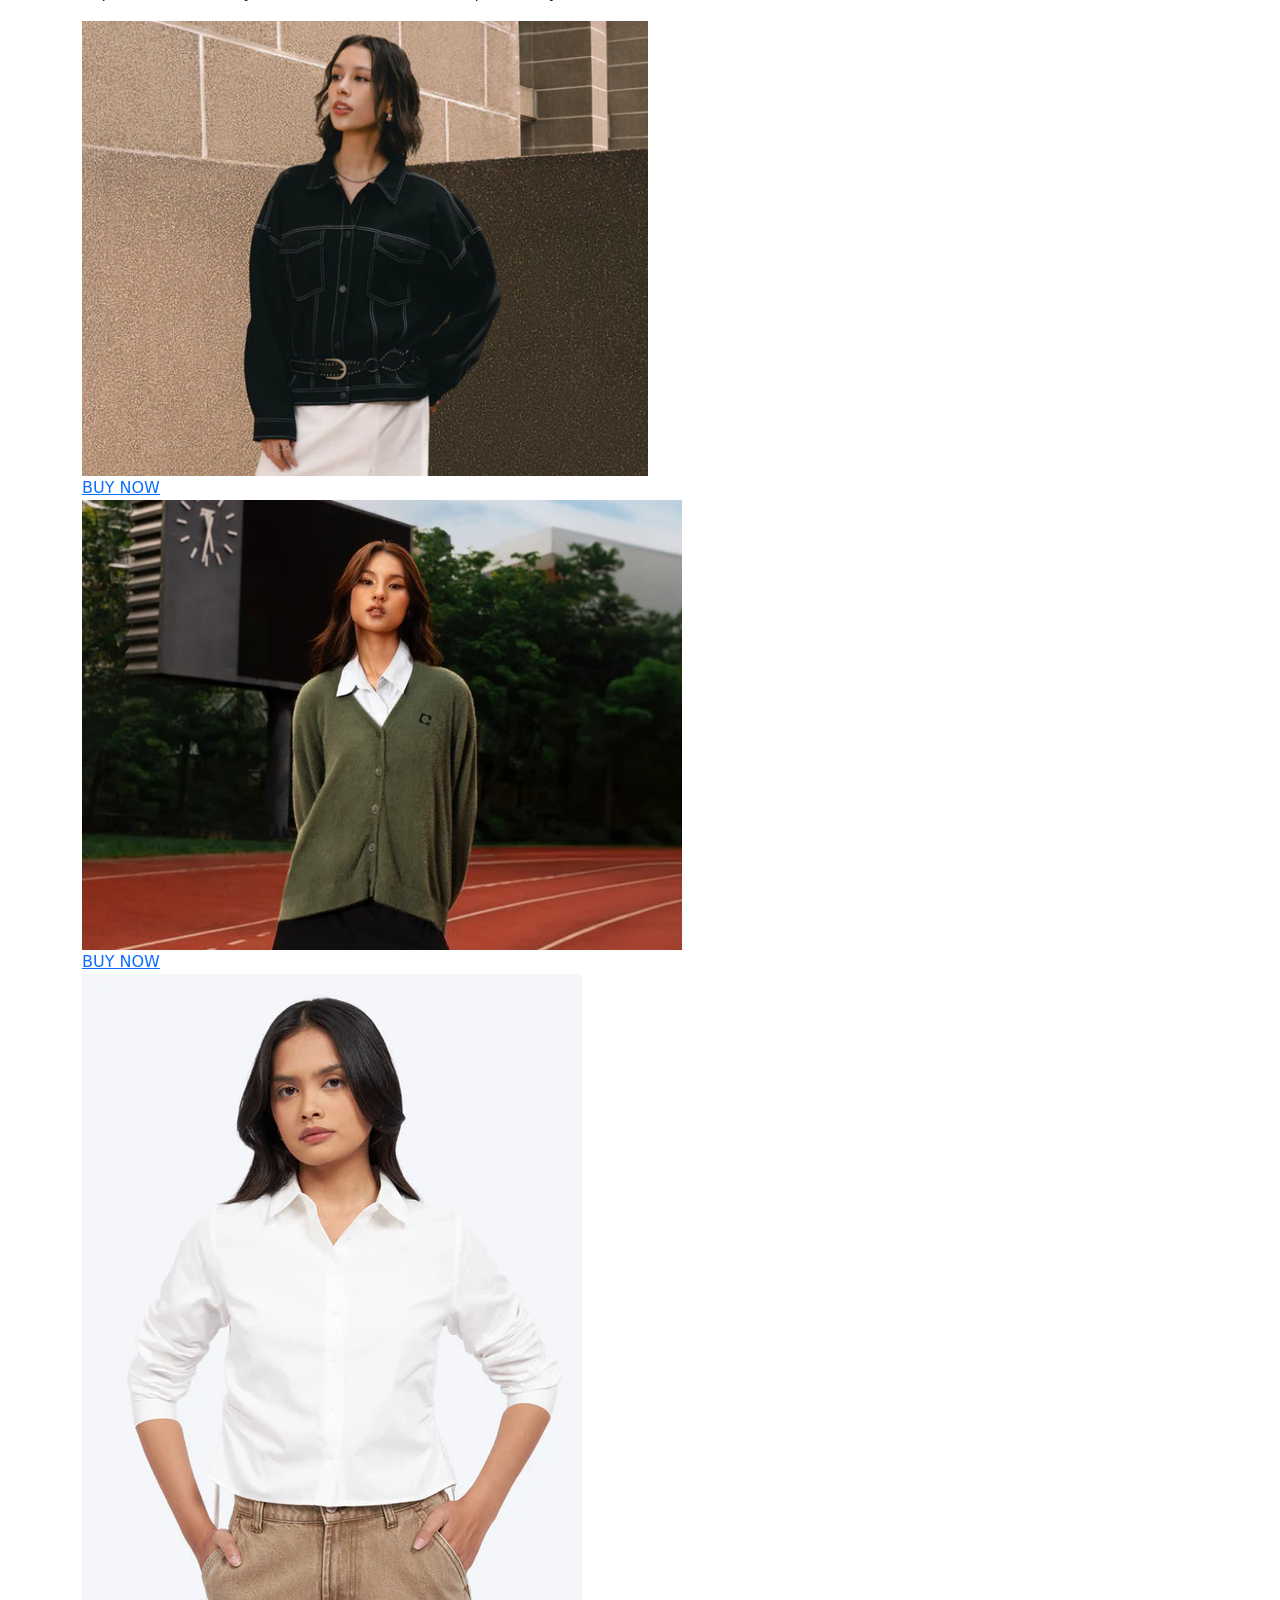
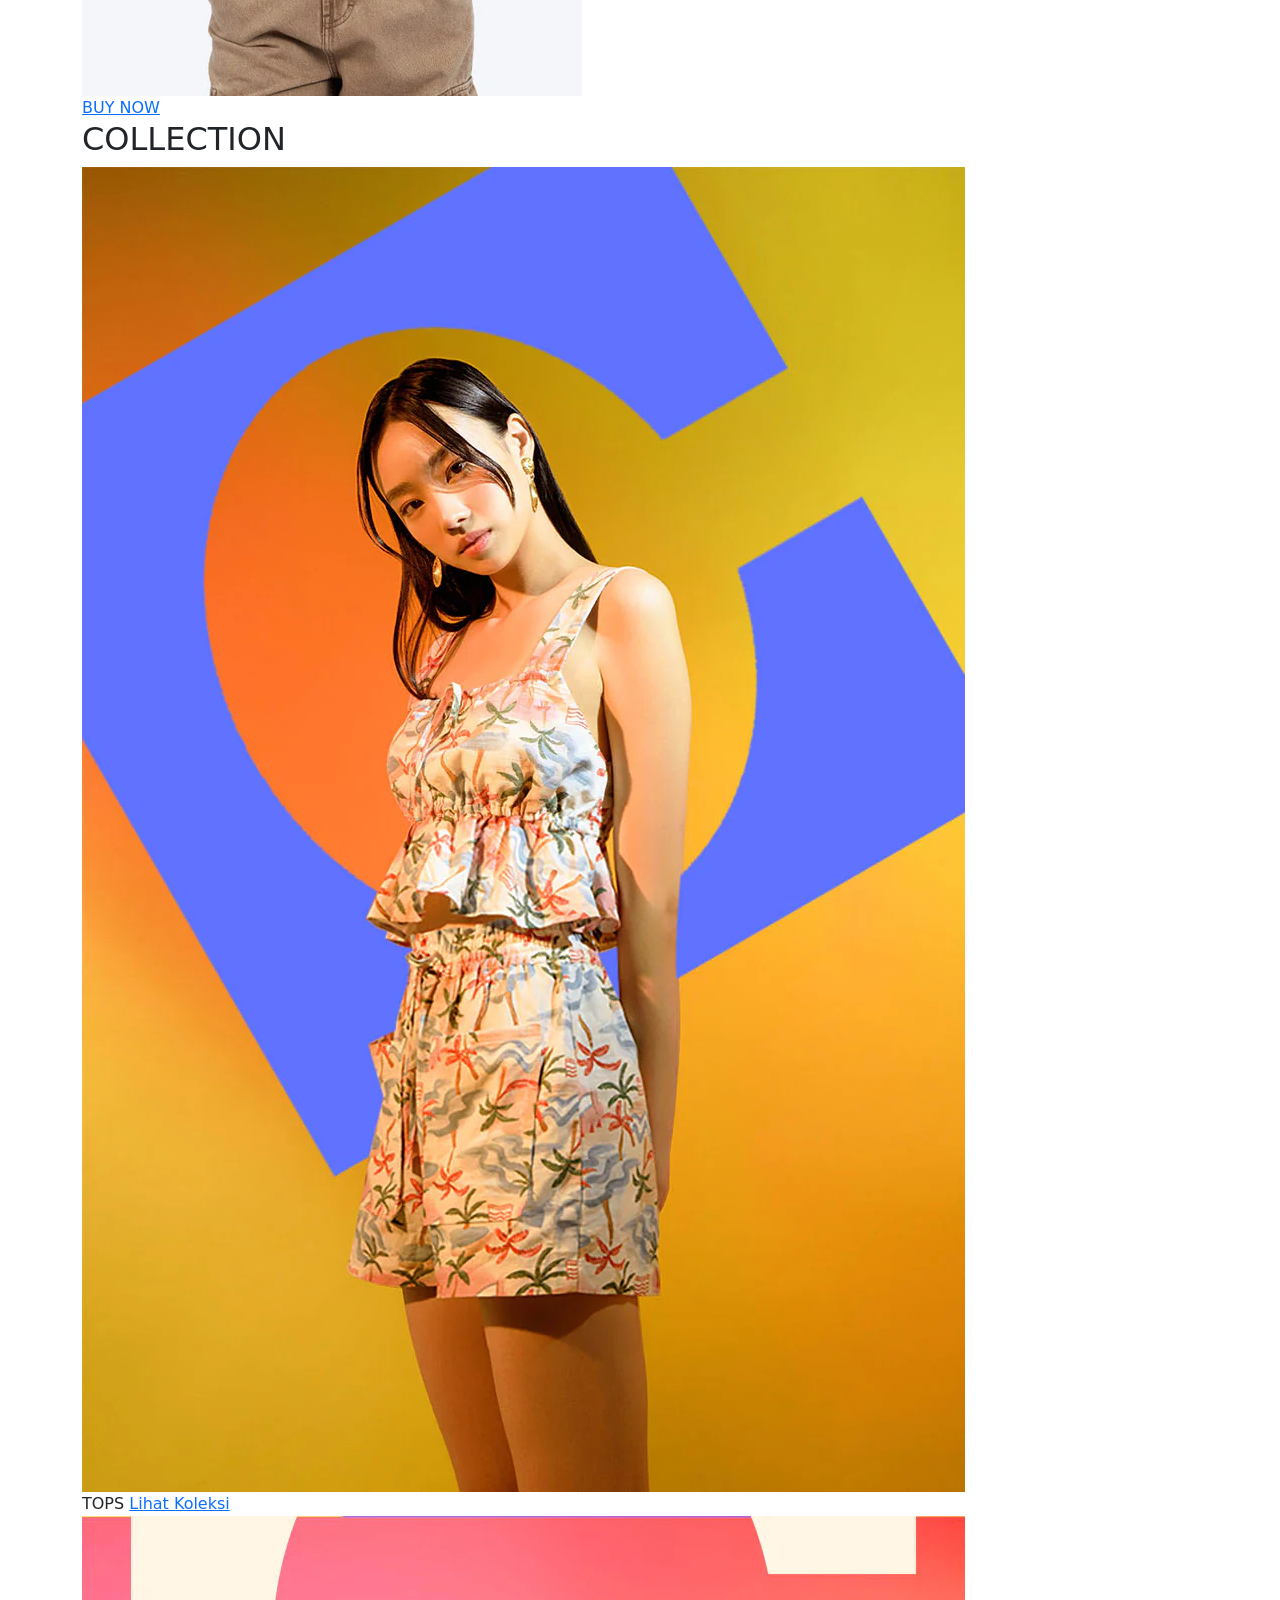
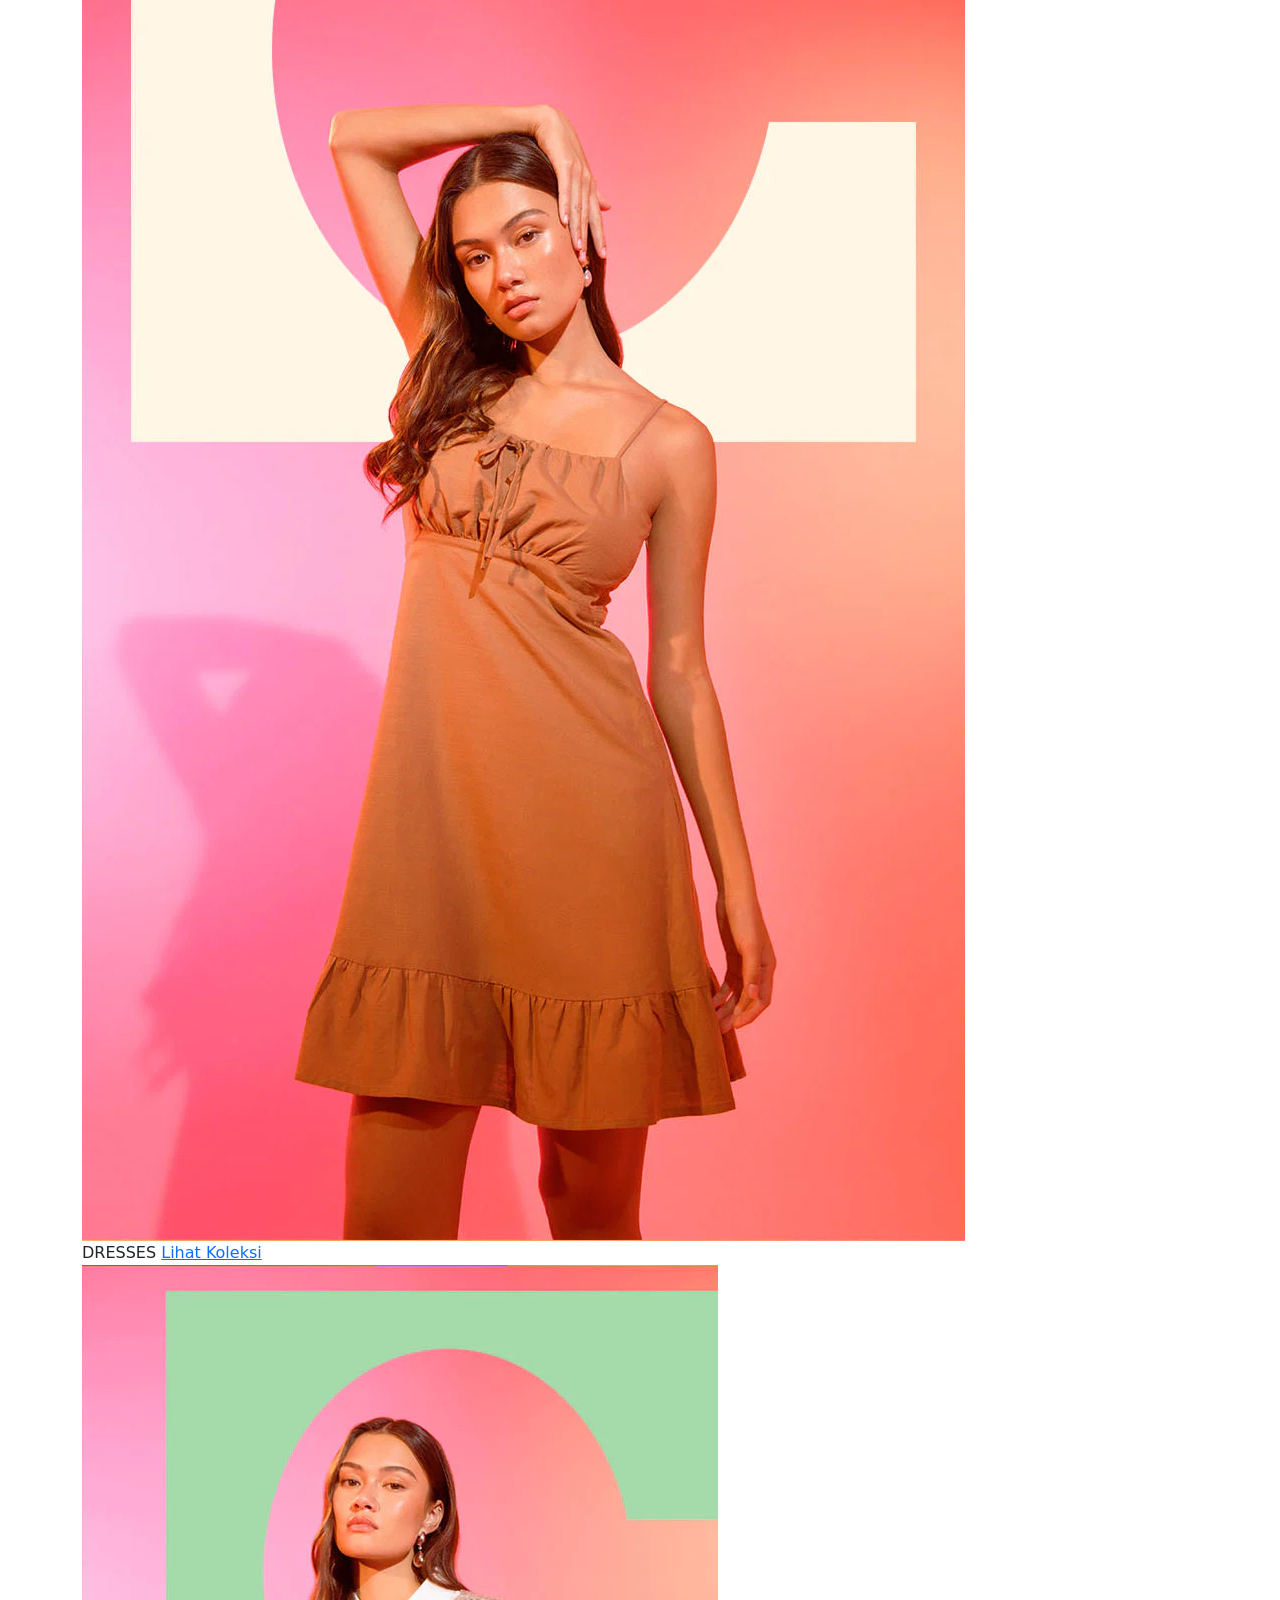
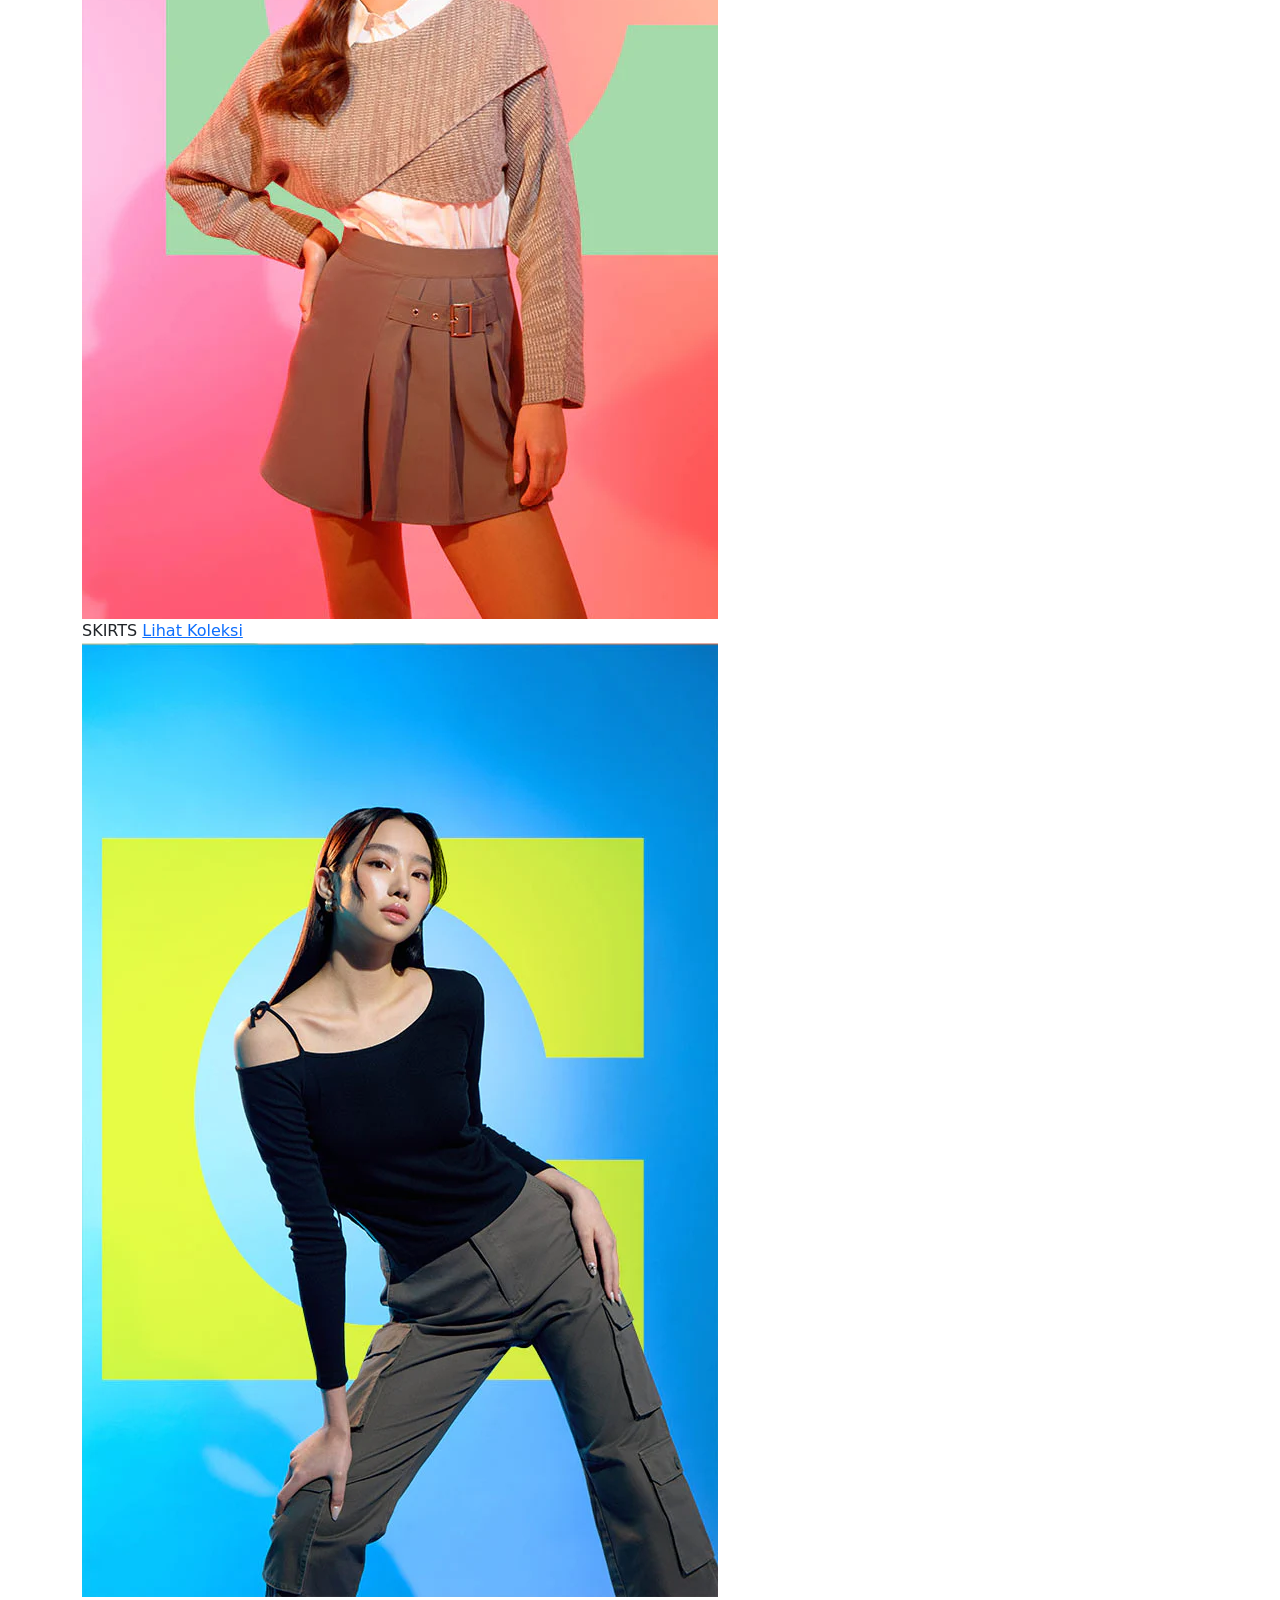
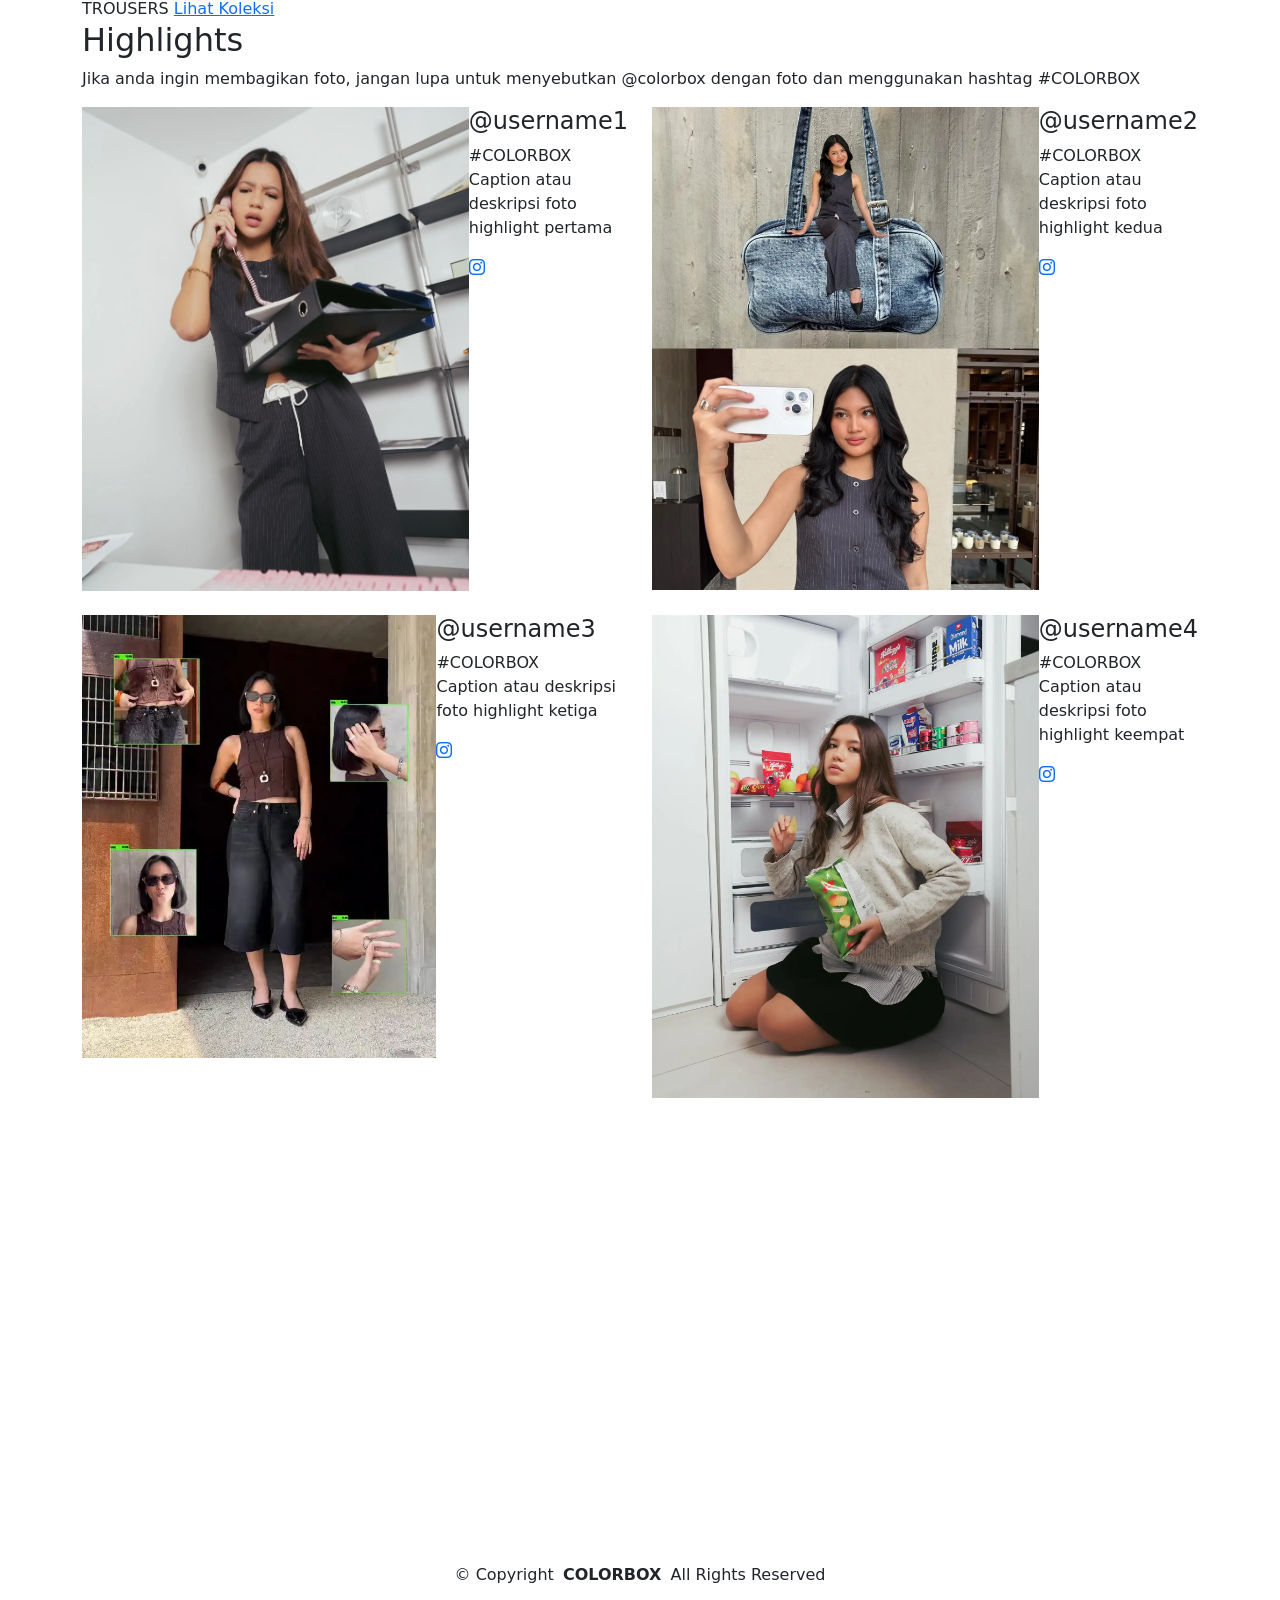
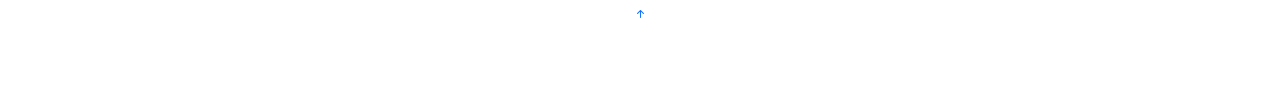
==== commit c3c56c32: "Pertemuan 5 (Make Over IG)" ====
--- a/makeOverIG.html
+++ b/makeOverIG.html
@@ -9,8 +9,8 @@
     <meta name="keywords" content="">
 
     <!-- Favicons -->
-    <link href="/assets/img/favicon.png" rel="icon">
-    <link href="/assets/img/apple-touch-icon.png" rel="apple-touch-icon">
+    <link href="assets/img/favicon.png" rel="icon">
+    <link href="assets/img/apple-touch-icon.png" rel="apple-touch-icon">
 
     <!-- Fonts -->
     <link href="https://fonts.googleapis.com" rel="preconnect">
@@ -20,15 +20,14 @@
         rel="stylesheet">
 
     <!-- Vendor CSS Files -->
-    <link href="/assets/vendor/bootstrap/css/bootstrap.min.css" rel="stylesheet">
-    <link href="/assets/vendor/bootstrap-icons/bootstrap-icons.css" rel="stylesheet">
-    <link href="/assets/vendor/aos/aos.css" rel="stylesheet">
-    <link href="/assets/vendor/glightbox/css/glightbox.min.css" rel="stylesheet">
-    <link href="/assets/vendor/swiper/swiper-bundle.min.css" rel="stylesheet">
+    <link href="assets/vendor/bootstrap/css/bootstrap.min.css" rel="stylesheet">
+    <link href="assets/vendor/bootstrap-icons/bootstrap-icons.css" rel="stylesheet">
+    <link href="assets/vendor/aos/aos.css" rel="stylesheet">
+    <link href="assets/vendor/glightbox/css/glightbox.min.css" rel="stylesheet">
+    <link href="assets/vendor/swiper/swiper-bundle.min.css" rel="stylesheet">
 
     <!-- Main CSS File -->
-    <link href="/assets/css/main.css" rel="stylesheet">
-    <link href="/assets/css/makeover.css" rel="stylesheet">
+    <link href="assets/css/makeover.css" rel="stylesheet">
 
     <!-- =======================================================
   * Template Name: Arsha
@@ -93,10 +92,10 @@
 
                     <div class="hero-images">
                         <div class="hero-img-wrap">
-                            <img src="/assets/img/hero1.png" class="hero-sway hero-img-main" alt="hero">
+                            <img src="assets/img/hero1.png" class="hero-sway hero-img-main" alt="hero">
                         </div>
                         <div class="hero-img-wrap">
-                            <img src="/assets/img/hero2.png" class="hero-sway hero-img-side" alt="hero2">
+                            <img src="assets/img/hero2.png" class="hero-sway hero-img-side" alt="hero2">
                         </div>
                     </div>
 
@@ -160,7 +159,7 @@
 
                     <div class="style-card" data-aos="fade-up" data-aos-delay="100">
                         <div class="style-card-img">
-                            <img src="/assets/img/shop/shop1.png" alt="Style 1">
+                            <img src="assets/img/shop/shop1.png" alt="Style 1">
                             <div class="style-card-overlay">
                                 <a href="#" class="style-btn">BUY NOW</a>
                             </div>
@@ -169,7 +168,7 @@
 
                     <div class="style-card" data-aos="fade-up" data-aos-delay="200">
                         <div class="style-card-img">
-                            <img src="/assets/img/shop/shop2.jpg" alt="Style 2">
+                            <img src="assets/img/shop/shop2.jpg" alt="Style 2">
                             <div class="style-card-overlay">
                                 <a href="#" class="style-btn">BUY NOW</a>
                             </div>
@@ -178,7 +177,7 @@
 
                     <div class="style-card" data-aos="fade-up" data-aos-delay="300">
                         <div class="style-card-img">
-                            <img src="/assets/img/shop/shop3.jpg" alt="Style 3">
+                            <img src="assets/img/shop/shop3.jpg" alt="Style 3">
                             <div class="style-card-overlay">
                                 <a href="#" class="style-btn">BUY NOW</a>
                             </div>
@@ -203,7 +202,7 @@
 
                     <div class="collection-card" data-aos="fade-up" data-aos-delay="200">
                         <div class="collection-img">
-                            <img src="/assets/img/collection/collection1.jpg" alt="Tops">
+                            <img src="assets/img/collection/collection1.jpg" alt="Tops">
                         </div>
                         <div class="collection-footer">
                             <span class="collection-label">TOPS</span>
@@ -213,7 +212,7 @@
 
                     <div class="collection-card" data-aos="fade-up" data-aos-delay="300">
                         <div class="collection-img">
-                            <img src="/assets/img/collection/collection2.jpg" alt="Dresses">
+                            <img src="assets/img/collection/collection2.jpg" alt="Dresses">
                         </div>
                         <div class="collection-footer">
                             <span class="collection-label">DRESSES</span>
@@ -223,7 +222,7 @@
 
                     <div class="collection-card" data-aos="fade-up" data-aos-delay="400">
                         <div class="collection-img">
-                            <img src="/assets/img/collection/collection3.jpg" alt="Skirts">
+                            <img src="assets/img/collection/collection3.jpg" alt="Skirts">
                         </div>
                         <div class="collection-footer">
                             <span class="collection-label">SKIRTS</span>
@@ -233,7 +232,7 @@
 
                     <div class="collection-card" data-aos="fade-up" data-aos-delay="500">
                         <div class="collection-img">
-                            <img src="/assets/img/collection/collection4.jpg" alt="Trousers">
+                            <img src="assets/img/collection/collection4.jpg" alt="Trousers">
                         </div>
                         <div class="collection-footer">
                             <span class="collection-label">TROUSERS</span>
@@ -263,7 +262,7 @@
 
                     <div class="col-lg-6" data-aos="fade-up" data-aos-delay="100">
                         <div class="team-member d-flex align-items-start">
-                            <div class="pic"><img src="/assets/img/highlight/highlight1.jpg" class="img-fluid" alt="">
+                            <div class="pic"><img src="assets/img/highlight/highlight1.jpg" class="img-fluid" alt="">
                             </div>
                             <div class="member-info">
                                 <h4>@username1</h4>
@@ -278,7 +277,7 @@
 
                     <div class="col-lg-6" data-aos="fade-up" data-aos-delay="200">
                         <div class="team-member d-flex align-items-start">
-                            <div class="pic"><img src="/assets/img/highlight/highlight2.jpg" class="img-fluid" alt="">
+                            <div class="pic"><img src="assets/img/highlight/highlight2.jpg" class="img-fluid" alt="">
                             </div>
                             <div class="member-info">
                                 <h4>@username2</h4>
@@ -432,17 +431,17 @@
     <div id="preloader"></div>
 
     <!-- Vendor JS Files -->
-    <script src="/assets/vendor/bootstrap/js/bootstrap.bundle.min.js"></script>
-    <script src="/assets/vendor/php-email-form/validate.js"></script>
-    <script src="/assets/vendor/aos/aos.js"></script>
-    <script src="/assets/vendor/glightbox/js/glightbox.min.js"></script>
-    <script src="/assets/vendor/swiper/swiper-bundle.min.js"></script>
-    <script src="/assets/vendor/waypoints/noframework.waypoints.js"></script>
-    <script src="/assets/vendor/imagesloaded/imagesloaded.pkgd.min.js"></script>
-    <script src="/assets/vendor/isotope-layout/isotope.pkgd.min.js"></script>
+    <script src="assets/vendor/bootstrap/js/bootstrap.bundle.min.js"></script>
+    <script src="assets/vendor/php-email-form/validate.js"></script>
+    <script src="assets/vendor/aos/aos.js"></script>
+    <script src="assets/vendor/glightbox/js/glightbox.min.js"></script>
+    <script src="assets/vendor/swiper/swiper-bundle.min.js"></script>
+    <script src="assets/vendor/waypoints/noframework.waypoints.js"></script>
+    <script src="assets/vendor/imagesloaded/imagesloaded.pkgd.min.js"></script>
+    <script src="assets/vendor/isotope-layout/isotope.pkgd.min.js"></script>
 
     <!-- Main JS File -->
-    <script src="/assets/js/main.js"></script>
+    <script src="assets/js/main.js"></script>
 
 </body>
 
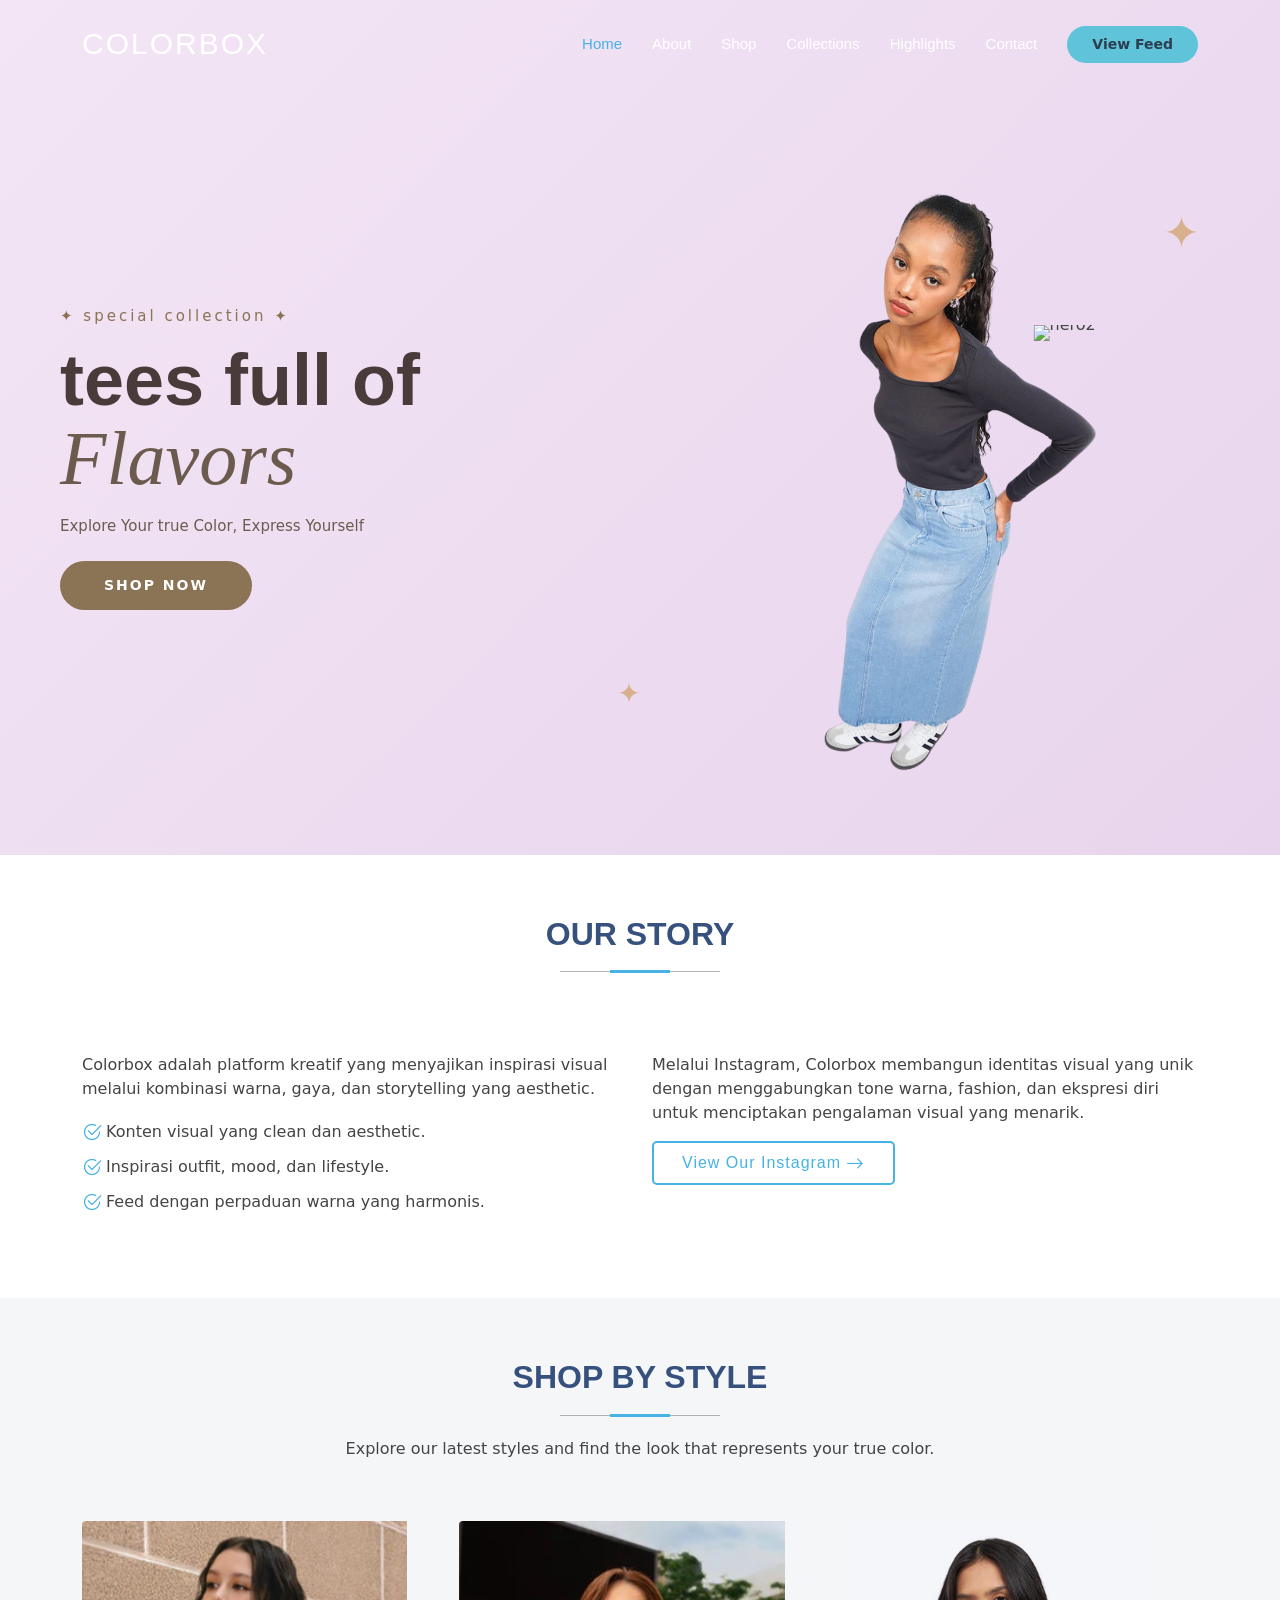
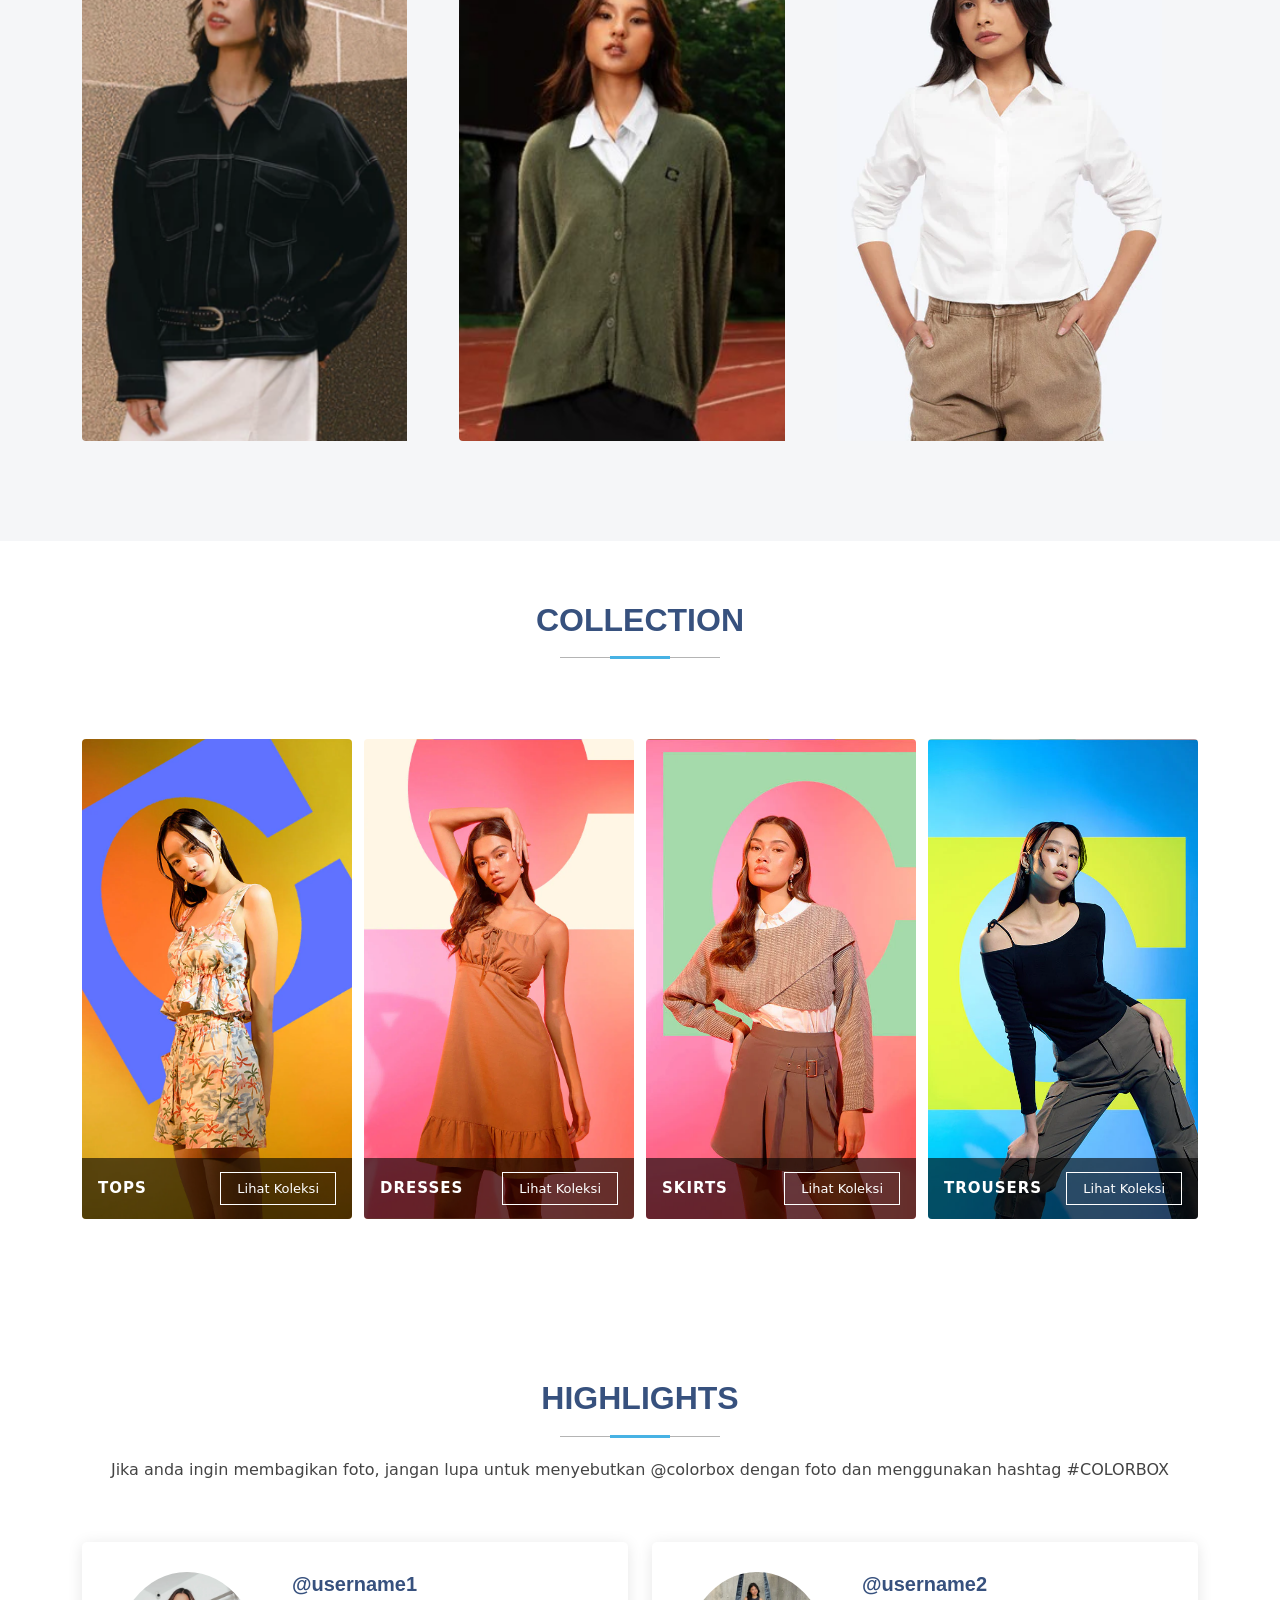
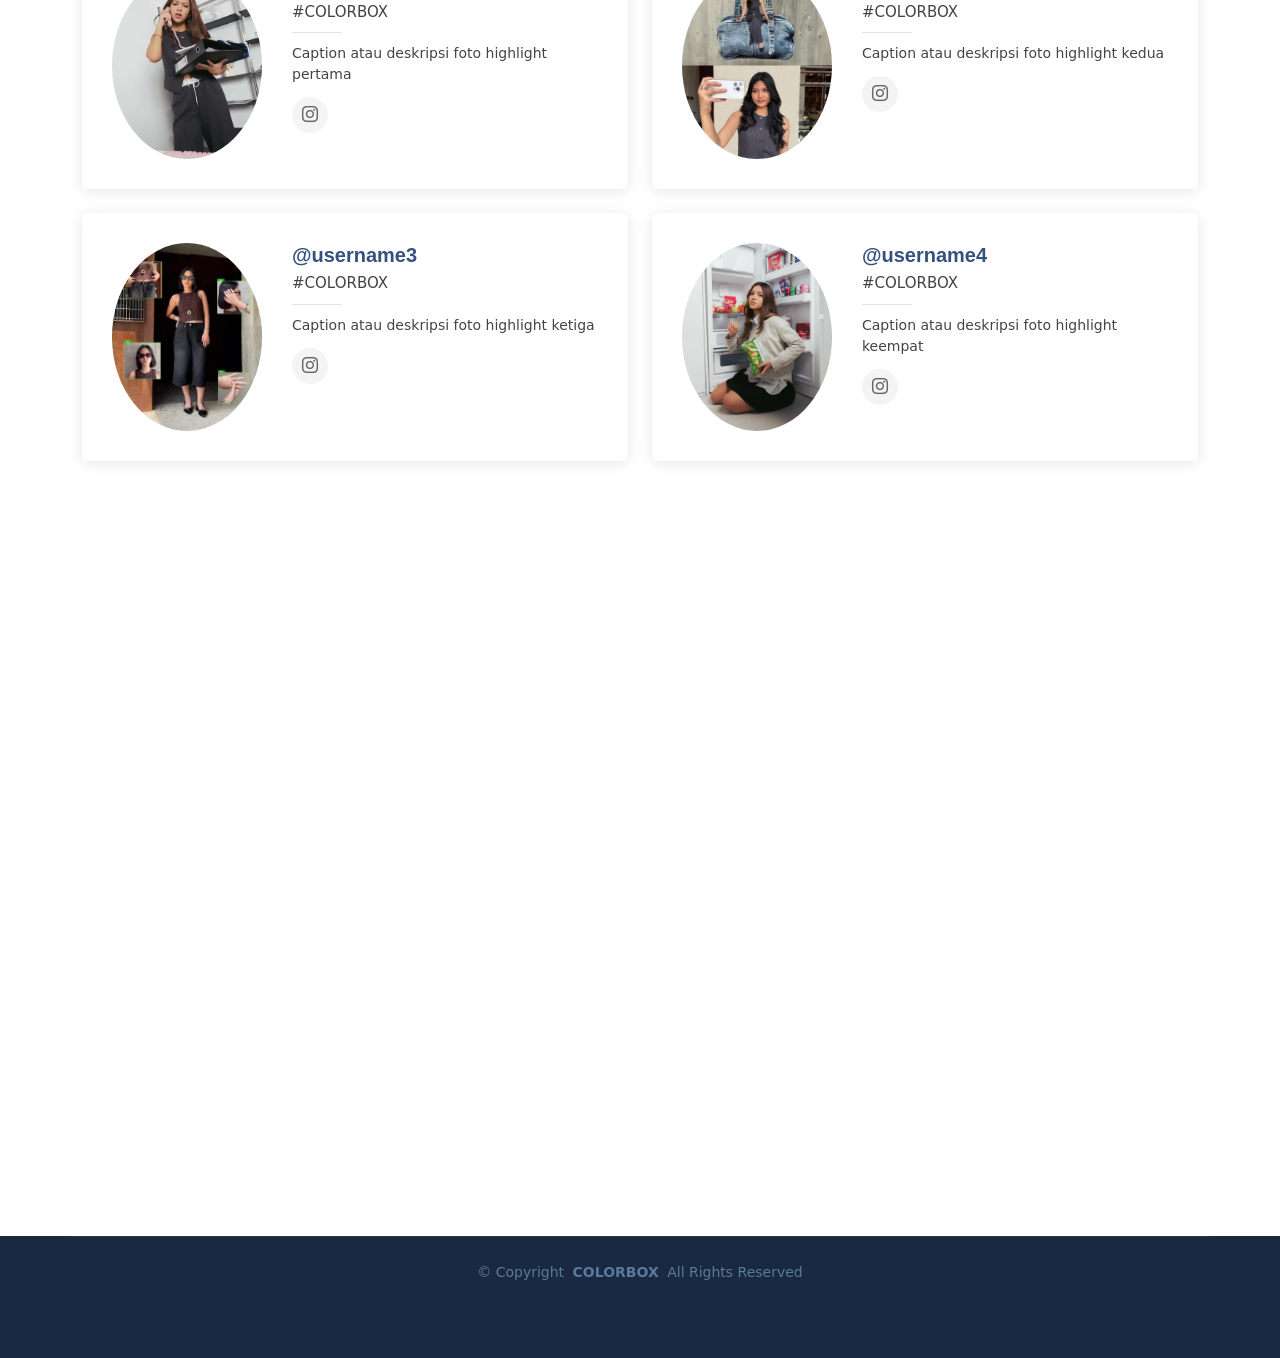
==== commit a1b758fe: "full file" ====
--- a/makeOverIG.html
+++ b/makeOverIG.html
@@ -27,7 +27,7 @@
     <link href="assets/vendor/swiper/swiper-bundle.min.css" rel="stylesheet">
 
     <!-- Main CSS File -->
-    <link href="assets/css/makeover.css" rel="stylesheet">
+    <link href="assets/css/makeOver.css" rel="stylesheet">
 
     <!-- =======================================================
   * Template Name: Arsha
--- a/assets/css/makeOver.css
+++ b/assets/css/makeOver.css
@@ -0,0 +1,3853 @@
+/**
+* Template Name: Arsha
+* Template URL: https://bootstrapmade.com/arsha-free-bootstrap-html-template-corporate/
+* Updated: Feb 22 2025 with Bootstrap v5.3.3
+* Author: BootstrapMade.com
+* License: https://bootstrapmade.com/license/
+*/
+
+/*--------------------------------------------------------------
+# Font & Color Variables
+# Help: https://bootstrapmade.com/color-system/
+--------------------------------------------------------------*/
+/* Fonts */
+:root {
+  --default-font: "Open Sans",  system-ui, -apple-system, "Segoe UI", Roboto, "Helvetica Neue", Arial, "Noto Sans", "Liberation Sans", sans-serif, "Apple Color Emoji", "Segoe UI Emoji", "Segoe UI Symbol", "Noto Color Emoji";
+  --heading-font: "Jost",  sans-serif;
+  --nav-font: "Poppins",  sans-serif;
+}
+
+/* Global Colors - The following color variables are used throughout the website. Updating them here will change the color scheme of the entire website */
+:root { 
+  --background-color: #ffffff; /* Background color for the entire website, including individual sections */
+  --default-color: #444444; /* Default color used for the majority of the text content across the entire website */
+  --heading-color: #37517e; /* Color for headings, subheadings and title throughout the website */
+  --accent-color: #47b2e4; /* Accent color that represents your brand on the website. It's used for buttons, links, and other elements that need to stand out */
+  --surface-color: #ffffff; /* The surface color is used as a background of boxed elements within sections, such as cards, icon boxes, or other elements that require a visual separation from the global background. */
+  --contrast-color: #ffffff; /* Contrast color for text, ensuring readability against backgrounds of accent, heading, or default colors. */
+}
+
+/* Nav Menu Colors - The following color variables are used specifically for the navigation menu. They are separate from the global colors to allow for more customization options */
+:root {
+  --nav-color: #ffffff;  /* The default color of the main navmenu links */
+  --nav-hover-color: #47b2e4; /* Applied to main navmenu links when they are hovered over or active */
+  --nav-mobile-background-color: #ffffff; /* Used as the background color for mobile navigation menu */
+  --nav-dropdown-background-color: #ffffff; /* Used as the background color for dropdown items that appear when hovering over primary navigation items */
+  --nav-dropdown-color: #444444; /* Used for navigation links of the dropdown items in the navigation menu. */
+  --nav-dropdown-hover-color: #47b2e4; /* Similar to --nav-hover-color, this color is applied to dropdown navigation links when they are hovered over. */
+}
+
+/* Color Presets - These classes override global colors when applied to any section or element, providing reuse of the sam color scheme. */
+
+.light-background {
+  --background-color: #f5f6f8;
+  --surface-color: #ffffff;
+}
+
+.dark-background {
+  --background-color: #37517e;
+  --default-color: #ffffff;
+  --heading-color: #ffffff;
+  --surface-color: #4668a2;
+  --contrast-color: #ffffff;
+}
+
+/* Smooth scroll */
+:root {
+  scroll-behavior: smooth;
+}
+
+/*--------------------------------------------------------------
+# General Styling & Shared Classes
+--------------------------------------------------------------*/
+body {
+  color: var(--default-color);
+  background-color: var(--background-color);
+  font-family: var(--default-font);
+}
+
+a {
+  color: var(--accent-color);
+  text-decoration: none;
+  transition: 0.3s;
+}
+
+a:hover {
+  color: color-mix(in srgb, var(--accent-color), transparent 25%);
+  text-decoration: none;
+}
+
+h1,
+h2,
+h3,
+h4,
+h5,
+h6 {
+  color: var(--heading-color);
+  font-family: var(--heading-font);
+}
+
+/* PHP Email Form Messages
+------------------------------*/
+.php-email-form .error-message {
+  display: none;
+  background: #df1529;
+  color: #ffffff;
+  text-align: left;
+  padding: 15px;
+  margin-bottom: 24px;
+  font-weight: 600;
+}
+
+.php-email-form .sent-message {
+  display: none;
+  color: #ffffff;
+  background: #059652;
+  text-align: center;
+  padding: 15px;
+  margin-bottom: 24px;
+  font-weight: 600;
+}
+
+.php-email-form .loading {
+  display: none;
+  background: var(--surface-color);
+  text-align: center;
+  padding: 15px;
+  margin-bottom: 24px;
+}
+
+.php-email-form .loading:before {
+  content: "";
+  display: inline-block;
+  border-radius: 50%;
+  width: 24px;
+  height: 24px;
+  margin: 0 10px -6px 0;
+  border: 3px solid var(--accent-color);
+  border-top-color: var(--surface-color);
+  animation: php-email-form-loading 1s linear infinite;
+}
+
+@keyframes php-email-form-loading {
+  0% {
+    transform: rotate(0deg);
+  }
+
+  100% {
+    transform: rotate(360deg);
+  }
+}
+
+/*--------------------------------------------------------------
+# Global Header
+--------------------------------------------------------------*/
+.header {
+  --background-color: #2c3e50;
+  --heading-color: #ffffff;
+  color: var(--default-color);
+  background-color: var(--background-color);
+  padding: 15px 0;
+  transition: all 0.5s;
+  z-index: 997;
+}
+
+.header .logo {
+  line-height: 1;
+}
+
+.header .logo img {
+  max-height: 36px;
+  margin-right: 8px;
+}
+
+.header .logo h1 {
+  font-size: 30px;
+  margin: 0;
+  font-weight: 500;
+  color: var(--heading-color);
+  letter-spacing: 2px;
+  text-transform: uppercase;
+}
+
+.header .btn-getstarted,
+.header .btn-getstarted:focus {
+  color: #2c3e50;
+  background: #5fc3d9;
+  font-size: 14px;
+  padding: 8px 25px;
+  margin: 0 0 0 30px;
+  border-radius: 50px;
+  transition: 0.3s;
+  font-weight: 600;
+}
+
+.header .btn-getstarted:hover,
+.header .btn-getstarted:focus:hover {
+  color: #2c3e50;
+  background: #4db5cc;
+}
+
+@media (max-width: 1200px) {
+  .header .logo {
+    order: 1;
+  }
+
+  .header .btn-getstarted {
+    order: 2;
+    margin: 0 15px 0 0;
+    padding: 6px 15px;
+  }
+
+  .header .navmenu {
+    order: 3;
+  }
+}
+
+/* Index Page Header
+------------------------------*/
+.index-page .header {
+  --background-color: rgba(255, 255, 255, 0);
+  --heading-color: #ffffff;
+  --nav-color: #ffffff;
+}
+
+/* Index Page Header on Scroll
+------------------------------*/
+.index-page.scrolled .header {
+  --background-color: rgba(40, 58, 90, 0.9);
+}
+
+/*--------------------------------------------------------------
+# Navigation Menu
+--------------------------------------------------------------*/
+/* Desktop Navigation */
+@media (min-width: 1200px) {
+  .navmenu {
+    padding: 0;
+  }
+
+  .navmenu ul {
+    margin: 0;
+    padding: 0;
+    display: flex;
+    list-style: none;
+    align-items: center;
+  }
+
+  .navmenu li {
+    position: relative;
+  }
+
+  .navmenu a,
+  .navmenu a:focus {
+    color: var(--nav-color);
+    padding: 18px 15px;
+    font-size: 15px;
+    font-family: var(--nav-font);
+    font-weight: 400;
+    display: flex;
+    align-items: center;
+    justify-content: space-between;
+    white-space: nowrap;
+    transition: 0.3s;
+  }
+
+  .navmenu a i,
+  .navmenu a:focus i {
+    font-size: 12px;
+    line-height: 0;
+    margin-left: 5px;
+    transition: 0.3s;
+  }
+
+  .navmenu li:last-child a {
+    padding-right: 0;
+  }
+
+  .navmenu li:hover>a,
+  .navmenu .active,
+  .navmenu .active:focus {
+    color: var(--nav-hover-color);
+  }
+
+  .navmenu .dropdown ul {
+    margin: 0;
+    padding: 10px 0;
+    background: var(--nav-dropdown-background-color);
+    display: block;
+    position: absolute;
+    visibility: hidden;
+    left: 14px;
+    top: 130%;
+    opacity: 0;
+    transition: 0.3s;
+    border-radius: 4px;
+    z-index: 99;
+    box-shadow: 0px 0px 30px rgba(0, 0, 0, 0.1);
+  }
+
+  .navmenu .dropdown ul li {
+    min-width: 200px;
+  }
+
+  .navmenu .dropdown ul a {
+    padding: 10px 20px;
+    font-size: 15px;
+    text-transform: none;
+    color: var(--nav-dropdown-color);
+  }
+
+  .navmenu .dropdown ul a i {
+    font-size: 12px;
+  }
+
+  .navmenu .dropdown ul a:hover,
+  .navmenu .dropdown ul .active:hover,
+  .navmenu .dropdown ul li:hover>a {
+    color: var(--nav-dropdown-hover-color);
+  }
+
+  .navmenu .dropdown:hover>ul {
+    opacity: 1;
+    top: 100%;
+    visibility: visible;
+  }
+
+  .navmenu .dropdown .dropdown ul {
+    top: 0;
+    left: -90%;
+    visibility: hidden;
+  }
+
+  .navmenu .dropdown .dropdown:hover>ul {
+    opacity: 1;
+    top: 0;
+    left: -100%;
+    visibility: visible;
+  }
+
+  .navmenu .megamenu {
+    position: static;
+  }
+
+  .navmenu .megamenu ul {
+    margin: 0;
+    padding: 10px;
+    background: var(--nav-dropdown-background-color);
+    box-shadow: 0px 0px 20px rgba(0, 0, 0, 0.1);
+    position: absolute;
+    top: 130%;
+    left: 0;
+    right: 0;
+    visibility: hidden;
+    opacity: 0;
+    display: flex;
+    transition: 0.3s;
+    border-radius: 4px;
+    z-index: 99;
+  }
+
+  .navmenu .megamenu ul li {
+    flex: 1;
+  }
+
+  .navmenu .megamenu ul li a,
+  .navmenu .megamenu ul li:hover>a {
+    padding: 10px 20px;
+    font-size: 15px;
+    color: var(--nav-dropdown-color);
+  }
+
+  .navmenu .megamenu ul li a:hover,
+  .navmenu .megamenu ul li .active,
+  .navmenu .megamenu ul li .active:hover {
+    color: var(--nav-dropdown-hover-color);
+  }
+
+  .navmenu .megamenu:hover>ul {
+    opacity: 1;
+    top: 100%;
+    visibility: visible;
+  }
+
+  .navmenu .dd-box-shadow {
+    box-shadow: 0px 0px 30px rgba(0, 0, 0, 0.1);
+  }
+}
+
+/* Mobile Navigation */
+@media (max-width: 1199px) {
+  .mobile-nav-toggle {
+    color: var(--nav-color);
+    font-size: 28px;
+    line-height: 0;
+    margin-right: 10px;
+    cursor: pointer;
+    transition: color 0.3s;
+  }
+
+  .navmenu {
+    padding: 0;
+    z-index: 9997;
+  }
+
+  .navmenu ul {
+    display: none;
+    list-style: none;
+    position: absolute;
+    inset: 60px 20px 20px 20px;
+    padding: 10px 0;
+    margin: 0;
+    border-radius: 6px;
+    background-color: var(--nav-mobile-background-color);
+    overflow-y: auto;
+    transition: 0.3s;
+    z-index: 9998;
+    box-shadow: 0px 0px 30px rgba(0, 0, 0, 0.1);
+  }
+
+  .navmenu a,
+  .navmenu a:focus {
+    color: var(--nav-dropdown-color);
+    padding: 10px 20px;
+    font-family: var(--nav-font);
+    font-size: 17px;
+    font-weight: 500;
+    display: flex;
+    align-items: center;
+    justify-content: space-between;
+    white-space: nowrap;
+    transition: 0.3s;
+  }
+
+  .navmenu a i,
+  .navmenu a:focus i {
+    font-size: 12px;
+    line-height: 0;
+    margin-left: 5px;
+    width: 30px;
+    height: 30px;
+    display: flex;
+    align-items: center;
+    justify-content: center;
+    border-radius: 50%;
+    transition: 0.3s;
+    background-color: color-mix(in srgb, var(--accent-color), transparent 90%);
+  }
+
+  .navmenu a i:hover,
+  .navmenu a:focus i:hover {
+    background-color: var(--accent-color);
+    color: var(--contrast-color);
+  }
+
+  .navmenu a:hover,
+  .navmenu .active,
+  .navmenu .active:focus {
+    color: var(--nav-dropdown-hover-color);
+  }
+
+  .navmenu .active i,
+  .navmenu .active:focus i {
+    background-color: var(--accent-color);
+    color: var(--contrast-color);
+    transform: rotate(180deg);
+  }
+
+  .navmenu .dropdown ul {
+    position: static;
+    display: none;
+    z-index: 99;
+    padding: 10px 0;
+    margin: 10px 20px;
+    background-color: var(--nav-dropdown-background-color);
+    border: 1px solid color-mix(in srgb, var(--default-color), transparent 90%);
+    box-shadow: none;
+    transition: all 0.5s ease-in-out;
+  }
+
+  .navmenu .dropdown ul ul {
+    background-color: rgba(33, 37, 41, 0.1);
+  }
+
+  .navmenu .dropdown>.dropdown-active {
+    display: block;
+    background-color: rgba(33, 37, 41, 0.03);
+  }
+
+  .mobile-nav-active {
+    overflow: hidden;
+  }
+
+  .mobile-nav-active .mobile-nav-toggle {
+    color: #fff;
+    position: absolute;
+    font-size: 32px;
+    top: 15px;
+    right: 15px;
+    margin-right: 0;
+    z-index: 9999;
+  }
+
+  .mobile-nav-active .navmenu {
+    position: fixed;
+    overflow: hidden;
+    inset: 0;
+    background: rgba(33, 37, 41, 0.8);
+    transition: 0.3s;
+  }
+
+  .mobile-nav-active .navmenu>ul {
+    display: block;
+  }
+}
+
+/*--------------------------------------------------------------
+# Global Footer
+--------------------------------------------------------------*/
+.footer {
+  color: #adc4d8;
+  background-color: #1a2942;
+  font-size: 14px;
+  padding-bottom: 50px;
+  position: relative;
+}
+
+.footer .footer-newsletter {
+  background-color: color-mix(in srgb, var(--heading-color), transparent 95%);
+  padding: 50px 0;
+}
+
+.footer .footer-newsletter h4 {
+  font-size: 24px;
+}
+
+.footer .footer-newsletter .newsletter-form {
+  margin-top: 30px;
+  margin-bottom: 15px;
+  padding: 6px 8px;
+  position: relative;
+  background-color: color-mix(in srgb, var(--background-color), transparent 50%);
+  border: 1px solid color-mix(in srgb, var(--default-color), transparent 90%);
+  box-shadow: 0px 2px 25px rgba(0, 0, 0, 0.1);
+  display: flex;
+  transition: 0.3s;
+  border-radius: 50px;
+}
+
+.footer .footer-newsletter .newsletter-form:focus-within {
+  border-color: var(--accent-color);
+}
+
+.footer .footer-newsletter .newsletter-form input[type=email] {
+  border: 0;
+  padding: 4px;
+  width: 100%;
+  background-color: color-mix(in srgb, var(--background-color), transparent 50%);
+  color: var(--default-color);
+}
+
+.footer .footer-newsletter .newsletter-form input[type=email]:focus-visible {
+  outline: none;
+}
+
+.footer .footer-newsletter .newsletter-form input[type=submit] {
+  border: 0;
+  font-size: 16px;
+  padding: 0 20px;
+  margin: -7px -8px -7px 0;
+  background: var(--accent-color);
+  color: var(--contrast-color);
+  transition: 0.3s;
+  border-radius: 50px;
+}
+
+.footer .footer-newsletter .newsletter-form input[type=submit]:hover {
+  background: color-mix(in srgb, var(--accent-color), transparent 20%);
+}
+
+.footer .footer-top {
+  padding-top: 50px;
+}
+
+.footer .social-links a {
+  display: flex;
+  align-items: center;
+  justify-content: center;
+  width: 40px;
+  height: 40px;
+  border-radius: 50%;
+  border: 1px solid #243650;
+  font-size: 16px;
+  color: #7ec8e3;
+  background-color: #243650;
+  margin-right: 10px;
+  transition: 0.3s;
+}
+
+.footer .social-links a:hover {
+  color: #fff;
+  border-color: #7ec8e3;
+  background-color: #7ec8e3;
+}
+
+.footer h4 {
+  font-size: 16px;
+  font-weight: bold;
+  position: relative;
+  padding-bottom: 12px;
+  color: #7ec8e3;
+}
+
+.footer .footer-links {
+  margin-bottom: 30px;
+}
+
+.footer .footer-links ul {
+  list-style: none;
+  padding: 0;
+  margin: 0;
+}
+
+.footer .footer-links ul i {
+  margin-right: 3px;
+  font-size: 12px;
+  line-height: 0;
+  color: var(--accent-color);
+}
+
+.footer .footer-links ul li {
+  padding: 10px 0;
+  display: flex;
+  align-items: center;
+}
+
+.footer .footer-links ul li:first-child {
+  padding-top: 0;
+}
+
+.footer .footer-links ul a {
+  display: inline-block;
+  color: #adc4d8;
+  line-height: 1;
+}
+
+.footer .footer-links ul a:hover {
+  color: #7ec8e3;
+}
+
+.footer .footer-about a {
+  color: var(--heading-color);
+  font-size: 28px;
+  font-weight: 600;
+  text-transform: uppercase;
+  font-family: var(--heading-font);
+}
+
+.footer .footer-contact p {
+  margin-bottom: 5px;
+}
+
+.footer .copyright {
+  padding-top: 25px;
+  padding-bottom: 25px;
+  border-top: 1px solid #243650;
+  color: #5a7a99;
+}
+
+.footer .copyright p {
+  margin-bottom: 0;
+}
+
+.footer .credits {
+  margin-top: 6px;
+  font-size: 13px;
+}
+
+/*--------------------------------------------------------------
+# Preloader
+--------------------------------------------------------------*/
+#preloader {
+  position: fixed;
+  inset: 0;
+  z-index: 999999;
+  overflow: hidden;
+  background: var(--background-color);
+  transition: all 0.6s ease-out;
+}
+
+#preloader:before {
+  content: "";
+  position: fixed;
+  top: calc(50% - 30px);
+  left: calc(50% - 30px);
+  border: 6px solid #ffffff;
+  border-color: var(--accent-color) transparent var(--accent-color) transparent;
+  border-radius: 50%;
+  width: 60px;
+  height: 60px;
+  animation: animate-preloader 1.5s linear infinite;
+}
+
+@keyframes animate-preloader {
+  0% {
+    transform: rotate(0deg);
+  }
+
+  100% {
+    transform: rotate(360deg);
+  }
+}
+
+/*--------------------------------------------------------------
+# Scroll Top Button
+--------------------------------------------------------------*/
+.scroll-top {
+  position: fixed;
+  visibility: hidden;
+  opacity: 0;
+  right: 15px;
+  bottom: -15px;
+  z-index: 99999;
+  background-color: var(--accent-color);
+  width: 44px;
+  height: 44px;
+  border-radius: 50px;
+  transition: all 0.4s;
+}
+
+.scroll-top i {
+  font-size: 24px;
+  color: var(--contrast-color);
+  line-height: 0;
+}
+
+.scroll-top:hover {
+  background-color: color-mix(in srgb, var(--accent-color), transparent 20%);
+  color: var(--contrast-color);
+}
+
+.scroll-top.active {
+  visibility: visible;
+  opacity: 1;
+  bottom: 15px;
+}
+
+/*--------------------------------------------------------------
+# Disable aos animation delay on mobile devices
+--------------------------------------------------------------*/
+@media screen and (max-width: 768px) {
+  [data-aos-delay] {
+    transition-delay: 0 !important;
+  }
+}
+
+/*--------------------------------------------------------------
+# Global Page Titles & Breadcrumbs
+--------------------------------------------------------------*/
+.page-title {
+  --background-color: color-mix(in srgb, var(--default-color), transparent 96%);
+  color: var(--default-color);
+  background-color: var(--background-color);
+  padding: 20px 0;
+  position: relative;
+}
+
+.page-title h1 {
+  font-size: 28px;
+  font-weight: 700;
+  margin: 0;
+}
+
+.page-title .breadcrumbs ol {
+  display: flex;
+  flex-wrap: wrap;
+  list-style: none;
+  padding: 0 0 10px 0;
+  margin: 0;
+  font-size: 14px;
+}
+
+.page-title .breadcrumbs ol li+li {
+  padding-left: 10px;
+}
+
+.page-title .breadcrumbs ol li+li::before {
+  content: "/";
+  display: inline-block;
+  padding-right: 10px;
+  color: color-mix(in srgb, var(--default-color), transparent 70%);
+}
+
+/*--------------------------------------------------------------
+# Global Sections
+--------------------------------------------------------------*/
+section,
+.section {
+  color: var(--default-color);
+  background-color: var(--background-color);
+  padding: 60px 0;
+  scroll-margin-top: 88px;
+  overflow: clip;
+}
+
+@media (max-width: 1199px) {
+
+  section,
+  .section {
+    scroll-margin-top: 66px;
+  }
+}
+
+/*--------------------------------------------------------------
+# Global Section Titles
+--------------------------------------------------------------*/
+.section-title {
+  text-align: center;
+  padding-bottom: 60px;
+  position: relative;
+}
+
+.section-title h2 {
+  font-size: 32px;
+  font-weight: 700;
+  margin-bottom: 20px;
+  padding-bottom: 20px;
+  text-transform: uppercase;
+  position: relative;
+}
+
+.section-title h2:before {
+  content: "";
+  position: absolute;
+  display: block;
+  width: 160px;
+  height: 1px;
+  background: color-mix(in srgb, var(--default-color), transparent 60%);
+  left: 0;
+  right: 0;
+  bottom: 1px;
+  margin: auto;
+}
+
+.section-title h2::after {
+  content: "";
+  position: absolute;
+  display: block;
+  width: 60px;
+  height: 3px;
+  background: var(--accent-color);
+  left: 0;
+  right: 0;
+  bottom: 0;
+  margin: auto;
+}
+
+.section-title p {
+  margin-bottom: 0;
+}
+
+/*--------------------------------------------------------------
+# Hero Section
+--------------------------------------------------------------*/
+.hero {
+  width: 100%;
+  min-height: 80vh;
+  position: relative;
+  padding: 120px 0 60px 0;
+  display: flex;
+  align-items: center;
+  background: linear-gradient(135deg, #f3e5f5 0%, #e8d5ed 100%);
+  overflow: visible;
+}
+
+.hero-container {
+  display: flex;
+  flex-direction: row;
+  align-items: center;
+  width: 100%;
+  max-width: 1400px;
+  margin: 0 auto;
+  padding: 0 60px;
+  gap: 40px;
+}
+
+.hero-left {
+  flex: 0 0 42%;
+  display: flex;
+  flex-direction: column;
+  justify-content: center;
+  gap: 16px;
+}
+
+.hero .special-collection {
+  color: #8b7355;
+  font-size: 15px;
+  font-weight: 500;
+  letter-spacing: 3px;
+  text-transform: lowercase;
+  margin: 0;
+}
+
+.hero h1 {
+  margin: 0;
+  font-size: 72px;
+  font-weight: 700;
+  line-height: 1.05;
+  color: #4a3b3b;
+}
+
+.hero .flavors-text {
+  font-family: 'Brush Script MT', cursive;
+  font-style: italic;
+  font-weight: normal;
+  font-size: 76px;
+  color: #6b5b4f;
+  display: block;
+}
+
+.hero .hero-subtitle {
+  color: #6b5b4f;
+  font-size: 15px;
+  margin: 0;
+}
+
+.hero .btn-get-started {
+  display: inline-block;
+  width: fit-content;
+  background: #8b7355;
+  color: #fff;
+  font-size: 14px;
+  font-weight: 700;
+  letter-spacing: 2px;
+  text-transform: uppercase;
+  padding: 14px 44px;
+  border-radius: 50px;
+  text-decoration: none;
+  transition: background 0.3s;
+  margin-top: 8px;
+}
+
+.hero .btn-get-started:hover {
+  background: #a0896a;
+}
+
+.hero-right {
+  flex: 0 0 58%;
+  position: relative;
+  min-height: 75vh;
+  display: flex;
+  align-items: flex-end;
+  justify-content: center;
+}
+
+.hero-images {
+  display: flex;
+  flex-direction: row;
+  align-items: flex-end;
+  justify-content: center;
+  width: 100%;
+  position: absolute;
+  bottom: 0;
+  left: 50%;
+  transform: translateX(-50%);
+}
+
+.hero-img-wrap {
+  display: block;
+  line-height: 0;
+  flex-shrink: 0;
+}
+
+.hero-img-main {
+  height: 70vh;
+  width: auto;
+  display: block;
+}
+
+.hero-img-side {
+  height: 50vh;
+  width: auto;
+  display: block;
+  margin-left: -450px;
+  margin-bottom: 20px;
+}
+
+.hero-right .star {
+  position: absolute;
+  font-size: 36px;
+  color: #d4a574;
+  opacity: 0.8;
+  animation: rotate-star 4s linear infinite;
+}
+
+.hero-right .star-right-top {
+  top: 80px;
+  right: 60px;
+  font-size: 44px;
+}
+
+.hero-right .star-right-bottom {
+  bottom: 80px;
+  left: 30px;
+  font-size: 28px;
+}
+
+.hero-sway {
+  animation: sway 3s ease-in-out infinite;
+}
+
+@keyframes sway {
+  0%, 100% { transform: translateX(0px) rotate(0deg); }
+  50%       { transform: translateX(8px) rotate(1deg); }
+}
+
+@keyframes rotate-star {
+  0%   { transform: rotate(0deg); }
+  100% { transform: rotate(360deg); }
+}
+
+@media (max-width: 991px) {
+  .hero-container {
+    flex-direction: column;
+    padding: 40px 30px;
+    text-align: center;
+    align-items: center;
+  }
+
+  .hero-left {
+    flex: unset;
+    align-items: center;
+  }
+
+  .hero-right {
+    flex: unset;
+    min-height: 50vw;
+    width: 100%;
+    overflow: visible;
+  }
+
+  .hero-images {
+    position: relative;
+    bottom: unset;
+    left: unset;
+    justify-content: center;
+  }
+
+  .hero-img-main {
+    height: 45vw;
+  }
+
+  .hero-img-side {
+    height: 35vw;
+    margin-left: -20px;
+  }
+}
+
+@media (max-width: 640px) {
+  .hero h1 {
+    font-size: 36px;
+    line-height: 44px;
+  }
+
+  .hero .flavors-text {
+    font-size: 44px;
+  }
+}
+/*--------------------------------------------------------------
+# Collection Section
+--------------------------------------------------------------*/
+.collection-grid {
+  display: grid;
+  grid-template-columns: repeat(4, 1fr);
+  gap: 12px;
+  padding-bottom: 40px;
+}
+
+.collection-card {
+  position: relative;
+  overflow: hidden;
+  border-radius: 4px;
+  cursor: pointer;
+}
+
+.collection-img {
+  width: 100%;
+  height: 480px;
+  overflow: hidden;
+}
+
+.collection-img img {
+  width: 100%;
+  height: 100%;
+  object-fit: cover;
+  transition: transform 0.4s ease;
+}
+
+.collection-card:hover .collection-img img {
+  transform: scale(1.05);
+}
+
+.collection-footer {
+  position: absolute;
+  bottom: 0;
+  left: 0;
+  right: 0;
+  background: rgba(0, 0, 0, 0.6);
+  display: flex;
+  align-items: center;
+  justify-content: space-between;
+  padding: 14px 16px;
+}
+
+.collection-label {
+  color: #fff;
+  font-size: 15px;
+  font-weight: 700;
+  letter-spacing: 1px;
+}
+
+.collection-btn {
+  background: transparent;
+  color: #fff;
+  font-size: 13px;
+  font-weight: 500;
+  border: 1px solid #fff;
+  padding: 6px 16px;
+  text-decoration: none;
+  transition: background 0.3s, color 0.3s;
+  white-space: nowrap;
+}
+
+.collection-btn:hover {
+  background: #fff;
+  color: #222;
+}
+
+@media (max-width: 991px) {
+  .collection-grid {
+    grid-template-columns: repeat(2, 1fr);
+  }
+}
+
+@media (max-width: 576px) {
+  .collection-grid {
+    grid-template-columns: 1fr;
+  }
+
+  .collection-img {
+    height: 300px;
+  }
+}
+
+/*--------------------------------------------------------------
+# Shop By Style Section
+--------------------------------------------------------------*/
+.shop-by-style-grid {
+  display: grid;
+  grid-template-columns: repeat(3, 1fr);
+  gap: 16px;
+  padding-bottom: 40px;
+}
+
+.style-card {
+  position: relative;
+  overflow: hidden;
+  border-radius: 4px;
+  cursor: pointer;
+}
+
+.style-card-img {
+  position: relative;
+  width: 90%;
+  height: 520px;
+  overflow: hidden;
+}
+
+.style-card-img img {
+  width: 100%;
+  height: 100%;
+  object-fit: cover;
+  transition: transform 0.4s ease;
+}
+
+.style-card:hover .style-card-img img {
+  transform: scale(1.05);
+}
+
+.style-card-overlay {
+  position: absolute;
+  inset: 0;
+  background: rgba(0, 0, 0, 0);
+  display: flex;
+  align-items: flex-end;
+  justify-content: center;
+  padding-bottom: 30px;
+  transition: background 0.3s ease;
+}
+
+.style-card:hover .style-card-overlay {
+  background: rgba(0, 0, 0, 0.3);
+}
+
+.style-btn {
+  background: #fff;
+  color: #222;
+  font-size: 13px;
+  font-weight: 700;
+  letter-spacing: 2px;
+  padding: 12px 36px;
+  border-radius: 2px;
+  text-decoration: none;
+  opacity: 0;
+  transform: translateY(20px);
+  transition: opacity 0.3s ease, transform 0.3s ease;
+}
+
+.style-card:hover .style-btn {
+  opacity: 1;
+  transform: translateY(0);
+}
+
+@media (max-width: 768px) {
+  .shop-by-style-grid {
+    grid-template-columns: 1fr;
+  }
+
+  .style-card-img {
+    height: 320px;
+  }
+}
+
+/*--------------------------------------------------------------
+# Clients Section
+--------------------------------------------------------------*/
+.clients {
+  padding: 12px 0;
+}
+
+.clients .swiper {
+  padding: 10px 0;
+}
+
+.clients .swiper-wrapper {
+  height: auto;
+}
+
+.clients .swiper-slide img {
+  transition: 0.3s;
+  padding: 0 10px;
+}
+
+.clients .swiper-slide img:hover {
+  transform: scale(1.1);
+}
+
+/*--------------------------------------------------------------
+# About Section
+--------------------------------------------------------------*/
+.about ul {
+  list-style: none;
+  padding: 0;
+}
+
+.about ul li {
+  padding-bottom: 5px;
+  display: flex;
+  align-items: center;
+}
+
+.about ul i {
+  font-size: 20px;
+  padding-right: 4px;
+  color: var(--accent-color);
+}
+
+.about .read-more {
+  color: var(--accent-color);
+  font-family: var(--heading-font);
+  font-weight: 500;
+  font-size: 16px;
+  letter-spacing: 1px;
+  padding: 8px 28px;
+  border-radius: 5px;
+  transition: 0.3s;
+  display: inline-flex;
+  align-items: center;
+  justify-content: center;
+  border: 2px solid var(--accent-color);
+}
+
+.about .read-more i {
+  font-size: 18px;
+  margin-left: 5px;
+  line-height: 0;
+  transition: 0.3s;
+}
+
+.about .read-more:hover {
+  background: var(--accent-color);
+  color: var(--contrast-color);
+}
+
+.about .read-more:hover i {
+  transform: translate(5px, 0);
+}
+
+/*--------------------------------------------------------------
+# Why Us Section
+--------------------------------------------------------------*/
+.why-us {
+  padding: 30px 0;
+}
+
+.why-us .content h3 {
+  font-weight: 400;
+  font-size: 34px;
+}
+
+.why-us .content p {
+  color: color-mix(in srgb, var(--default-color), transparent 30%);
+}
+
+.why-us .faq-container .faq-item {
+  background-color: var(--surface-color);
+  position: relative;
+  padding: 20px;
+  margin-bottom: 20px;
+  box-shadow: 0px 5px 25px 0px rgba(0, 0, 0, 0.1);
+  overflow: hidden;
+}
+
+.why-us .faq-container .faq-item:last-child {
+  margin-bottom: 0;
+}
+
+.why-us .faq-container .faq-item h3 {
+  font-weight: 500;
+  font-size: 17px;
+  line-height: 24px;
+  margin: 0 30px 0 0;
+  transition: 0.3s;
+  cursor: pointer;
+}
+
+.why-us .faq-container .faq-item h3 span {
+  color: var(--accent-color);
+  padding-right: 5px;
+  font-weight: 600;
+}
+
+.why-us .faq-container .faq-item h3:hover {
+  color: var(--accent-color);
+}
+
+.why-us .faq-container .faq-item .faq-content {
+  display: grid;
+  grid-template-rows: 0fr;
+  transition: 0.3s ease-in-out;
+  visibility: hidden;
+  opacity: 0;
+}
+
+.why-us .faq-container .faq-item .faq-content p {
+  margin-bottom: 0;
+  overflow: hidden;
+}
+
+.why-us .faq-container .faq-item .faq-icon {
+  position: absolute;
+  top: 22px;
+  left: 20px;
+  font-size: 22px;
+  line-height: 0;
+  transition: 0.3s;
+  color: var(--accent-color);
+}
+
+.why-us .faq-container .faq-item .faq-toggle {
+  position: absolute;
+  top: 20px;
+  right: 20px;
+  font-size: 16px;
+  line-height: 0;
+  transition: 0.3s;
+  cursor: pointer;
+}
+
+.why-us .faq-container .faq-item .faq-toggle:hover {
+  color: var(--accent-color);
+}
+
+.why-us .faq-container .faq-active h3 {
+  color: var(--accent-color);
+}
+
+.why-us .faq-container .faq-active .faq-content {
+  grid-template-rows: 1fr;
+  visibility: visible;
+  opacity: 1;
+  padding-top: 10px;
+}
+
+.why-us .faq-container .faq-active .faq-toggle {
+  transform: rotate(90deg);
+  color: var(--accent-color);
+}
+
+.why-us .why-us-img {
+  display: flex;
+  align-items: center;
+  justify-content: center;
+}
+
+.why-us .why-us-img img {
+  max-height: 70%;
+}
+
+/*--------------------------------------------------------------
+# Skills Section
+--------------------------------------------------------------*/
+.skills .content h3 {
+  font-size: 2rem;
+  font-weight: 700;
+}
+
+.skills .content p {
+  color: color-mix(in srgb, var(--default-color), transparent 30%);
+}
+
+.skills .content p:last-child {
+  margin-bottom: 0;
+}
+
+.skills .content ul {
+  list-style: none;
+  padding: 0;
+}
+
+.skills .content ul li {
+  padding-bottom: 10px;
+}
+
+.skills .progress {
+  height: 60px;
+  display: block;
+  background: none;
+  border-radius: 0;
+}
+
+.skills .progress .skill {
+  color: var(--default-color);
+  padding: 0;
+  margin: 0 0 6px 0;
+  text-transform: uppercase;
+  display: block;
+  font-weight: 600;
+  font-family: var(--heading-font);
+}
+
+.skills .progress .skill .val {
+  float: right;
+  font-style: normal;
+}
+
+.skills .progress-bar-wrap {
+  background: color-mix(in srgb, var(--heading-color), transparent 90%);
+  height: 10px;
+}
+
+.skills .progress-bar {
+  width: 1px;
+  height: 10px;
+  transition: 0.9s;
+  background-color: var(--heading-color);
+}
+
+/*--------------------------------------------------------------
+# Services Section
+--------------------------------------------------------------*/
+.services .service-item {
+  background-color: var(--surface-color);
+  box-shadow: 0px 5px 90px 0px rgba(0, 0, 0, 0.1);
+  padding: 50px 30px;
+  transition: all ease-in-out 0.4s;
+  height: 100%;
+}
+
+.services .service-item .icon {
+  margin-bottom: 10px;
+}
+
+.services .service-item .icon i {
+  color: var(--accent-color);
+  font-size: 36px;
+  transition: 0.3s;
+}
+
+.services .service-item h4 {
+  font-weight: 700;
+  margin-bottom: 15px;
+  font-size: 20px;
+}
+
+.services .service-item h4 a {
+  color: var(--heading-color);
+  transition: ease-in-out 0.3s;
+}
+
+.services .service-item p {
+  line-height: 24px;
+  font-size: 14px;
+  margin-bottom: 0;
+}
+
+.services .service-item:hover {
+  transform: translateY(-10px);
+}
+
+.services .service-item:hover h4 a {
+  color: var(--accent-color);
+}
+
+/*--------------------------------------------------------------
+# Work Process Section
+--------------------------------------------------------------*/
+.work-process .steps-item {
+  background: var(--surface-color);
+  border-radius: 20px;
+  height: 100%;
+  transition: all 0.3s ease-in-out;
+  box-shadow: 0 5px 20px color-mix(in srgb, var(--default-color), transparent 92%);
+}
+
+.work-process .steps-item .steps-image {
+  border-radius: 20px 20px 0 0;
+  overflow: hidden;
+}
+
+.work-process .steps-item:hover {
+  transform: translateY(-10px);
+  box-shadow: 0 15px 30px color-mix(in srgb, var(--accent-color), transparent 85%);
+}
+
+.work-process .steps-item:hover .steps-number {
+  background: var(--accent-color);
+  color: var(--contrast-color);
+}
+
+.work-process .steps-item:hover .steps-image img {
+  transform: scale(1.1);
+}
+
+.work-process .steps-image {
+  position: relative;
+  height: 280px;
+}
+
+.work-process .steps-image img {
+  width: 100%;
+  height: 100%;
+  object-fit: cover;
+  transition: transform 0.6s ease;
+}
+
+.work-process .steps-content {
+  position: relative;
+  padding: 40px 30px 30px;
+}
+
+.work-process .steps-content .steps-number {
+  position: absolute;
+  left: 30px;
+  top: -30px;
+  width: 60px;
+  height: 60px;
+  background: var(--accent-color);
+  color: var(--contrast-color);
+  border-radius: 50%;
+  font-family: var(--heading-font);
+  font-size: 24px;
+  font-weight: 700;
+  display: flex;
+  align-items: center;
+  justify-content: center;
+  transition: all 0.3s ease-in-out;
+}
+
+.work-process .steps-content h3 {
+  font-size: 24px;
+  font-weight: 700;
+  margin-bottom: 15px;
+}
+
+.work-process .steps-content p {
+  font-size: 15px;
+  color: color-mix(in srgb, var(--default-color), transparent 20%);
+  margin-bottom: 25px;
+}
+
+.work-process .steps-features .feature-item {
+  display: flex;
+  align-items: center;
+  margin-bottom: 12px;
+}
+
+.work-process .steps-features .feature-item:last-child {
+  margin-bottom: 0;
+}
+
+.work-process .steps-features .feature-item i {
+  color: var(--accent-color);
+  font-size: 18px;
+  margin-right: 10px;
+}
+
+.work-process .steps-features .feature-item span {
+  font-size: 14px;
+  color: color-mix(in srgb, var(--default-color), transparent 15%);
+}
+
+@media (max-width: 1199px) {
+  .work-process .steps-image {
+    height: 240px;
+  }
+
+  .work-process .steps-content {
+    padding: 35px 25px 25px;
+  }
+
+  .work-process .steps-content h3 {
+    font-size: 22px;
+  }
+}
+
+@media (max-width: 991px) {
+  .work-process .steps-item {
+    margin-bottom: 30px;
+  }
+
+  .work-process .steps-image {
+    height: 220px;
+  }
+
+  .work-process .steps-content {
+    padding: 30px 20px 20px;
+  }
+
+  .work-process .steps-content .steps-number {
+    width: 50px;
+    height: 50px;
+    font-size: 20px;
+    left: 25px;
+    top: -25px;
+  }
+
+  .work-process .steps-content h3 {
+    font-size: 20px;
+    margin-bottom: 12px;
+  }
+
+  .work-process .steps-content p {
+    font-size: 14px;
+    margin-bottom: 20px;
+  }
+}
+
+/*--------------------------------------------------------------
+# Call To Action Section
+--------------------------------------------------------------*/
+.call-to-action {
+  padding: 120px 0;
+  position: relative;
+  clip-path: inset(0);
+}
+
+.call-to-action img {
+  position: fixed;
+  top: 0;
+  left: 0;
+  display: block;
+  width: 100%;
+  height: 100%;
+  object-fit: cover;
+  z-index: 1;
+}
+
+.call-to-action:before {
+  content: "";
+  background: color-mix(in srgb, var(--background-color), transparent 35%);
+  position: absolute;
+  inset: 0;
+  z-index: 2;
+}
+
+.call-to-action .container {
+  position: relative;
+  z-index: 3;
+}
+
+.call-to-action h3 {
+  color: var(--default-color);
+  font-size: 28px;
+  font-weight: 700;
+}
+
+.call-to-action p {
+  color: var(--default-color);
+}
+
+.call-to-action .cta-btn {
+  font-family: var(--heading-font);
+  font-weight: 500;
+  font-size: 16px;
+  letter-spacing: 1px;
+  display: inline-block;
+  padding: 12px 40px;
+  border-radius: 50px;
+  transition: 0.5s;
+  margin: 10px;
+  border: 2px solid var(--contrast-color);
+  color: var(--contrast-color);
+}
+
+.call-to-action .cta-btn:hover {
+  background: var(--accent-color);
+  border: 2px solid var(--accent-color);
+}
+
+/*--------------------------------------------------------------
+# Portfolio Section
+--------------------------------------------------------------*/
+.portfolio .portfolio-filters {
+  padding: 0;
+  margin: 0 auto 20px auto;
+  list-style: none;
+  text-align: center;
+}
+
+.portfolio .portfolio-filters li {
+  cursor: pointer;
+  display: inline-block;
+  padding: 8px 20px 10px 20px;
+  margin: 0;
+  font-size: 15px;
+  font-weight: 500;
+  line-height: 1;
+  margin-bottom: 5px;
+  border-radius: 50px;
+  transition: all 0.3s ease-in-out;
+  font-family: var(--heading-font);
+}
+
+.portfolio .portfolio-filters li:hover,
+.portfolio .portfolio-filters li.filter-active {
+  color: var(--contrast-color);
+  background-color: var(--accent-color);
+}
+
+.portfolio .portfolio-filters li:first-child {
+  margin-left: 0;
+}
+
+.portfolio .portfolio-filters li:last-child {
+  margin-right: 0;
+}
+
+@media (max-width: 575px) {
+  .portfolio .portfolio-filters li {
+    font-size: 14px;
+    margin: 0 0 10px 0;
+  }
+}
+
+.portfolio .portfolio-item {
+  position: relative;
+  overflow: hidden;
+}
+
+.portfolio .portfolio-item .portfolio-info {
+  opacity: 0;
+  position: absolute;
+  left: 12px;
+  right: 12px;
+  bottom: -100%;
+  z-index: 3;
+  transition: all ease-in-out 0.5s;
+  background: color-mix(in srgb, var(--background-color), transparent 10%);
+  padding: 15px;
+}
+
+.portfolio .portfolio-item .portfolio-info h4 {
+  font-size: 18px;
+  font-weight: 600;
+  padding-right: 50px;
+}
+
+.portfolio .portfolio-item .portfolio-info p {
+  color: color-mix(in srgb, var(--default-color), transparent 30%);
+  font-size: 14px;
+  margin-bottom: 0;
+  padding-right: 50px;
+}
+
+.portfolio .portfolio-item .portfolio-info .preview-link,
+.portfolio .portfolio-item .portfolio-info .details-link {
+  position: absolute;
+  right: 50px;
+  font-size: 24px;
+  top: calc(50% - 14px);
+  color: color-mix(in srgb, var(--default-color), transparent 30%);
+  transition: 0.3s;
+  line-height: 0;
+}
+
+.portfolio .portfolio-item .portfolio-info .preview-link:hover,
+.portfolio .portfolio-item .portfolio-info .details-link:hover {
+  color: var(--accent-color);
+}
+
+.portfolio .portfolio-item .portfolio-info .details-link {
+  right: 14px;
+  font-size: 28px;
+}
+
+.portfolio .portfolio-item:hover .portfolio-info {
+  opacity: 1;
+  bottom: 0;
+}
+
+/*--------------------------------------------------------------
+# Team Section
+--------------------------------------------------------------*/
+.team .team-member {
+  background-color: var(--surface-color);
+  box-shadow: 0px 2px 15px rgba(0, 0, 0, 0.1);
+  position: relative;
+  border-radius: 5px;
+  transition: 0.5s;
+  padding: 30px;
+  height: 100%;
+}
+
+@media (max-width: 468px) {
+  .team .team-member {
+    flex-direction: column;
+    justify-content: center !important;
+    align-items: center !important;
+  }
+}
+
+.team .team-member .pic {
+  overflow: hidden;
+  width: 150px;
+  border-radius: 50%;
+  flex-shrink: 0;
+}
+
+.team .team-member .pic img {
+  transition: ease-in-out 0.3s;
+}
+
+.team .team-member:hover {
+  transform: translateY(-10px);
+}
+
+.team .team-member .member-info {
+  padding-left: 30px;
+}
+
+@media (max-width: 468px) {
+  .team .team-member .member-info {
+    padding: 30px 0 0 0;
+    text-align: center;
+  }
+}
+
+.team .team-member h4 {
+  font-weight: 700;
+  margin-bottom: 5px;
+  font-size: 20px;
+}
+
+.team .team-member span {
+  display: block;
+  font-size: 15px;
+  padding-bottom: 10px;
+  position: relative;
+  font-weight: 500;
+}
+
+.team .team-member span::after {
+  content: "";
+  position: absolute;
+  display: block;
+  width: 50px;
+  height: 1px;
+  background: color-mix(in srgb, var(--default-color), transparent 85%);
+  bottom: 0;
+  left: 0;
+}
+
+@media (max-width: 468px) {
+  .team .team-member span::after {
+    left: calc(50% - 25px);
+  }
+}
+
+.team .team-member p {
+  margin: 10px 0 0 0;
+  font-size: 14px;
+}
+
+.team .team-member .social {
+  margin-top: 12px;
+  display: flex;
+  align-items: center;
+  justify-content: start;
+  width: 100%;
+}
+
+@media (max-width: 468px) {
+  .team .team-member .social {
+    justify-content: center;
+  }
+}
+
+.team .team-member .social a {
+  background: color-mix(in srgb, var(--default-color), transparent 94%);
+  transition: ease-in-out 0.3s;
+  display: flex;
+  align-items: center;
+  justify-content: center;
+  border-radius: 50px;
+  width: 36px;
+  height: 36px;
+}
+
+.team .team-member .social a i {
+  color: color-mix(in srgb, var(--default-color), transparent 20%);
+  font-size: 16px;
+  margin: 0 2px;
+}
+
+.team .team-member .social a:hover {
+  background: var(--accent-color);
+}
+
+.team .team-member .social a:hover i {
+  color: var(--contrast-color);
+}
+
+.team .team-member .social a+a {
+  margin-left: 8px;
+}
+
+/*--------------------------------------------------------------
+# Pricing Section
+--------------------------------------------------------------*/
+.pricing .pricing-item {
+  background-color: var(--surface-color);
+  box-shadow: 0 3px 20px -2px rgba(0, 0, 0, 0.1);
+  border-top: 4px solid var(--background-color);
+  padding: 60px 40px;
+  height: 100%;
+  border-radius: 5px;
+}
+
+.pricing h3 {
+  font-weight: 600;
+  margin-bottom: 15px;
+  font-size: 20px;
+}
+
+.pricing h4 {
+  color: var(--accent-color);
+  font-size: 48px;
+  font-weight: 400;
+  font-family: var(--heading-font);
+  margin-bottom: 0;
+}
+
+.pricing h4 sup {
+  font-size: 28px;
+}
+
+.pricing h4 span {
+  color: color-mix(in srgb, var(--default-color), transparent 50%);
+  font-size: 18px;
+}
+
+.pricing ul {
+  padding: 20px 0;
+  list-style: none;
+  color: color-mix(in srgb, var(--default-color), transparent 30%);
+  text-align: left;
+  line-height: 20px;
+}
+
+.pricing ul li {
+  padding: 10px 0;
+  display: flex;
+  align-items: center;
+}
+
+.pricing ul i {
+  color: #059652;
+  font-size: 24px;
+  padding-right: 3px;
+}
+
+.pricing ul .na {
+  color: color-mix(in srgb, var(--default-color), transparent 60%);
+}
+
+.pricing ul .na i {
+  color: color-mix(in srgb, var(--default-color), transparent 60%);
+}
+
+.pricing ul .na span {
+  text-decoration: line-through;
+}
+
+.pricing .buy-btn {
+  color: var(--accent-color);
+  display: inline-block;
+  padding: 8px 35px 10px 35px;
+  border-radius: 50px;
+  transition: none;
+  font-size: 16px;
+  font-weight: 500;
+  font-family: var(--heading-font);
+  transition: 0.3s;
+  border: 1px solid var(--accent-color);
+}
+
+.pricing .buy-btn:hover {
+  background: var(--accent-color);
+  color: var(--contrast-color);
+}
+
+.pricing .featured {
+  border-top-color: var(--accent-color);
+}
+
+.pricing .featured .buy-btn {
+  background: var(--accent-color);
+  color: var(--contrast-color);
+}
+
+@media (max-width: 992px) {
+  .pricing .box {
+    max-width: 60%;
+    margin: 0 auto 30px auto;
+  }
+}
+
+@media (max-width: 767px) {
+  .pricing .box {
+    max-width: 80%;
+    margin: 0 auto 30px auto;
+  }
+}
+
+@media (max-width: 420px) {
+  .pricing .box {
+    max-width: 100%;
+    margin: 0 auto 30px auto;
+  }
+}
+
+/*--------------------------------------------------------------
+# Testimonials Section
+--------------------------------------------------------------*/
+.testimonials .section-header {
+  margin-bottom: 40px;
+}
+
+.testimonials .testimonials-carousel,
+.testimonials .testimonials-slider {
+  overflow: hidden;
+}
+
+.testimonials .testimonial-item {
+  text-align: center;
+}
+
+.testimonials .testimonial-item .testimonial-img {
+  width: 120px;
+  border-radius: 50%;
+  border: 4px solid var(--background-color);
+  margin: 0 auto;
+}
+
+.testimonials .testimonial-item h3 {
+  font-size: 20px;
+  font-weight: bold;
+  margin: 10px 0 5px 0;
+}
+
+.testimonials .testimonial-item h4 {
+  font-size: 14px;
+  color: color-mix(in srgb, var(--default-color), transparent 40%);
+  margin: 0 0 15px 0;
+}
+
+.testimonials .testimonial-item .stars {
+  margin-bottom: 15px;
+}
+
+.testimonials .testimonial-item .stars i {
+  color: #ffc107;
+  margin: 0 1px;
+}
+
+.testimonials .testimonial-item .quote-icon-left,
+.testimonials .testimonial-item .quote-icon-right {
+  color: color-mix(in srgb, var(--accent-color), transparent 50%);
+  font-size: 26px;
+  line-height: 0;
+}
+
+.testimonials .testimonial-item .quote-icon-left {
+  display: inline-block;
+  left: -5px;
+  position: relative;
+}
+
+.testimonials .testimonial-item .quote-icon-right {
+  display: inline-block;
+  right: -5px;
+  position: relative;
+  top: 10px;
+  transform: scale(-1, -1);
+}
+
+.testimonials .testimonial-item p {
+  font-style: italic;
+  margin: 0 auto 15px auto;
+}
+
+.testimonials .swiper-wrapper {
+  height: auto;
+}
+
+.testimonials .swiper-pagination {
+  margin-top: 20px;
+  position: relative;
+}
+
+.testimonials .swiper-pagination .swiper-pagination-bullet {
+  width: 12px;
+  height: 12px;
+  opacity: 1;
+  background-color: color-mix(in srgb, var(--default-color), transparent 85%);
+}
+
+.testimonials .swiper-pagination .swiper-pagination-bullet-active {
+  background-color: var(--accent-color);
+}
+
+@media (min-width: 992px) {
+  .testimonials .testimonial-item p {
+    width: 80%;
+  }
+}
+
+/*--------------------------------------------------------------
+# Faq 2 Section
+--------------------------------------------------------------*/
+.faq-2 .faq-container {
+  margin-top: 15px;
+}
+
+.faq-2 .faq-container .faq-item {
+  background-color: var(--surface-color);
+  position: relative;
+  padding: 20px;
+  margin-bottom: 20px;
+  overflow: hidden;
+}
+
+.faq-2 .faq-container .faq-item:last-child {
+  margin-bottom: 0;
+}
+
+.faq-2 .faq-container .faq-item h3 {
+  font-weight: 600;
+  font-size: 18px;
+  line-height: 24px;
+  margin: 0 30px 0 32px;
+  transition: 0.3s;
+  cursor: pointer;
+}
+
+.faq-2 .faq-container .faq-item h3 span {
+  color: var(--accent-color);
+  padding-right: 5px;
+}
+
+.faq-2 .faq-container .faq-item h3:hover {
+  color: var(--accent-color);
+}
+
+.faq-2 .faq-container .faq-item .faq-content {
+  display: grid;
+  grid-template-rows: 0fr;
+  transition: 0.3s ease-in-out;
+  visibility: hidden;
+  opacity: 0;
+}
+
+.faq-2 .faq-container .faq-item .faq-content p {
+  margin-bottom: 0;
+  overflow: hidden;
+}
+
+.faq-2 .faq-container .faq-item .faq-icon {
+  position: absolute;
+  top: 22px;
+  left: 20px;
+  font-size: 20px;
+  line-height: 0;
+  transition: 0.3s;
+  color: var(--accent-color);
+}
+
+.faq-2 .faq-container .faq-item .faq-toggle {
+  position: absolute;
+  top: 20px;
+  right: 20px;
+  font-size: 16px;
+  line-height: 0;
+  transition: 0.3s;
+  cursor: pointer;
+}
+
+.faq-2 .faq-container .faq-item .faq-toggle:hover {
+  color: var(--accent-color);
+}
+
+.faq-2 .faq-container .faq-active h3 {
+  color: var(--accent-color);
+}
+
+.faq-2 .faq-container .faq-active .faq-content {
+  grid-template-rows: 1fr;
+  visibility: visible;
+  opacity: 1;
+  padding-top: 10px;
+}
+
+.faq-2 .faq-container .faq-active .faq-toggle {
+  transform: rotate(90deg);
+  color: var(--accent-color);
+}
+
+/*--------------------------------------------------------------
+# Subscribe Section
+--------------------------------------------------------------*/
+.subscribe .container {
+  padding: 80px 80px 0 80px;
+  background: color-mix(in srgb, var(--default-color), transparent 96%);
+  border-radius: 15px;
+}
+
+@media (max-width: 992px) {
+  .subscribe .container {
+    padding: 60px 60px 0 60px;
+  }
+}
+
+@media (max-width: 575px) {
+  .subscribe .container {
+    padding: 25px 15px 0 15px;
+    border-radius: 0;
+  }
+}
+
+.subscribe .cta-content h2 {
+  font-size: 2.5rem;
+  font-weight: 700;
+  margin-bottom: 1rem;
+}
+
+.subscribe .cta-content p {
+  font-size: 1.1rem;
+  margin-bottom: 2rem;
+}
+
+.subscribe .cta-form .form-control {
+  height: 50px;
+  border-radius: 25px 0 0 25px;
+  border: 1px solid var(--accent-color);
+  padding-left: 20px;
+}
+
+.subscribe .cta-form .form-control:focus {
+  box-shadow: none;
+  border-color: var(--accent-color);
+}
+
+.subscribe .cta-form .btn {
+  height: 50px;
+  border-radius: 0 25px 25px 0;
+  background-color: var(--accent-color);
+  border-color: var(--accent-color);
+  color: var(--contrast-color);
+  padding: 0 30px;
+  font-weight: 600;
+  transition: all 0.3s ease;
+}
+
+.subscribe .cta-form .btn:hover {
+  background-color: color-mix(in srgb, var(--accent-color), black 10%);
+  border-color: color-mix(in srgb, var(--accent-color), black 10%);
+}
+
+@media (max-width: 575px) {
+  .subscribe .cta-form .btn {
+    padding: 0 15px;
+  }
+}
+
+@media (max-width: 991px) {
+  .subscribe .cta-content {
+    text-align: center;
+    margin-bottom: 2rem;
+  }
+
+  .subscribe .cta-image {
+    text-align: center;
+  }
+}
+
+/*--------------------------------------------------------------
+# Recent Blog Postst Section
+--------------------------------------------------------------*/
+.recent-blog-postst .post-item {
+  background: var(--surface-color);
+  box-shadow: 0px 2px 20px rgba(0, 0, 0, 0.1);
+  transition: 0.3s;
+}
+
+.recent-blog-postst .post-item .post-img img {
+  transition: 0.5s;
+}
+
+.recent-blog-postst .post-item .post-date {
+  position: absolute;
+  right: 0;
+  bottom: 0;
+  background-color: var(--accent-color);
+  color: var(--contrast-color);
+  text-transform: uppercase;
+  font-size: 13px;
+  padding: 6px 12px;
+  font-weight: 500;
+}
+
+.recent-blog-postst .post-item .post-content {
+  padding: 30px;
+}
+
+.recent-blog-postst .post-item .post-title {
+  color: var(--heading-color);
+  font-size: 20px;
+  font-weight: 700;
+  transition: 0.3s;
+  margin-bottom: 15px;
+}
+
+.recent-blog-postst .post-item .meta i {
+  font-size: 16px;
+  color: var(--accent-color);
+}
+
+.recent-blog-postst .post-item .meta span {
+  font-size: 15px;
+  color: color-mix(in srgb, var(--default-color), transparent 50%);
+}
+
+.recent-blog-postst .post-item hr {
+  color: color-mix(in srgb, var(--default-color), transparent 80%);
+  margin: 20px 0;
+}
+
+.recent-blog-postst .post-item .readmore {
+  display: flex;
+  align-items: center;
+  font-weight: 600;
+  line-height: 1;
+  transition: 0.3s;
+  color: color-mix(in srgb, var(--default-color), transparent 40%);
+}
+
+.recent-blog-postst .post-item .readmore i {
+  line-height: 0;
+  margin-left: 6px;
+  font-size: 16px;
+}
+
+.recent-blog-postst .post-item:hover .post-title,
+.recent-blog-postst .post-item:hover .readmore {
+  color: var(--accent-color);
+}
+
+.recent-blog-postst .post-item:hover .post-img img {
+  transform: scale(1.1);
+}
+
+/*--------------------------------------------------------------
+# Contact Section
+--------------------------------------------------------------*/
+.contact .info-wrap {
+  background-color: var(--surface-color);
+  box-shadow: 0px 0px 20px rgba(0, 0, 0, 0.1);
+  border-top: 3px solid var(--accent-color);
+  border-bottom: 3px solid var(--accent-color);
+  padding: 30px;
+  height: 100%;
+}
+
+@media (max-width: 575px) {
+  .contact .info-wrap {
+    padding: 20px;
+  }
+}
+
+.contact .info-item {
+  margin-bottom: 40px;
+}
+
+.contact .info-item i {
+  font-size: 20px;
+  color: var(--accent-color);
+  background: color-mix(in srgb, var(--accent-color), transparent 92%);
+  width: 44px;
+  height: 44px;
+  display: flex;
+  justify-content: center;
+  align-items: center;
+  border-radius: 50px;
+  transition: all 0.3s ease-in-out;
+  margin-right: 15px;
+}
+
+.contact .info-item h3 {
+  padding: 0;
+  font-size: 18px;
+  font-weight: 700;
+  margin-bottom: 5px;
+}
+
+.contact .info-item p {
+  padding: 0;
+  margin-bottom: 0;
+  font-size: 14px;
+}
+
+.contact .info-item:hover i {
+  background: var(--accent-color);
+  color: var(--contrast-color);
+}
+
+.contact .php-email-form {
+  background-color: var(--surface-color);
+  height: 100%;
+  padding: 30px;
+  border-top: 3px solid var(--accent-color);
+  border-bottom: 3px solid var(--accent-color);
+  box-shadow: 0px 0px 20px rgba(0, 0, 0, 0.1);
+}
+
+@media (max-width: 575px) {
+  .contact .php-email-form {
+    padding: 20px;
+  }
+}
+
+.contact .php-email-form input[type=text],
+.contact .php-email-form input[type=email],
+.contact .php-email-form textarea {
+  font-size: 14px;
+  padding: 10px 15px;
+  box-shadow: none;
+  border-radius: 0;
+  color: var(--default-color);
+  background-color: color-mix(in srgb, var(--background-color), transparent 50%);
+  border-color: color-mix(in srgb, var(--default-color), transparent 80%);
+}
+
+.contact .php-email-form input[type=text]:focus,
+.contact .php-email-form input[type=email]:focus,
+.contact .php-email-form textarea:focus {
+  border-color: var(--accent-color);
+}
+
+.contact .php-email-form input[type=text]::placeholder,
+.contact .php-email-form input[type=email]::placeholder,
+.contact .php-email-form textarea::placeholder {
+  color: color-mix(in srgb, var(--default-color), transparent 70%);
+}
+
+.contact .php-email-form button[type=submit] {
+  color: var(--contrast-color);
+  background: var(--accent-color);
+  border: 0;
+  padding: 10px 30px;
+  transition: 0.4s;
+  border-radius: 50px;
+}
+
+.contact .php-email-form button[type=submit]:hover {
+  background: color-mix(in srgb, var(--accent-color), transparent 25%);
+}
+
+/*--------------------------------------------------------------
+# Portfolio Details Section
+--------------------------------------------------------------*/
+.portfolio-details .portfolio-details-slider img {
+  width: 100%;
+}
+
+.portfolio-details .portfolio-details-slider .swiper-pagination {
+  margin-top: 20px;
+  position: relative;
+}
+
+.portfolio-details .portfolio-details-slider .swiper-pagination .swiper-pagination-bullet {
+  width: 12px;
+  height: 12px;
+  background-color: color-mix(in srgb, var(--default-color), transparent 85%);
+  opacity: 1;
+}
+
+.portfolio-details .portfolio-details-slider .swiper-pagination .swiper-pagination-bullet-active {
+  background-color: var(--accent-color);
+}
+
+.portfolio-details .portfolio-info {
+  background-color: var(--surface-color);
+  padding: 30px;
+  box-shadow: 0px 0 30px rgba(0, 0, 0, 0.1);
+}
+
+.portfolio-details .portfolio-info h3 {
+  font-size: 22px;
+  font-weight: 700;
+  margin-bottom: 20px;
+  padding-bottom: 20px;
+  border-bottom: 1px solid color-mix(in srgb, var(--default-color), transparent 85%);
+}
+
+.portfolio-details .portfolio-info ul {
+  list-style: none;
+  padding: 0;
+  font-size: 15px;
+}
+
+.portfolio-details .portfolio-info ul li+li {
+  margin-top: 10px;
+}
+
+.portfolio-details .portfolio-description {
+  padding-top: 30px;
+}
+
+.portfolio-details .portfolio-description h2 {
+  font-size: 26px;
+  font-weight: 700;
+  margin-bottom: 20px;
+}
+
+.portfolio-details .portfolio-description p {
+  padding: 0;
+  color: color-mix(in srgb, var(--default-color), transparent 30%);
+}
+
+/*--------------------------------------------------------------
+# Service Details Section
+--------------------------------------------------------------*/
+.service-details .services-list {
+  background-color: var(--surface-color);
+  padding: 10px 30px;
+  border: 1px solid color-mix(in srgb, var(--default-color), transparent 90%);
+  margin-bottom: 20px;
+}
+
+.service-details .services-list a {
+  display: block;
+  line-height: 1;
+  padding: 8px 0 8px 15px;
+  border-left: 3px solid color-mix(in srgb, var(--default-color), transparent 70%);
+  margin: 20px 0;
+  color: color-mix(in srgb, var(--default-color), transparent 20%);
+  transition: 0.3s;
+}
+
+.service-details .services-list a.active {
+  color: var(--heading-color);
+  font-weight: 700;
+  border-color: var(--accent-color);
+}
+
+.service-details .services-list a:hover {
+  border-color: var(--accent-color);
+}
+
+.service-details .services-img {
+  margin-bottom: 20px;
+}
+
+.service-details h3 {
+  font-size: 26px;
+  font-weight: 700;
+}
+
+.service-details h4 {
+  font-size: 20px;
+  font-weight: 700;
+}
+
+.service-details p {
+  font-size: 15px;
+}
+
+.service-details ul {
+  list-style: none;
+  padding: 0;
+  font-size: 15px;
+}
+
+.service-details ul li {
+  padding: 5px 0;
+  display: flex;
+  align-items: center;
+}
+
+.service-details ul i {
+  font-size: 20px;
+  margin-right: 8px;
+  color: var(--accent-color);
+}
+
+/*--------------------------------------------------------------
+# Blog Posts Section
+--------------------------------------------------------------*/
+.blog-posts article {
+  background-color: var(--surface-color);
+  box-shadow: 0 4px 16px rgba(0, 0, 0, 0.1);
+  padding: 30px;
+  height: 100%;
+}
+
+.blog-posts .post-img {
+  max-height: 440px;
+  margin: -30px -30px 0 -30px;
+  overflow: hidden;
+}
+
+.blog-posts .title {
+  font-size: 24px;
+  font-weight: 700;
+  padding: 0;
+  margin: 30px 0;
+}
+
+.blog-posts .title a {
+  color: var(--heading-color);
+  transition: 0.3s;
+}
+
+.blog-posts .title a:hover {
+  color: var(--accent-color);
+}
+
+.blog-posts .meta-top {
+  margin-top: 20px;
+  color: color-mix(in srgb, var(--default-color), transparent 40%);
+}
+
+.blog-posts .meta-top ul {
+  display: flex;
+  flex-wrap: wrap;
+  list-style: none;
+  align-items: center;
+  padding: 0;
+  margin: 0;
+}
+
+.blog-posts .meta-top ul li+li {
+  padding-left: 20px;
+}
+
+.blog-posts .meta-top i {
+  font-size: 16px;
+  margin-right: 8px;
+  line-height: 0;
+  color: color-mix(in srgb, var(--default-color), transparent 20%);
+}
+
+.blog-posts .meta-top a {
+  color: color-mix(in srgb, var(--default-color), transparent 40%);
+  font-size: 14px;
+  display: inline-block;
+  line-height: 1;
+}
+
+.blog-posts .content {
+  margin-top: 20px;
+}
+
+.blog-posts .content .read-more {
+  text-align: right;
+}
+
+.blog-posts .content .read-more a {
+  background: var(--accent-color);
+  color: var(--contrast-color);
+  display: inline-block;
+  padding: 8px 30px;
+  transition: 0.3s;
+  font-size: 14px;
+  border-radius: 4px;
+}
+
+.blog-posts .content .read-more a:hover {
+  background: color-mix(in srgb, var(--accent-color), transparent 20%);
+}
+
+/*--------------------------------------------------------------
+# Pagination 2 Section
+--------------------------------------------------------------*/
+.pagination-2 {
+  padding-top: 0;
+  color: color-mix(in srgb, var(--default-color), transparent 40%);
+}
+
+.pagination-2 ul {
+  display: flex;
+  padding: 0;
+  margin: 0;
+  list-style: none;
+}
+
+.pagination-2 li {
+  margin: 0 5px;
+  transition: 0.3s;
+}
+
+.pagination-2 li a {
+  color: color-mix(in srgb, var(--default-color), transparent 40%);
+  padding: 7px 16px;
+  display: flex;
+  align-items: center;
+  justify-content: center;
+}
+
+.pagination-2 li a.active,
+.pagination-2 li a:hover {
+  background: var(--accent-color);
+  color: var(--contrast-color);
+}
+
+.pagination-2 li a.active a,
+.pagination-2 li a:hover a {
+  color: var(--contrast-color);
+}
+
+/*--------------------------------------------------------------
+# Blog Details Section
+--------------------------------------------------------------*/
+.blog-details {
+  max-width: 1000px;
+  margin: 0 auto;
+}
+
+.blog-details .hero {
+  position: relative;
+  width: 100%;
+  height: 500px;
+  margin: 0 auto 3rem;
+  border-radius: 16px;
+  overflow: hidden;
+}
+
+.blog-details .hero img {
+  width: 100%;
+  height: 100%;
+  object-fit: cover;
+}
+
+.blog-details .hero .meta-overlay {
+  position: absolute;
+  bottom: 0;
+  left: 0;
+  right: 0;
+  padding: 2rem;
+  background: linear-gradient(to top, rgba(0, 0, 0, 0.7), transparent);
+}
+
+.blog-details .hero .meta-overlay .meta-categories .category {
+  color: var(--contrast-color);
+  background-color: var(--accent-color);
+  padding: 0.4rem 1rem;
+  border-radius: 30px;
+  font-size: 0.9rem;
+  text-decoration: none;
+  transition: all 0.3s ease;
+}
+
+.blog-details .hero .meta-overlay .meta-categories .category:hover {
+  background-color: color-mix(in srgb, var(--accent-color), transparent 15%);
+}
+
+.blog-details .hero .meta-overlay .meta-categories .divider {
+  color: var(--contrast-color);
+  margin: 0 0.75rem;
+}
+
+.blog-details .hero .meta-overlay .meta-categories .reading-time {
+  color: var(--contrast-color);
+  font-size: 0.9rem;
+}
+
+.blog-details .hero .meta-overlay .meta-categories .reading-time i {
+  margin-right: 0.3rem;
+}
+
+@media (max-width: 768px) {
+  .blog-details .hero {
+    height: 350px;
+    margin-top: -30px;
+    margin-bottom: 2rem;
+  }
+}
+
+.blog-details .article-content {
+  padding: 0 1rem;
+}
+
+.blog-details .article-content .content-header {
+  margin-bottom: 3rem;
+}
+
+.blog-details .article-content .content-header .title {
+  font-size: 2.8rem;
+  line-height: 1.2;
+  margin-bottom: 2rem;
+  font-weight: 700;
+  color: var(--heading-color);
+}
+
+@media (max-width: 768px) {
+  .blog-details .article-content .content-header .title {
+    font-size: 2rem;
+  }
+}
+
+.blog-details .article-content .content-header .author-info {
+  display: flex;
+  justify-content: space-between;
+  align-items: center;
+  flex-wrap: wrap;
+  gap: 1rem;
+  padding-bottom: 2rem;
+  border-bottom: 1px solid color-mix(in srgb, var(--default-color), transparent 90%);
+}
+
+.blog-details .article-content .content-header .author-info .author-details {
+  display: flex;
+  align-items: center;
+  gap: 1rem;
+}
+
+.blog-details .article-content .content-header .author-info .author-details .author-img {
+  width: 50px;
+  height: 50px;
+  border-radius: 50%;
+  object-fit: cover;
+}
+
+.blog-details .article-content .content-header .author-info .author-details .info h4 {
+  margin: 0;
+  font-size: 1.1rem;
+  color: var(--heading-color);
+}
+
+.blog-details .article-content .content-header .author-info .author-details .info .role {
+  font-size: 0.9rem;
+  color: color-mix(in srgb, var(--default-color), transparent 30%);
+}
+
+.blog-details .article-content .content-header .author-info .post-meta {
+  color: color-mix(in srgb, var(--default-color), transparent 30%);
+  font-size: 0.95rem;
+}
+
+.blog-details .article-content .content-header .author-info .post-meta i {
+  margin-right: 0.3rem;
+}
+
+.blog-details .article-content .content-header .author-info .post-meta .divider {
+  margin: 0 0.75rem;
+}
+
+.blog-details .article-content .content {
+  font-size: 1.15rem;
+  line-height: 1.8;
+  color: color-mix(in srgb, var(--default-color), transparent 10%);
+}
+
+.blog-details .article-content .content .lead {
+  font-size: 1.3rem;
+  color: var(--heading-color);
+  margin-bottom: 2rem;
+  font-weight: 500;
+}
+
+.blog-details .article-content .content h2 {
+  font-size: 2rem;
+  color: var(--heading-color);
+  margin: 3rem 0 1.5rem;
+}
+
+.blog-details .article-content .content p {
+  margin-bottom: 1.5rem;
+}
+
+.blog-details .article-content .content ul {
+  margin-bottom: 2rem;
+  padding-left: 1.2rem;
+}
+
+.blog-details .article-content .content ul li {
+  margin-bottom: 0.75rem;
+  position: relative;
+}
+
+.blog-details .article-content .content .content-image {
+  margin: 2.5rem 0;
+  border-radius: 12px;
+  overflow: hidden;
+  box-shadow: 0 5px 15px rgba(0, 0, 0, 0.08);
+}
+
+.blog-details .article-content .content .content-image.right-aligned {
+  float: right;
+  max-width: 450px;
+  margin: 1rem 0 2rem 2rem;
+}
+
+@media (max-width: 768px) {
+  .blog-details .article-content .content .content-image.right-aligned {
+    float: none;
+    max-width: 100%;
+    margin: 2rem 0;
+  }
+}
+
+.blog-details .article-content .content .content-image img {
+  width: 100%;
+  height: auto;
+}
+
+.blog-details .article-content .content .content-image figcaption {
+  padding: 1rem;
+  text-align: center;
+  font-size: 0.9rem;
+  color: color-mix(in srgb, var(--default-color), transparent 30%);
+  background-color: color-mix(in srgb, var(--surface-color), transparent 50%);
+}
+
+.blog-details .article-content .content .highlight-box {
+  background: color-mix(in srgb, var(--accent-color), transparent 95%);
+  border-radius: 12px;
+  padding: 2rem;
+  margin: 2.5rem 0;
+}
+
+.blog-details .article-content .content .highlight-box h3 {
+  color: var(--heading-color);
+  margin-bottom: 1.5rem;
+  font-size: 1.5rem;
+}
+
+.blog-details .article-content .content .highlight-box .trend-list {
+  list-style: none;
+  padding: 0;
+  margin: 0;
+}
+
+.blog-details .article-content .content .highlight-box .trend-list li {
+  display: flex;
+  align-items: center;
+  margin-bottom: 1rem;
+  padding: 0.5rem 0;
+}
+
+.blog-details .article-content .content .highlight-box .trend-list li i {
+  color: var(--accent-color);
+  font-size: 1.5rem;
+  margin-right: 1rem;
+}
+
+.blog-details .article-content .content .highlight-box .trend-list li span {
+  color: var(--heading-color);
+  font-weight: 500;
+}
+
+.blog-details .article-content .content .content-grid {
+  margin: 3rem 0;
+}
+
+.blog-details .article-content .content .content-grid .info-card {
+  background: var(--surface-color);
+  border-radius: 12px;
+  padding: 2rem;
+  height: 100%;
+  box-shadow: 0 3px 10px rgba(0, 0, 0, 0.05);
+  transition: transform 0.3s ease;
+}
+
+.blog-details .article-content .content .content-grid .info-card:hover {
+  transform: translateY(-5px);
+}
+
+.blog-details .article-content .content .content-grid .info-card i {
+  font-size: 2rem;
+  color: var(--accent-color);
+  margin-bottom: 1rem;
+}
+
+.blog-details .article-content .content .content-grid .info-card h4 {
+  color: var(--heading-color);
+  margin-bottom: 1rem;
+  font-size: 1.3rem;
+}
+
+.blog-details .article-content .content .content-grid .info-card p {
+  margin: 0;
+  font-size: 1rem;
+  line-height: 1.6;
+}
+
+.blog-details .article-content .content blockquote {
+  position: relative;
+  margin: 3rem 0;
+  padding: 2rem 3rem;
+  background: var(--surface-color);
+  border-radius: 12px;
+  box-shadow: 0 3px 15px rgba(0, 0, 0, 0.05);
+}
+
+.blog-details .article-content .content blockquote::before {
+  content: '"';
+  position: absolute;
+  top: -20px;
+  left: 20px;
+  font-size: 8rem;
+  color: color-mix(in srgb, var(--accent-color), transparent 85%);
+  font-family: serif;
+  line-height: 1;
+}
+
+.blog-details .article-content .content blockquote p {
+  font-size: 1.3rem;
+  font-style: italic;
+  color: var(--heading-color);
+  margin: 0 0 1rem;
+  position: relative;
+}
+
+.blog-details .article-content .content blockquote cite {
+  font-style: normal;
+  color: color-mix(in srgb, var(--default-color), transparent 30%);
+  font-size: 0.95rem;
+  display: block;
+}
+
+.blog-details .article-content .meta-bottom {
+  margin-top: 4rem;
+  padding-top: 2rem;
+  border-top: 1px solid color-mix(in srgb, var(--default-color), transparent 90%);
+  display: grid;
+  gap: 2rem;
+}
+
+.blog-details .article-content .meta-bottom h4 {
+  color: var(--heading-color);
+  font-size: 1.1rem;
+  margin-bottom: 1rem;
+}
+
+.blog-details .article-content .meta-bottom .tags {
+  display: flex;
+  flex-wrap: wrap;
+  gap: 0.5rem;
+}
+
+.blog-details .article-content .meta-bottom .tags .tag {
+  background: color-mix(in srgb, var(--accent-color), transparent 90%);
+  color: var(--accent-color);
+  padding: 0.5rem 1rem;
+  border-radius: 30px;
+  font-size: 0.9rem;
+  text-decoration: none;
+  transition: all 0.3s ease;
+}
+
+.blog-details .article-content .meta-bottom .tags .tag:hover {
+  background: var(--accent-color);
+  color: var(--contrast-color);
+}
+
+.blog-details .article-content .meta-bottom .social-links {
+  display: flex;
+  gap: 1rem;
+}
+
+.blog-details .article-content .meta-bottom .social-links a {
+  display: flex;
+  align-items: center;
+  justify-content: center;
+  width: 40px;
+  height: 40px;
+  border-radius: 50%;
+  background: color-mix(in srgb, var(--accent-color), transparent 90%);
+  color: var(--accent-color);
+  transition: all 0.3s ease;
+}
+
+.blog-details .article-content .meta-bottom .social-links a:hover {
+  background: var(--accent-color);
+  color: var(--contrast-color);
+  transform: translateY(-2px);
+}
+
+.blog-details .article-content .meta-bottom .social-links a i {
+  font-size: 1.2rem;
+}
+
+/*--------------------------------------------------------------
+# Blog Comments Section
+--------------------------------------------------------------*/
+.blog-comments {
+  padding: 20px 0;
+}
+
+.blog-comments .comments-header {
+  display: flex;
+  align-items: center;
+  justify-content: space-between;
+  margin-bottom: 40px;
+  padding-bottom: 20px;
+  border-bottom: 1px solid color-mix(in srgb, var(--default-color), transparent 92%);
+}
+
+.blog-comments .comments-header .title {
+  color: var(--heading-color);
+  font-size: 32px;
+  font-weight: 700;
+  font-family: var(--heading-font);
+  margin: 0;
+}
+
+.blog-comments .comments-header .comments-stats {
+  background: color-mix(in srgb, var(--default-color), transparent 95%);
+  padding: 8px 20px;
+  border-radius: 30px;
+  display: flex;
+  align-items: center;
+  gap: 8px;
+}
+
+.blog-comments .comments-header .comments-stats .count {
+  font-size: 18px;
+  font-weight: 700;
+}
+
+.blog-comments .comments-header .comments-stats .label {
+  font-size: 14px;
+  text-transform: uppercase;
+  letter-spacing: 0.5px;
+}
+
+.blog-comments .comments-container {
+  display: flex;
+  flex-direction: column;
+  gap: 40px;
+}
+
+.blog-comments .comment-thread {
+  position: relative;
+}
+
+.blog-comments .comment-thread:not(:last-child)::after {
+  content: "";
+  position: absolute;
+  left: 25px;
+  top: 80px;
+  bottom: 0;
+  width: 2px;
+  background: linear-gradient(to bottom, color-mix(in srgb, var(--accent-color), transparent 40%), color-mix(in srgb, var(--accent-color), transparent 90%));
+  z-index: 0;
+}
+
+@media (min-width: 768px) {
+  .blog-comments .comment-thread:not(:last-child)::after {
+    left: 35px;
+  }
+}
+
+.blog-comments .comment-box {
+  position: relative;
+  transition: all 0.3s ease;
+}
+
+.blog-comments .comment-box.reply {
+  margin-left: 50px;
+  margin-top: 25px;
+}
+
+@media (min-width: 768px) {
+  .blog-comments .comment-box.reply {
+    margin-left: 70px;
+  }
+}
+
+.blog-comments .comment-wrapper {
+  display: flex;
+  gap: 20px;
+  position: relative;
+}
+
+.blog-comments .avatar-wrapper {
+  position: relative;
+  flex-shrink: 0;
+}
+
+.blog-comments .avatar-wrapper img {
+  width: 50px;
+  height: 50px;
+  border-radius: 15px;
+  object-fit: cover;
+  border: 3px solid var(--surface-color);
+  box-shadow: 0 3px 15px rgba(0, 0, 0, 0.05);
+  transition: transform 0.3s ease;
+}
+
+@media (min-width: 768px) {
+  .blog-comments .avatar-wrapper img {
+    width: 70px;
+    height: 70px;
+  }
+}
+
+.blog-comments .avatar-wrapper img:hover {
+  transform: scale(1.05);
+}
+
+.blog-comments .avatar-wrapper .status-indicator {
+  position: absolute;
+  bottom: -2px;
+  right: -2px;
+  width: 12px;
+  height: 12px;
+  border-radius: 50%;
+  background-color: #4CAF50;
+  border: 2px solid var(--surface-color);
+  z-index: 1;
+}
+
+.blog-comments .comment-content {
+  flex: 1;
+  background-color: var(--surface-color);
+  border-radius: 20px;
+  padding: 25px;
+  box-shadow: 0 3px 15px rgba(0, 0, 0, 0.03);
+  transition: all 0.3s ease;
+}
+
+.blog-comments .comment-content:hover {
+  transform: translateY(-2px);
+  box-shadow: 0 5px 25px rgba(0, 0, 0, 0.05);
+}
+
+.blog-comments .comment-header {
+  display: flex;
+  justify-content: space-between;
+  align-items: flex-start;
+  margin-bottom: 15px;
+}
+
+.blog-comments .comment-header .user-info h4 {
+  color: var(--heading-color);
+  font-size: 18px;
+  font-weight: 600;
+  margin: 0 0 5px;
+}
+
+.blog-comments .comment-header .user-info .time-badge {
+  display: flex;
+  align-items: center;
+  gap: 5px;
+  font-size: 14px;
+  color: color-mix(in srgb, var(--default-color), transparent 40%);
+}
+
+.blog-comments .comment-header .user-info .time-badge i {
+  font-size: 13px;
+}
+
+.blog-comments .comment-header .engagement .likes {
+  display: flex;
+  align-items: center;
+  gap: 5px;
+  padding: 6px 12px;
+  background-color: color-mix(in srgb, var(--accent-color), transparent 92%);
+  border-radius: 20px;
+  color: var(--accent-color);
+  font-size: 14px;
+  font-weight: 500;
+}
+
+.blog-comments .comment-header .engagement .likes i {
+  font-size: 13px;
+}
+
+.blog-comments .comment-body p {
+  color: var(--default-color);
+  font-size: 15px;
+  line-height: 1.6;
+  margin-bottom: 20px;
+}
+
+.blog-comments .comment-actions {
+  display: flex;
+  gap: 15px;
+}
+
+.blog-comments .comment-actions .action-btn {
+  background: none;
+  border: none;
+  padding: 8px 15px;
+  border-radius: 20px;
+  color: color-mix(in srgb, var(--default-color), transparent 40%);
+  font-size: 14px;
+  font-weight: 500;
+  display: flex;
+  align-items: center;
+  gap: 6px;
+  cursor: pointer;
+  transition: all 0.3s ease;
+}
+
+.blog-comments .comment-actions .action-btn i {
+  font-size: 15px;
+  transition: all 0.3s ease;
+}
+
+.blog-comments .comment-actions .action-btn:hover {
+  color: var(--accent-color);
+  background-color: color-mix(in srgb, var(--accent-color), transparent 92%);
+}
+
+.blog-comments .comment-actions .action-btn:hover.like-btn i {
+  transform: scale(1.2);
+  color: #ff4b6e;
+}
+
+.blog-comments .comment-actions .action-btn:hover.reply-btn i {
+  transform: translateX(-3px);
+}
+
+.blog-comments .comment-actions .action-btn:hover.share-btn i {
+  transform: translateY(-2px);
+}
+
+.blog-comments .comment-actions .action-btn.like-btn.active {
+  color: #ff4b6e;
+}
+
+.blog-comments .replies-container {
+  margin-top: 25px;
+  display: flex;
+  flex-direction: column;
+  gap: 25px;
+}
+
+@media (max-width: 768px) {
+  .blog-comments .comments-header {
+    margin-bottom: 30px;
+  }
+
+  .blog-comments .comments-header .title {
+    font-size: 24px;
+  }
+
+  .blog-comments .comments-header .comments-stats {
+    padding: 6px 15px;
+  }
+
+  .blog-comments .comments-header .comments-stats .count {
+    font-size: 20px;
+  }
+
+  .blog-comments .comments-header .comments-stats .label {
+    font-size: 12px;
+  }
+
+  .blog-comments .comment-content {
+    padding: 20px;
+  }
+
+  .blog-comments .comment-header .user-info h4 {
+    font-size: 16px;
+  }
+
+  .blog-comments .comment-header .user-info .time-badge {
+    font-size: 13px;
+  }
+
+  .blog-comments .comment-body p {
+    font-size: 14px;
+  }
+
+  .blog-comments .comment-actions .action-btn {
+    padding: 6px 12px;
+    font-size: 13px;
+  }
+}
+
+/*--------------------------------------------------------------
+# Blog Comment Form Section
+--------------------------------------------------------------*/
+.blog-comment-form {
+  max-width: 900px;
+  margin: 30px auto 0 auto;
+  padding-top: 10px;
+}
+
+.blog-comment-form form {
+  padding: 2rem;
+  background-color: var(--surface-color);
+  border-radius: 12px;
+  box-shadow: 0 4px 16px rgba(0, 0, 0, 0.1);
+}
+
+.blog-comment-form .form-header {
+  text-align: center;
+  margin-bottom: 2rem;
+}
+
+.blog-comment-form .form-header h3 {
+  color: var(--heading-color);
+  font-size: 1.75rem;
+  margin-bottom: 0.5rem;
+}
+
+.blog-comment-form .form-header p {
+  color: color-mix(in srgb, var(--default-color), transparent 30%);
+  font-size: 0.9375rem;
+}
+
+.blog-comment-form .input-group {
+  margin-bottom: 1rem;
+  position: relative;
+}
+
+.blog-comment-form .input-group label {
+  display: block;
+  margin-bottom: 0.5rem;
+  color: var(--heading-color);
+  font-weight: 500;
+  font-size: 0.875rem;
+}
+
+.blog-comment-form .input-group input,
+.blog-comment-form .input-group textarea {
+  width: 100%;
+  padding: 0.875rem 1rem;
+  border: 2px solid color-mix(in srgb, var(--default-color), transparent 85%);
+  border-radius: 8px;
+  background-color: var(--surface-color);
+  color: var(--default-color);
+  font-size: 0.9375rem;
+  transition: all 0.2s ease;
+}
+
+.blog-comment-form .input-group input::placeholder,
+.blog-comment-form .input-group textarea::placeholder {
+  color: color-mix(in srgb, var(--default-color), transparent 60%);
+}
+
+.blog-comment-form .input-group input:hover,
+.blog-comment-form .input-group textarea:hover {
+  border-color: color-mix(in srgb, var(--default-color), transparent 70%);
+}
+
+.blog-comment-form .input-group input:focus,
+.blog-comment-form .input-group textarea:focus {
+  outline: none;
+  border-color: var(--accent-color);
+  box-shadow: 0 0 0 4px color-mix(in srgb, var(--accent-color), transparent 90%);
+}
+
+.blog-comment-form .input-group input:invalid:not(:placeholder-shown),
+.blog-comment-form .input-group textarea:invalid:not(:placeholder-shown) {
+  border-color: #dc3545;
+}
+
+.blog-comment-form .input-group input:invalid:not(:placeholder-shown)+.error-text,
+.blog-comment-form .input-group textarea:invalid:not(:placeholder-shown)+.error-text {
+  opacity: 1;
+  transform: translateY(0);
+}
+
+.blog-comment-form .input-group textarea {
+  min-height: 120px;
+  resize: vertical;
+}
+
+.blog-comment-form .input-group .error-text {
+  position: absolute;
+  bottom: -20px;
+  left: 0;
+  color: #dc3545;
+  font-size: 0.75rem;
+  opacity: 0;
+  transform: translateY(-10px);
+  transition: all 0.2s ease;
+}
+
+.blog-comment-form button[type=submit] {
+  background: var(--accent-color);
+  color: var(--contrast-color);
+  padding: 0.875rem 2.5rem;
+  border: none;
+  border-radius: 8px;
+  font-size: 1rem;
+  font-weight: 500;
+  cursor: pointer;
+  transition: all 0.3s ease;
+}
+
+.blog-comment-form button[type=submit]:hover {
+  background: color-mix(in srgb, var(--accent-color), transparent 15%);
+  transform: translateY(-2px);
+}
+
+.blog-comment-form button[type=submit]:active {
+  transform: translateY(0);
+}
+
+@media (max-width: 768px) {
+  .blog-comment-form {
+    padding: 1.5rem;
+  }
+
+  .blog-comment-form .form-header h3 {
+    font-size: 1.5rem;
+  }
+
+  .blog-comment-form button[type=submit] {
+    width: 100%;
+    padding: 0.875rem 1rem;
+  }
+}
+
+/*--------------------------------------------------------------
+# Starter Section Section
+--------------------------------------------------------------*/
+.starter-section {
+  /* Add your styles here */
+}
+
+/*--------------------------------------------------------------
+# Error 404 Section
+--------------------------------------------------------------*/
+.error-404 {
+  padding: 80px 0;
+  margin: 0 auto;
+}
+
+.error-404 .error-icon {
+  font-size: 5rem;
+  color: color-mix(in srgb, var(--accent-color), transparent 15%);
+}
+
+.error-404 .error-code {
+  font-size: clamp(6rem, 15vw, 12rem);
+  font-weight: 800;
+  color: color-mix(in srgb, var(--heading-color), transparent 10%);
+  font-family: var(--heading-font);
+  line-height: 1;
+}
+
+.error-404 .error-title {
+  font-size: 2rem;
+  color: var(--heading-color);
+  font-weight: 600;
+}
+
+.error-404 .error-text {
+  font-size: 1.1rem;
+  color: color-mix(in srgb, var(--default-color), transparent 20%);
+  max-width: 600px;
+  margin: 0 auto;
+}
+
+.error-404 .search-box {
+  max-width: 500px;
+  margin: 0 auto;
+}
+
+.error-404 .search-box .input-group {
+  border-radius: 50px;
+  overflow: hidden;
+  box-shadow: 0 5px 15px rgba(0, 0, 0, 0.05);
+}
+
+.error-404 .search-box .form-control {
+  border: 1px solid color-mix(in srgb, var(--default-color), transparent 90%);
+  padding: 0.75rem 1.5rem;
+  font-size: 1rem;
+  color: var(--default-color);
+  background-color: var(--surface-color);
+  border-radius: 50px;
+}
+
+.error-404 .search-box .form-control:focus {
+  box-shadow: none;
+  border-color: var(--accent-color);
+}
+
+.error-404 .search-box .form-control::placeholder {
+  color: color-mix(in srgb, var(--default-color), transparent 60%);
+}
+
+.error-404 .search-box .search-btn {
+  background-color: var(--accent-color);
+  color: var(--contrast-color);
+  border: none;
+  padding: 0.75rem 1.5rem;
+  transition: all 0.3s ease;
+}
+
+.error-404 .search-box .search-btn:hover {
+  background-color: color-mix(in srgb, var(--accent-color), transparent 15%);
+}
+
+.error-404 .error-action .btn-primary {
+  padding: 0.75rem 2rem;
+  font-size: 1.1rem;
+  background-color: var(--accent-color);
+  border: none;
+  color: var(--contrast-color);
+  border-radius: 50px;
+  transition: all 0.3s ease;
+}
+
+.error-404 .error-action .btn-primary:hover {
+  background-color: color-mix(in srgb, var(--accent-color), transparent 15%);
+  transform: translateY(-2px);
+}
+
+@media (max-width: 768px) {
+  .error-404 {
+    padding: 60px 0;
+  }
+
+  .error-404 .error-code {
+    font-size: clamp(4rem, 12vw, 8rem);
+  }
+
+  .error-404 .error-title {
+    font-size: 1.5rem;
+  }
+
+  .error-404 .error-text {
+    font-size: 1rem;
+    padding: 0 20px;
+  }
+
+  .error-404 .search-box {
+    margin: 0 20px;
+  }
+}
+
+/*--------------------------------------------------------------
+# Widgets
+--------------------------------------------------------------*/
+.widgets-container {
+  margin: 60px 0 30px 0;
+}
+
+.widget-title {
+  color: var(--heading-color);
+  font-size: 20px;
+  font-weight: 600;
+  padding: 0 0 0 10px;
+  margin: 0 0 20px 0;
+  border-left: 4px solid var(--accent-color);
+}
+
+.widget-item {
+  margin-bottom: 30px;
+  background-color: color-mix(in srgb, var(--default-color), transparent 98%);
+  border: 1px solid color-mix(in srgb, var(--default-color), transparent 90%);
+  padding: 30px;
+  border-radius: 5px;
+}
+
+.widget-item:last-child {
+  margin-bottom: 0;
+}
+
+.search-widget form {
+  background: var(--background-color);
+  border: 1px solid color-mix(in srgb, var(--default-color), transparent 75%);
+  padding: 3px 10px;
+  position: relative;
+  border-radius: 50px;
+  transition: 0.3s;
+}
+
+.search-widget form input[type=text] {
+  border: 0;
+  padding: 4px 10px;
+  border-radius: 4px;
+  width: calc(100% - 40px);
+  background-color: var(--background-color);
+  color: var(--default-color);
+}
+
+.search-widget form input[type=text]:focus {
+  outline: none;
+}
+
+.search-widget form button {
+  background: none;
+  color: var(--default-color);
+  position: absolute;
+  top: 0;
+  right: 0;
+  bottom: 0;
+  border: 0;
+  font-size: 16px;
+  padding: 0 16px;
+  transition: 0.3s;
+  line-height: 0;
+}
+
+.search-widget form button i {
+  line-height: 0;
+}
+
+.search-widget form button:hover {
+  color: var(--accent-color);
+}
+
+.search-widget form:is(:focus-within) {
+  border-color: var(--accent-color);
+}
+
+.recent-posts-widget .post-item {
+  display: flex;
+  margin-bottom: 15px;
+}
+
+.recent-posts-widget .post-item:last-child {
+  margin-bottom: 0;
+}
+
+.recent-posts-widget .post-item img {
+  width: 80px;
+  margin-right: 15px;
+}
+
+.recent-posts-widget .post-item h4 {
+  font-size: 15px;
+  font-weight: bold;
+  margin-bottom: 5px;
+}
+
+.recent-posts-widget .post-item h4 a {
+  color: var(--default-color);
+  transition: 0.3s;
+}
+
+.recent-posts-widget .post-item h4 a:hover {
+  color: var(--accent-color);
+}
+
+.recent-posts-widget .post-item time {
+  display: block;
+  font-style: italic;
+  font-size: 14px;
+  color: color-mix(in srgb, var(--default-color), transparent 50%);
+}
+
+.categories-widget ul {
+  list-style: none;
+  padding: 0;
+  margin: 0;
+}
+
+.categories-widget ul li {
+  padding-bottom: 10px;
+}
+
+.categories-widget ul li:last-child {
+  padding-bottom: 0;
+}
+
+.categories-widget ul a {
+  color: color-mix(in srgb, var(--default-color), transparent 20%);
+  transition: 0.3s;
+}
+
+.categories-widget ul a:hover {
+  color: var(--accent-color);
+}
+
+.categories-widget ul a span {
+  padding-left: 5px;
+  color: color-mix(in srgb, var(--default-color), transparent 50%);
+  font-size: 14px;
+}
+
+.tags-widget ul {
+  list-style: none;
+  padding: 0;
+  margin: 0;
+}
+
+.tags-widget ul li {
+  display: inline-block;
+}
+
+.tags-widget ul a {
+  background-color: color-mix(in srgb, var(--default-color), transparent 94%);
+  color: color-mix(in srgb, var(--default-color), transparent 30%);
+  border-radius: 50px;
+  font-size: 14px;
+  padding: 5px 15px;
+  margin: 0 6px 8px 0;
+  display: inline-block;
+  transition: 0.3s;
+}
+
+.tags-widget ul a:hover {
+  background: var(--accent-color);
+  color: var(--contrast-color);
+}
+
+.tags-widget ul a span {
+  padding-left: 5px;
+  color: color-mix(in srgb, var(--default-color), transparent 60%);
+  font-size: 14px;
+}
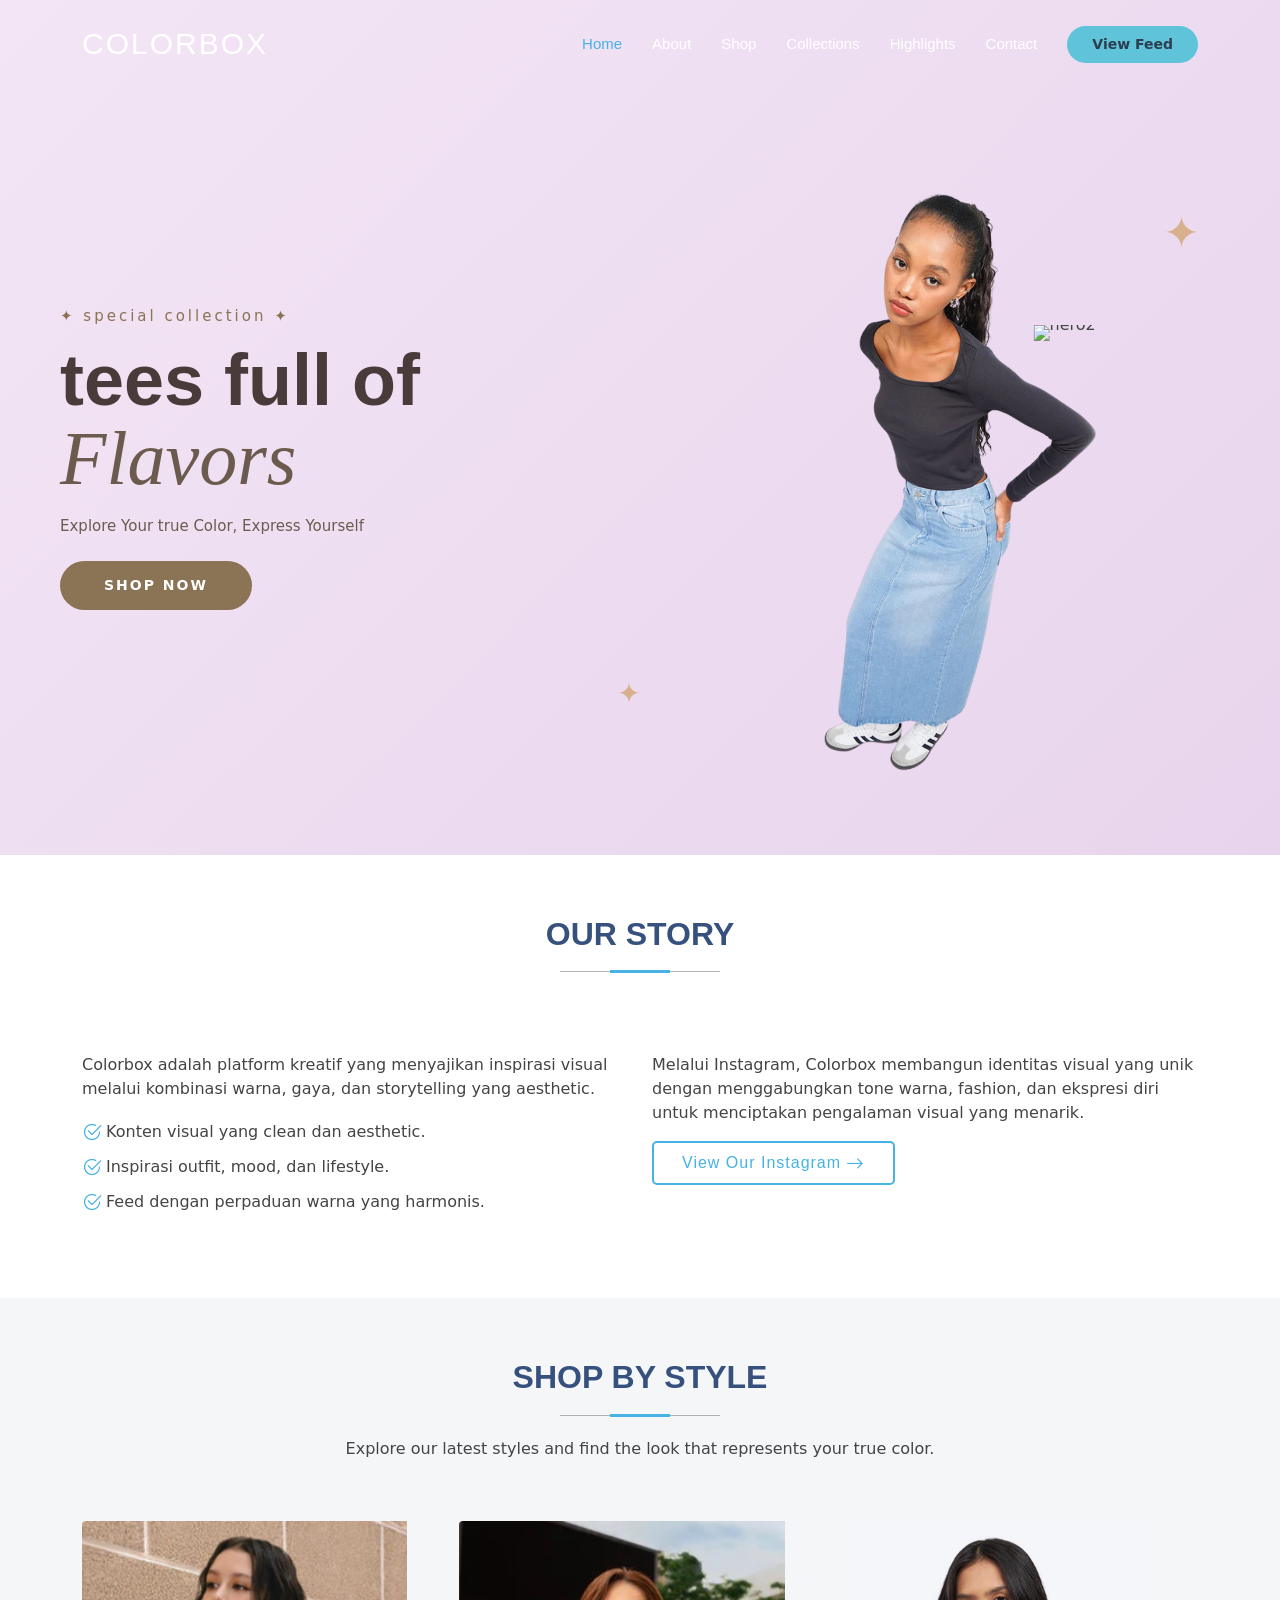
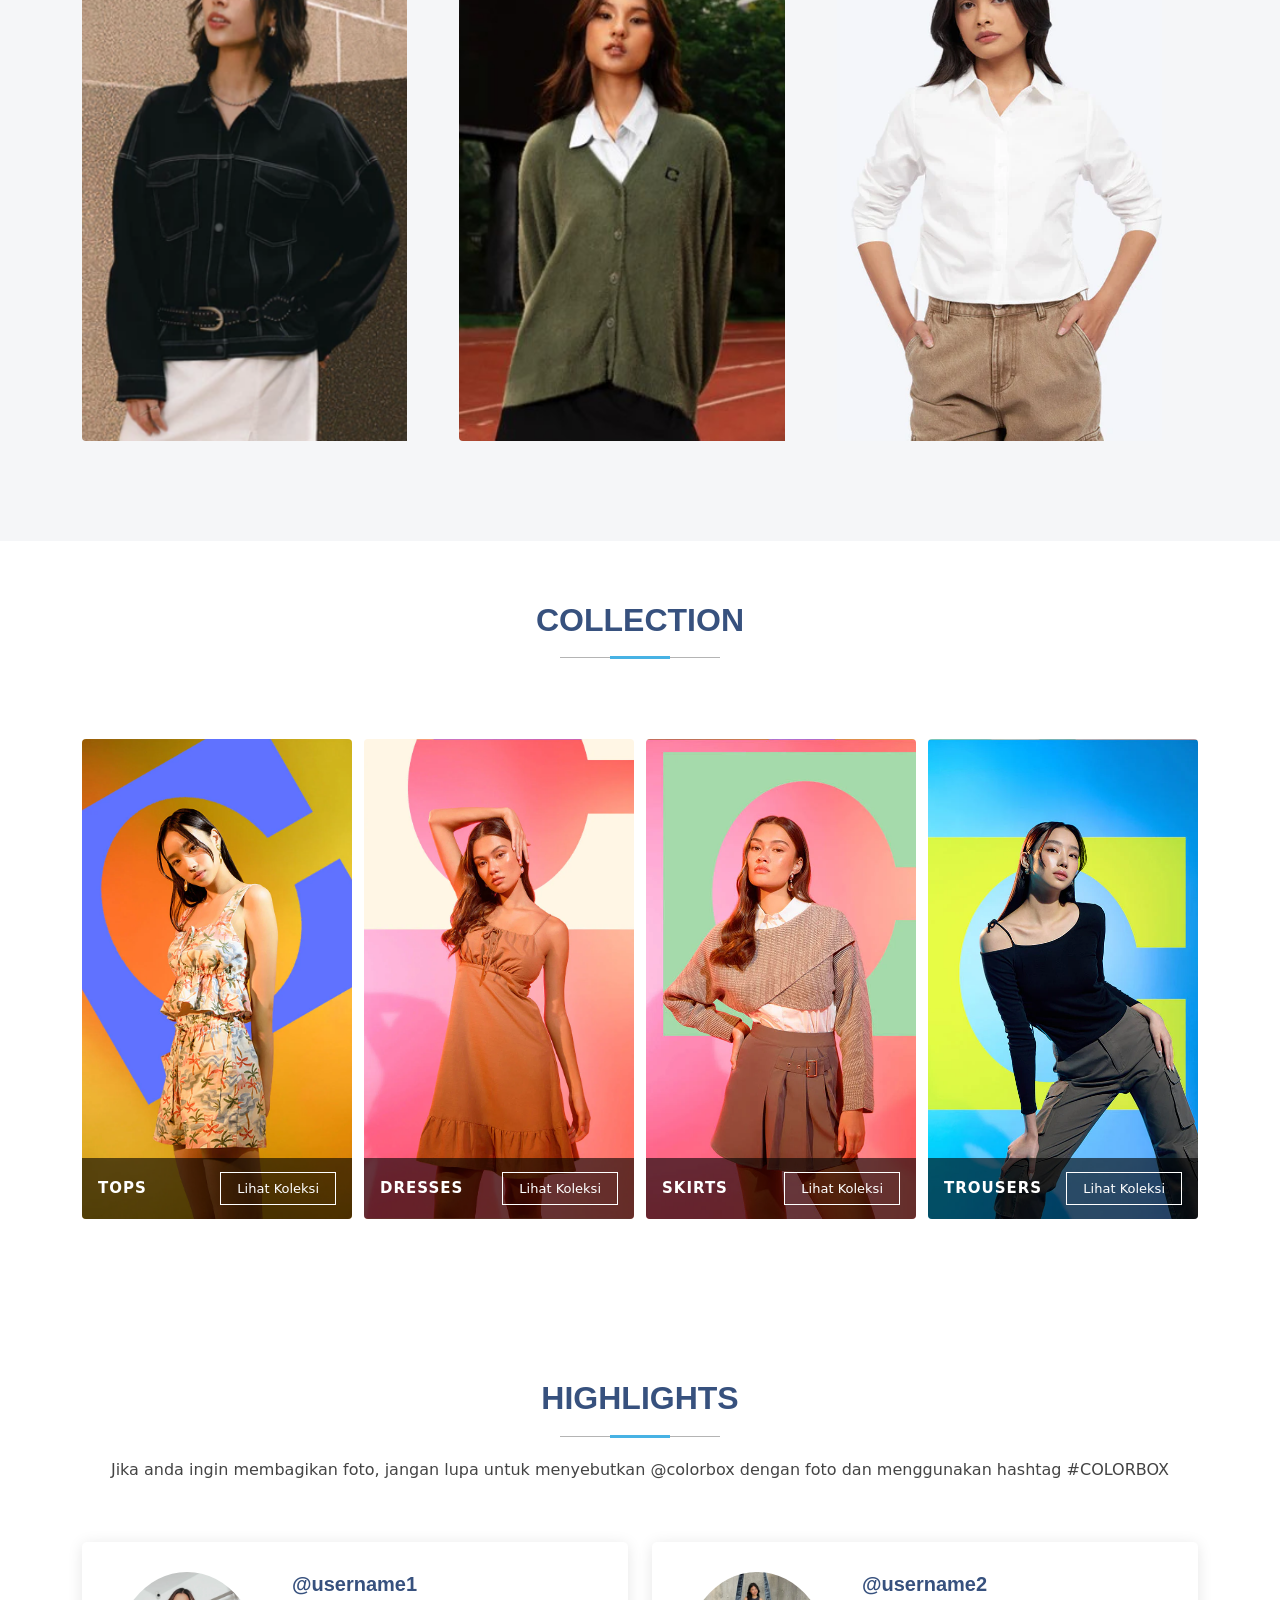
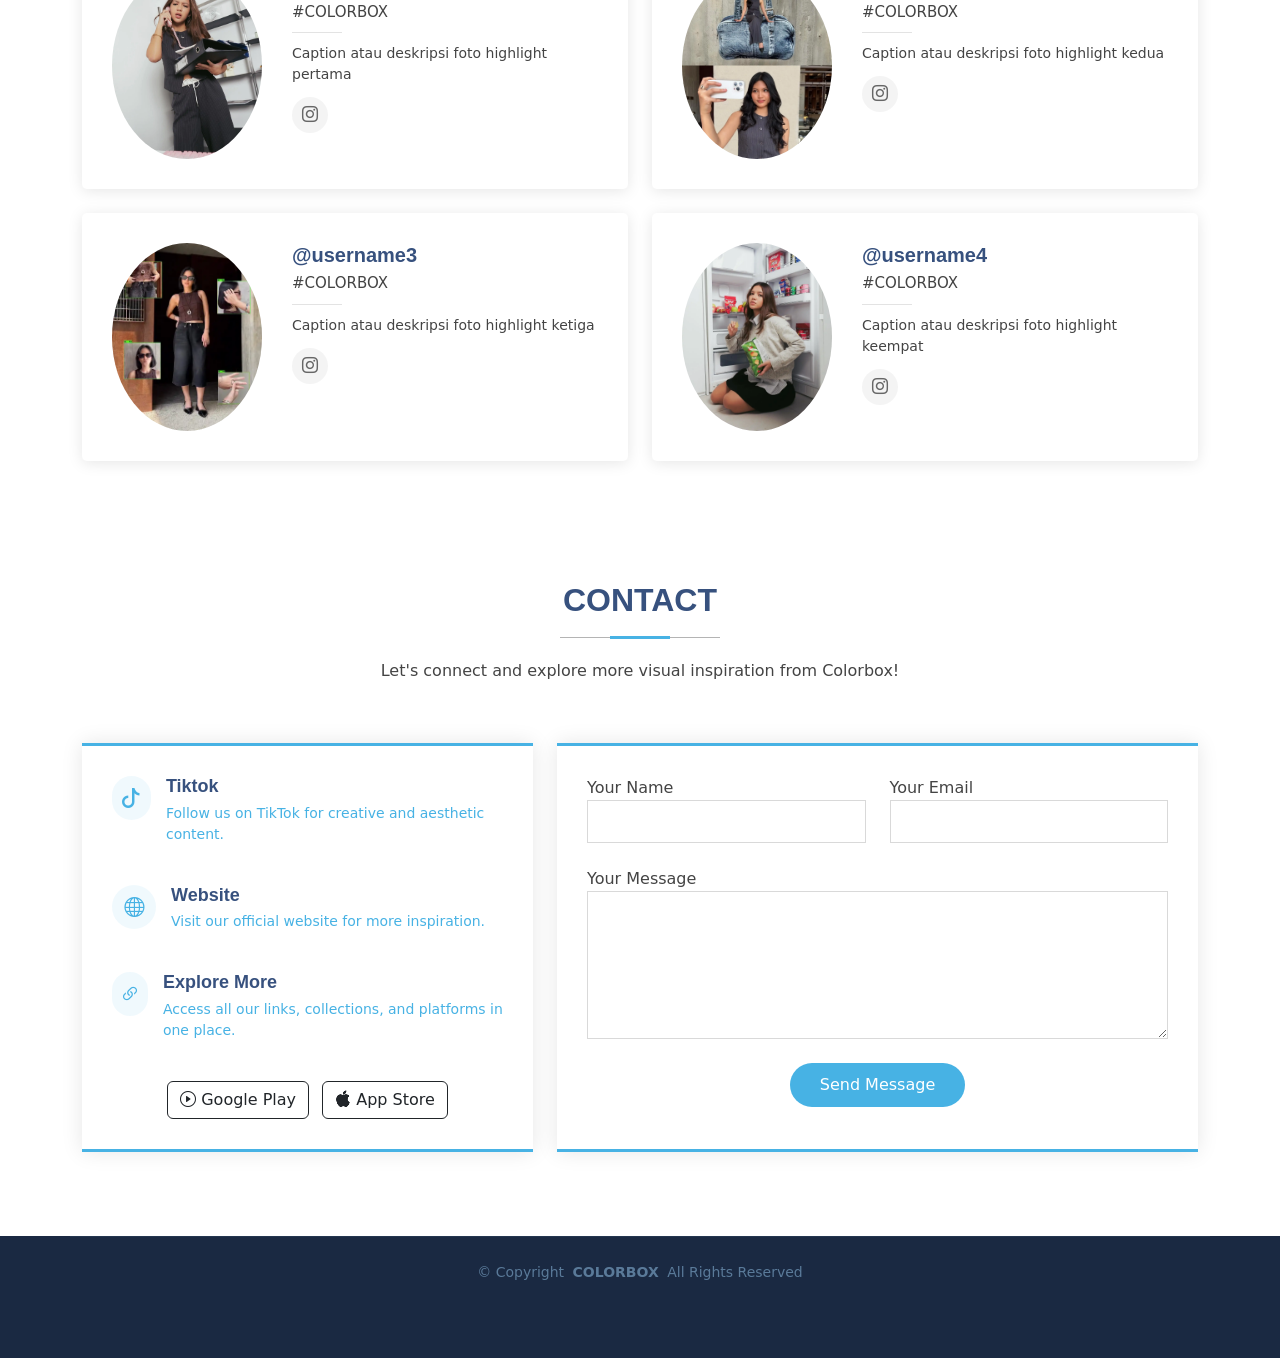
==== commit 67f25253: "Tugas Pertemuan 5 (Makeover IG)" ====
--- a/makeOverIG.html
+++ b/makeOverIG.html
@@ -127,8 +127,7 @@
                             </li>
                             <li><i class="bi bi-check2-circle"></i> <span>Inspirasi outfit, mood, dan lifestyle.</span>
                             </li>
-                            <li><i class="bi bi-check2-circle"></i> <span>Feed dengan perpaduan warna yang
-                                    harmonis.</span></li>
+                            <li><i class="bi bi-check2-circle"></i> <span>Feed dengan perpaduan warna yang harmonis.</span></li>
                         </ul>
                     </div>
 
